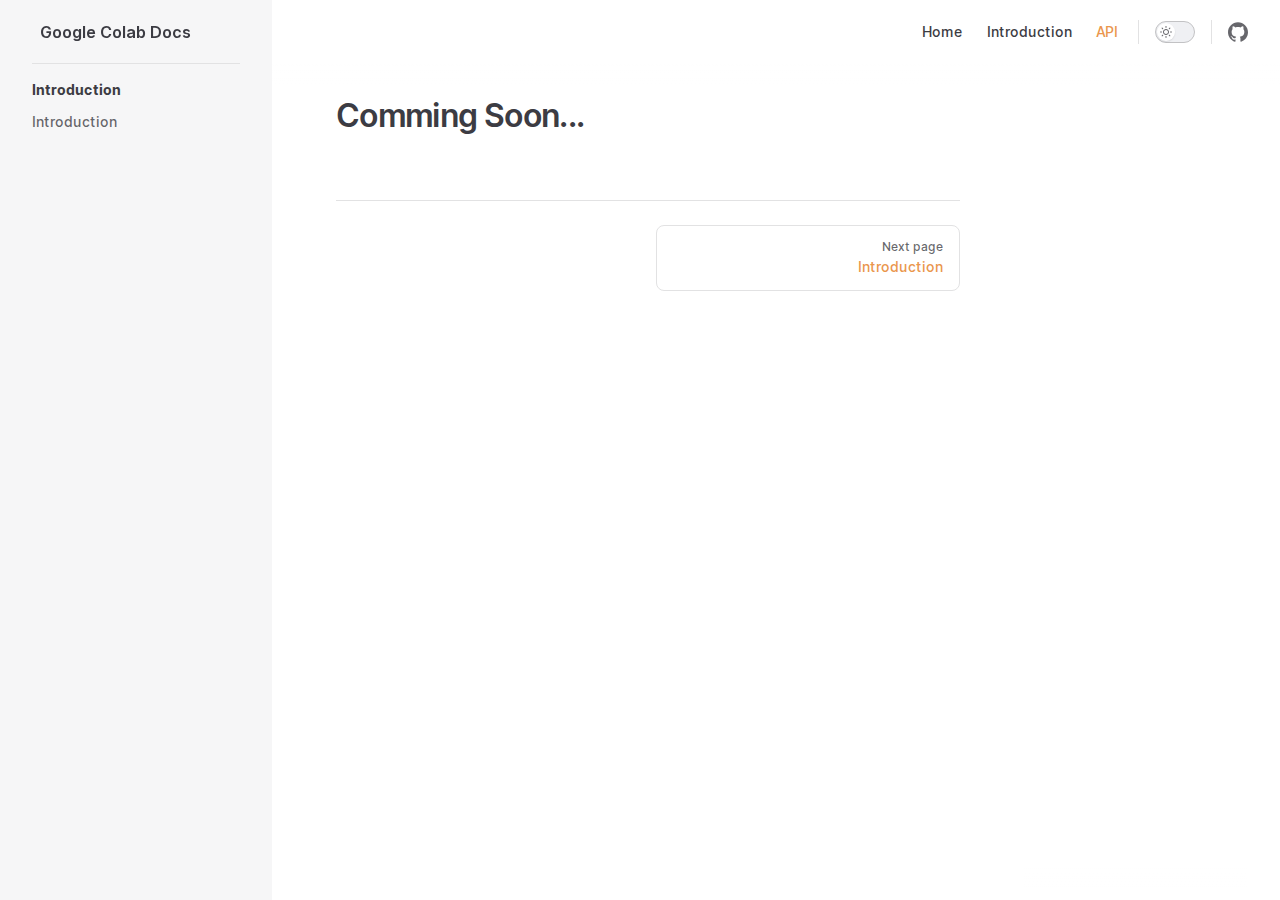
==== api/index.html @ 84df3039 "chore: initial commit" ====
<!DOCTYPE html>
<html lang="en-US" dir="ltr">
  <head>
    <meta charset="utf-8">
    <meta name="viewport" content="width=device-width,initial-scale=1">
    <title>Comming Soon... | Google Colab Docs</title>
    <meta name="description" content="Unofficial Google Colab documentation.">
    <meta name="generator" content="VitePress v1.0.0-rc.29">
    <link rel="preload stylesheet" href="/assets/style.kcMIYy1R.css" as="style">
    
    <script type="module" src="/assets/app.2wyG3Nwn.js"></script>
    <link rel="preload" href="/assets/inter-roman-latin.bvIUbFQP.woff2" as="font" type="font/woff2" crossorigin="">
    <link rel="modulepreload" href="/assets/chunks/framework.BnHxDW9_.js">
    <link rel="modulepreload" href="/assets/chunks/theme.ZqrM08vt.js">
    <link rel="modulepreload" href="/assets/api_index.md.RtaiMqzX.lean.js">
    <link rel="icon" href="../.vitepress/icons/4096x4096.ico">
    <script id="check-dark-mode">(()=>{const e=localStorage.getItem("vitepress-theme-appearance")||"auto",a=window.matchMedia("(prefers-color-scheme: dark)").matches;(!e||e==="auto"?a:e==="dark")&&document.documentElement.classList.add("dark")})();</script>
    <script id="check-mac-os">document.documentElement.classList.toggle("mac",/Mac|iPhone|iPod|iPad/i.test(navigator.platform));</script>
  </head>
  <body>
    <div id="app"><div class="Layout" data-v-9d8abc1e><!--[--><!--]--><!--[--><span tabindex="-1" data-v-c8291ffa></span><a href="#VPContent" class="VPSkipLink visually-hidden" data-v-c8291ffa> Skip to content </a><!--]--><!----><header class="VPNav" data-v-9d8abc1e data-v-7ad780c2><div class="VPNavBar has-sidebar" data-v-7ad780c2 data-v-5befd255><div class="container" data-v-5befd255><div class="title" data-v-5befd255><div class="VPNavBarTitle has-sidebar" data-v-5befd255 data-v-2973dbb4><a class="title" href="/" data-v-2973dbb4><!--[--><!--]--><!--[--><img class="VPImage logo" src="../.vitepress/icons/4096x4096.ico" alt data-v-ab19afbb><!--]--><!--[-->Google Colab Docs<!--]--><!--[--><!--]--></a></div></div><div class="content" data-v-5befd255><div class="curtain" data-v-5befd255></div><div class="content-body" data-v-5befd255><!--[--><!--]--><div class="VPNavBarSearch search" data-v-5befd255><!----></div><nav aria-labelledby="main-nav-aria-label" class="VPNavBarMenu menu" data-v-5befd255 data-v-f732b5d0><span id="main-nav-aria-label" class="visually-hidden" data-v-f732b5d0>Main Navigation</span><!--[--><!--[--><a class="VPLink link VPNavBarMenuLink" href="/" tabindex="0" data-v-f732b5d0 data-v-cb318fec><!--[--><span data-v-cb318fec>Home</span><!--]--></a><!--]--><!--[--><a class="VPLink link VPNavBarMenuLink" href="/docs/introduction.html" tabindex="0" data-v-f732b5d0 data-v-cb318fec><!--[--><span data-v-cb318fec>Introduction</span><!--]--></a><!--]--><!--[--><a class="VPLink link VPNavBarMenuLink active" href="/api/" tabindex="0" data-v-f732b5d0 data-v-cb318fec><!--[--><span data-v-cb318fec>API</span><!--]--></a><!--]--><!--]--></nav><!----><div class="VPNavBarAppearance appearance" data-v-5befd255 data-v-283b26e9><button class="VPSwitch VPSwitchAppearance" type="button" role="switch" title="Switch to dark theme" aria-checked="false" data-v-283b26e9 data-v-70af5d02 data-v-1c29e291><span class="check" data-v-1c29e291><span class="icon" data-v-1c29e291><!--[--><svg xmlns="http://www.w3.org/2000/svg" aria-hidden="true" focusable="false" viewbox="0 0 24 24" class="sun" data-v-70af5d02><path d="M12,18c-3.3,0-6-2.7-6-6s2.7-6,6-6s6,2.7,6,6S15.3,18,12,18zM12,8c-2.2,0-4,1.8-4,4c0,2.2,1.8,4,4,4c2.2,0,4-1.8,4-4C16,9.8,14.2,8,12,8z"></path><path d="M12,4c-0.6,0-1-0.4-1-1V1c0-0.6,0.4-1,1-1s1,0.4,1,1v2C13,3.6,12.6,4,12,4z"></path><path d="M12,24c-0.6,0-1-0.4-1-1v-2c0-0.6,0.4-1,1-1s1,0.4,1,1v2C13,23.6,12.6,24,12,24z"></path><path d="M5.6,6.6c-0.3,0-0.5-0.1-0.7-0.3L3.5,4.9c-0.4-0.4-0.4-1,0-1.4s1-0.4,1.4,0l1.4,1.4c0.4,0.4,0.4,1,0,1.4C6.2,6.5,5.9,6.6,5.6,6.6z"></path><path d="M19.8,20.8c-0.3,0-0.5-0.1-0.7-0.3l-1.4-1.4c-0.4-0.4-0.4-1,0-1.4s1-0.4,1.4,0l1.4,1.4c0.4,0.4,0.4,1,0,1.4C20.3,20.7,20,20.8,19.8,20.8z"></path><path d="M3,13H1c-0.6,0-1-0.4-1-1s0.4-1,1-1h2c0.6,0,1,0.4,1,1S3.6,13,3,13z"></path><path d="M23,13h-2c-0.6,0-1-0.4-1-1s0.4-1,1-1h2c0.6,0,1,0.4,1,1S23.6,13,23,13z"></path><path d="M4.2,20.8c-0.3,0-0.5-0.1-0.7-0.3c-0.4-0.4-0.4-1,0-1.4l1.4-1.4c0.4-0.4,1-0.4,1.4,0s0.4,1,0,1.4l-1.4,1.4C4.7,20.7,4.5,20.8,4.2,20.8z"></path><path d="M18.4,6.6c-0.3,0-0.5-0.1-0.7-0.3c-0.4-0.4-0.4-1,0-1.4l1.4-1.4c0.4-0.4,1-0.4,1.4,0s0.4,1,0,1.4l-1.4,1.4C18.9,6.5,18.6,6.6,18.4,6.6z"></path></svg><svg xmlns="http://www.w3.org/2000/svg" aria-hidden="true" focusable="false" viewbox="0 0 24 24" class="moon" data-v-70af5d02><path d="M12.1,22c-0.3,0-0.6,0-0.9,0c-5.5-0.5-9.5-5.4-9-10.9c0.4-4.8,4.2-8.6,9-9c0.4,0,0.8,0.2,1,0.5c0.2,0.3,0.2,0.8-0.1,1.1c-2,2.7-1.4,6.4,1.3,8.4c2.1,1.6,5,1.6,7.1,0c0.3-0.2,0.7-0.3,1.1-0.1c0.3,0.2,0.5,0.6,0.5,1c-0.2,2.7-1.5,5.1-3.6,6.8C16.6,21.2,14.4,22,12.1,22zM9.3,4.4c-2.9,1-5,3.6-5.2,6.8c-0.4,4.4,2.8,8.3,7.2,8.7c2.1,0.2,4.2-0.4,5.8-1.8c1.1-0.9,1.9-2.1,2.4-3.4c-2.5,0.9-5.3,0.5-7.5-1.1C9.2,11.4,8.1,7.7,9.3,4.4z"></path></svg><!--]--></span></span></button></div><div class="VPSocialLinks VPNavBarSocialLinks social-links" data-v-5befd255 data-v-ef6192dc data-v-e71e869c><!--[--><a class="VPSocialLink no-icon" href="https://github.com/vuejs/vitepress" aria-label="github" target="_blank" rel="noopener" data-v-e71e869c data-v-16cf740a><svg role="img" viewBox="0 0 24 24" xmlns="http://www.w3.org/2000/svg"><title>GitHub</title><path d="M12 .297c-6.63 0-12 5.373-12 12 0 5.303 3.438 9.8 8.205 11.385.6.113.82-.258.82-.577 0-.285-.01-1.04-.015-2.04-3.338.724-4.042-1.61-4.042-1.61C4.422 18.07 3.633 17.7 3.633 17.7c-1.087-.744.084-.729.084-.729 1.205.084 1.838 1.236 1.838 1.236 1.07 1.835 2.809 1.305 3.495.998.108-.776.417-1.305.76-1.605-2.665-.3-5.466-1.332-5.466-5.93 0-1.31.465-2.38 1.235-3.22-.135-.303-.54-1.523.105-3.176 0 0 1.005-.322 3.3 1.23.96-.267 1.98-.399 3-.405 1.02.006 2.04.138 3 .405 2.28-1.552 3.285-1.23 3.285-1.23.645 1.653.24 2.873.12 3.176.765.84 1.23 1.91 1.23 3.22 0 4.61-2.805 5.625-5.475 5.92.42.36.81 1.096.81 2.22 0 1.606-.015 2.896-.015 3.286 0 .315.21.69.825.57C20.565 22.092 24 17.592 24 12.297c0-6.627-5.373-12-12-12"/></svg></a><!--]--></div><div class="VPFlyout VPNavBarExtra extra" data-v-5befd255 data-v-8e87c032 data-v-aa8de344><button type="button" class="button" aria-haspopup="true" aria-expanded="false" aria-label="extra navigation" data-v-aa8de344><svg xmlns="http://www.w3.org/2000/svg" aria-hidden="true" focusable="false" viewbox="0 0 24 24" class="icon" data-v-aa8de344><circle cx="12" cy="12" r="2"></circle><circle cx="19" cy="12" r="2"></circle><circle cx="5" cy="12" r="2"></circle></svg></button><div class="menu" data-v-aa8de344><div class="VPMenu" data-v-aa8de344 data-v-e42ed9b3><!----><!--[--><!--[--><!----><div class="group" data-v-8e87c032><div class="item appearance" data-v-8e87c032><p class="label" data-v-8e87c032>Appearance</p><div class="appearance-action" data-v-8e87c032><button class="VPSwitch VPSwitchAppearance" type="button" role="switch" title="Switch to dark theme" aria-checked="false" data-v-8e87c032 data-v-70af5d02 data-v-1c29e291><span class="check" data-v-1c29e291><span class="icon" data-v-1c29e291><!--[--><svg xmlns="http://www.w3.org/2000/svg" aria-hidden="true" focusable="false" viewbox="0 0 24 24" class="sun" data-v-70af5d02><path d="M12,18c-3.3,0-6-2.7-6-6s2.7-6,6-6s6,2.7,6,6S15.3,18,12,18zM12,8c-2.2,0-4,1.8-4,4c0,2.2,1.8,4,4,4c2.2,0,4-1.8,4-4C16,9.8,14.2,8,12,8z"></path><path d="M12,4c-0.6,0-1-0.4-1-1V1c0-0.6,0.4-1,1-1s1,0.4,1,1v2C13,3.6,12.6,4,12,4z"></path><path d="M12,24c-0.6,0-1-0.4-1-1v-2c0-0.6,0.4-1,1-1s1,0.4,1,1v2C13,23.6,12.6,24,12,24z"></path><path d="M5.6,6.6c-0.3,0-0.5-0.1-0.7-0.3L3.5,4.9c-0.4-0.4-0.4-1,0-1.4s1-0.4,1.4,0l1.4,1.4c0.4,0.4,0.4,1,0,1.4C6.2,6.5,5.9,6.6,5.6,6.6z"></path><path d="M19.8,20.8c-0.3,0-0.5-0.1-0.7-0.3l-1.4-1.4c-0.4-0.4-0.4-1,0-1.4s1-0.4,1.4,0l1.4,1.4c0.4,0.4,0.4,1,0,1.4C20.3,20.7,20,20.8,19.8,20.8z"></path><path d="M3,13H1c-0.6,0-1-0.4-1-1s0.4-1,1-1h2c0.6,0,1,0.4,1,1S3.6,13,3,13z"></path><path d="M23,13h-2c-0.6,0-1-0.4-1-1s0.4-1,1-1h2c0.6,0,1,0.4,1,1S23.6,13,23,13z"></path><path d="M4.2,20.8c-0.3,0-0.5-0.1-0.7-0.3c-0.4-0.4-0.4-1,0-1.4l1.4-1.4c0.4-0.4,1-0.4,1.4,0s0.4,1,0,1.4l-1.4,1.4C4.7,20.7,4.5,20.8,4.2,20.8z"></path><path d="M18.4,6.6c-0.3,0-0.5-0.1-0.7-0.3c-0.4-0.4-0.4-1,0-1.4l1.4-1.4c0.4-0.4,1-0.4,1.4,0s0.4,1,0,1.4l-1.4,1.4C18.9,6.5,18.6,6.6,18.4,6.6z"></path></svg><svg xmlns="http://www.w3.org/2000/svg" aria-hidden="true" focusable="false" viewbox="0 0 24 24" class="moon" data-v-70af5d02><path d="M12.1,22c-0.3,0-0.6,0-0.9,0c-5.5-0.5-9.5-5.4-9-10.9c0.4-4.8,4.2-8.6,9-9c0.4,0,0.8,0.2,1,0.5c0.2,0.3,0.2,0.8-0.1,1.1c-2,2.7-1.4,6.4,1.3,8.4c2.1,1.6,5,1.6,7.1,0c0.3-0.2,0.7-0.3,1.1-0.1c0.3,0.2,0.5,0.6,0.5,1c-0.2,2.7-1.5,5.1-3.6,6.8C16.6,21.2,14.4,22,12.1,22zM9.3,4.4c-2.9,1-5,3.6-5.2,6.8c-0.4,4.4,2.8,8.3,7.2,8.7c2.1,0.2,4.2-0.4,5.8-1.8c1.1-0.9,1.9-2.1,2.4-3.4c-2.5,0.9-5.3,0.5-7.5-1.1C9.2,11.4,8.1,7.7,9.3,4.4z"></path></svg><!--]--></span></span></button></div></div></div><div class="group" data-v-8e87c032><div class="item social-links" data-v-8e87c032><div class="VPSocialLinks social-links-list" data-v-8e87c032 data-v-e71e869c><!--[--><a class="VPSocialLink no-icon" href="https://github.com/vuejs/vitepress" aria-label="github" target="_blank" rel="noopener" data-v-e71e869c data-v-16cf740a><svg role="img" viewBox="0 0 24 24" xmlns="http://www.w3.org/2000/svg"><title>GitHub</title><path d="M12 .297c-6.63 0-12 5.373-12 12 0 5.303 3.438 9.8 8.205 11.385.6.113.82-.258.82-.577 0-.285-.01-1.04-.015-2.04-3.338.724-4.042-1.61-4.042-1.61C4.422 18.07 3.633 17.7 3.633 17.7c-1.087-.744.084-.729.084-.729 1.205.084 1.838 1.236 1.838 1.236 1.07 1.835 2.809 1.305 3.495.998.108-.776.417-1.305.76-1.605-2.665-.3-5.466-1.332-5.466-5.93 0-1.31.465-2.38 1.235-3.22-.135-.303-.54-1.523.105-3.176 0 0 1.005-.322 3.3 1.23.96-.267 1.98-.399 3-.405 1.02.006 2.04.138 3 .405 2.28-1.552 3.285-1.23 3.285-1.23.645 1.653.24 2.873.12 3.176.765.84 1.23 1.91 1.23 3.22 0 4.61-2.805 5.625-5.475 5.92.42.36.81 1.096.81 2.22 0 1.606-.015 2.896-.015 3.286 0 .315.21.69.825.57C20.565 22.092 24 17.592 24 12.297c0-6.627-5.373-12-12-12"/></svg></a><!--]--></div></div></div><!--]--><!--]--></div></div></div><!--[--><!--]--><button type="button" class="VPNavBarHamburger hamburger" aria-label="mobile navigation" aria-expanded="false" aria-controls="VPNavScreen" data-v-5befd255 data-v-6bee1efd><span class="container" data-v-6bee1efd><span class="top" data-v-6bee1efd></span><span class="middle" data-v-6bee1efd></span><span class="bottom" data-v-6bee1efd></span></span></button></div></div></div></div><!----></header><div class="VPLocalNav reached-top" data-v-9d8abc1e data-v-f8a0b38a><button class="menu" aria-expanded="false" aria-controls="VPSidebarNav" data-v-f8a0b38a><svg xmlns="http://www.w3.org/2000/svg" aria-hidden="true" focusable="false" viewbox="0 0 24 24" class="menu-icon" data-v-f8a0b38a><path d="M17,11H3c-0.6,0-1-0.4-1-1s0.4-1,1-1h14c0.6,0,1,0.4,1,1S17.6,11,17,11z"></path><path d="M21,7H3C2.4,7,2,6.6,2,6s0.4-1,1-1h18c0.6,0,1,0.4,1,1S21.6,7,21,7z"></path><path d="M21,15H3c-0.6,0-1-0.4-1-1s0.4-1,1-1h18c0.6,0,1,0.4,1,1S21.6,15,21,15z"></path><path d="M17,19H3c-0.6,0-1-0.4-1-1s0.4-1,1-1h14c0.6,0,1,0.4,1,1S17.6,19,17,19z"></path></svg><span class="menu-text" data-v-f8a0b38a>Menu</span></button><div class="VPLocalNavOutlineDropdown" style="--vp-vh:0px;" data-v-f8a0b38a data-v-24251f6f><button data-v-24251f6f>Return to top</button><!----></div></div><aside class="VPSidebar" data-v-9d8abc1e data-v-ee2efba5><div class="curtain" data-v-ee2efba5></div><nav class="nav" id="VPSidebarNav" aria-labelledby="sidebar-aria-label" tabindex="-1" data-v-ee2efba5><span class="visually-hidden" id="sidebar-aria-label" data-v-ee2efba5> Sidebar Navigation </span><!--[--><!--]--><!--[--><div class="group" data-v-ee2efba5><section class="VPSidebarItem level-0" data-v-ee2efba5 data-v-bd01e0d5><div class="item" role="button" tabindex="0" data-v-bd01e0d5><div class="indicator" data-v-bd01e0d5></div><h2 class="text" data-v-bd01e0d5>Introduction</h2><!----></div><div class="items" data-v-bd01e0d5><!--[--><div class="VPSidebarItem level-1 is-link" data-v-bd01e0d5 data-v-bd01e0d5><div class="item" data-v-bd01e0d5><div class="indicator" data-v-bd01e0d5></div><a class="VPLink link link" href="/docs/introduction.html" data-v-bd01e0d5><!--[--><p class="text" data-v-bd01e0d5>Introduction</p><!--]--></a><!----></div><!----></div><!--]--></div></section></div><!--]--><!--[--><!--]--></nav></aside><div class="VPContent has-sidebar" id="VPContent" data-v-9d8abc1e data-v-3cf691b6><div class="VPDoc has-sidebar has-aside" data-v-3cf691b6 data-v-a3c25e27><!--[--><!--]--><div class="container" data-v-a3c25e27><div class="aside" data-v-a3c25e27><div class="aside-curtain" data-v-a3c25e27></div><div class="aside-container" data-v-a3c25e27><div class="aside-content" data-v-a3c25e27><div class="VPDocAside" data-v-a3c25e27 data-v-cb998dce><!--[--><!--]--><!--[--><!--]--><div class="VPDocAsideOutline" role="navigation" data-v-cb998dce data-v-3a6c4994><div class="content" data-v-3a6c4994><div class="outline-marker" data-v-3a6c4994></div><div class="outline-title" role="heading" aria-level="2" data-v-3a6c4994>On this page</div><nav aria-labelledby="doc-outline-aria-label" data-v-3a6c4994><span class="visually-hidden" id="doc-outline-aria-label" data-v-3a6c4994> Table of Contents for current page </span><ul class="root" data-v-3a6c4994 data-v-463da30f><!--[--><!--]--></ul></nav></div></div><!--[--><!--]--><div class="spacer" data-v-cb998dce></div><!--[--><!--]--><!----><!--[--><!--]--><!--[--><!--]--></div></div></div></div><div class="content" data-v-a3c25e27><div class="content-container" data-v-a3c25e27><!--[--><!--]--><!----><main class="main" data-v-a3c25e27><div style="position:relative;" class="vp-doc _api_" data-v-a3c25e27><div><h1 id="comming-soon" tabindex="-1">Comming Soon... <a class="header-anchor" href="#comming-soon" aria-label="Permalink to &quot;Comming Soon...&quot;">​</a></h1></div></div></main><footer class="VPDocFooter" data-v-a3c25e27 data-v-a2d931e4><!--[--><!--]--><!----><nav class="prev-next" data-v-a2d931e4><div class="pager" data-v-a2d931e4><!----></div><div class="pager" data-v-a2d931e4><a class="pager-link next" href="/docs/introduction.html" data-v-a2d931e4><span class="desc" data-v-a2d931e4>Next page</span><span class="title" data-v-a2d931e4>Introduction</span></a></div></nav></footer><!--[--><!--]--></div></div></div><!--[--><!--]--></div></div><!----><!--[--><!--]--></div></div>
    <script>window.__VP_HASH_MAP__=JSON.parse("{\"index.md\":\"p5JgwlBQ\",\"readme.md\":\"9P5tdyLK\",\"api_index.md\":\"RtaiMqzX\",\"docs_introduction.md\":\"cN9n-wRP\",\"markdown_markdown-examples.md\":\"nzgRbILI\",\"markdown_api-examples.md\":\"B0U4DI8I\"}");window.__VP_SITE_DATA__=JSON.parse("{\"lang\":\"en-US\",\"dir\":\"ltr\",\"title\":\"Google Colab Docs\",\"description\":\"Unofficial Google Colab documentation.\",\"base\":\"/\",\"head\":[],\"router\":{\"prefetchLinks\":true},\"appearance\":true,\"themeConfig\":{\"logo\":\"../.vitepress/icons/4096x4096.ico\",\"nav\":[{\"text\":\"Home\",\"link\":\"/\"},{\"text\":\"Introduction\",\"link\":\"/docs/introduction\"},{\"text\":\"API\",\"link\":\"/api/\"}],\"sidebar\":[{\"text\":\"Introduction\",\"items\":[{\"text\":\"Introduction\",\"link\":\"/docs/introduction\"}]}],\"socialLinks\":[{\"icon\":\"github\",\"link\":\"https://github.com/vuejs/vitepress\"}]},\"locales\":{},\"scrollOffset\":90,\"cleanUrls\":false}");</script>
    
  </body>
</html>
---- assets/style.kcMIYy1R.css ----
@font-face{font-family:Inter var;font-weight:100 900;font-display:swap;font-style:normal;font-named-instance:"Regular";src:url(/assets/inter-roman-cyrillic.jIZ9REo5.woff2) format("woff2");unicode-range:U+0301,U+0400-045F,U+0490-0491,U+04B0-04B1,U+2116}@font-face{font-family:Inter var;font-weight:100 900;font-display:swap;font-style:normal;font-named-instance:"Regular";src:url(/assets/inter-roman-cyrillic-ext.8T9wMG5w.woff2) format("woff2");unicode-range:U+0460-052F,U+1C80-1C88,U+20B4,U+2DE0-2DFF,U+A640-A69F,U+FE2E-FE2F}@font-face{font-family:Inter var;font-weight:100 900;font-display:swap;font-style:normal;font-named-instance:"Regular";src:url(/assets/inter-roman-greek.Cb5wWeGA.woff2) format("woff2");unicode-range:U+0370-03FF}@font-face{font-family:Inter var;font-weight:100 900;font-display:swap;font-style:normal;font-named-instance:"Regular";src:url(/assets/inter-roman-greek-ext.9JiNzaSO.woff2) format("woff2");unicode-range:U+1F00-1FFF}@font-face{font-family:Inter var;font-weight:100 900;font-display:swap;font-style:normal;font-named-instance:"Regular";src:url(/assets/inter-roman-latin.bvIUbFQP.woff2) format("woff2");unicode-range:U+0000-00FF,U+0131,U+0152-0153,U+02BB-02BC,U+02C6,U+02DA,U+02DC,U+2000-206F,U+2074,U+20AC,U+2122,U+2191,U+2193,U+2212,U+2215,U+FEFF,U+FFFD}@font-face{font-family:Inter var;font-weight:100 900;font-display:swap;font-style:normal;font-named-instance:"Regular";src:url(/assets/inter-roman-latin-ext.GZWE-KO4.woff2) format("woff2");unicode-range:U+0100-024F,U+0259,U+1E00-1EFF,U+2020,U+20A0-20AB,U+20AD-20CF,U+2113,U+2C60-2C7F,U+A720-A7FF}@font-face{font-family:Inter var;font-weight:100 900;font-display:swap;font-style:normal;font-named-instance:"Regular";src:url(/assets/inter-roman-vietnamese.paY3CzEB.woff2) format("woff2");unicode-range:U+0102-0103,U+0110-0111,U+0128-0129,U+0168-0169,U+01A0-01A1,U+01AF-01B0,U+1EA0-1EF9,U+20AB}@font-face{font-family:Inter var;font-weight:100 900;font-display:swap;font-style:italic;font-named-instance:"Italic";src:url(/assets/inter-italic-cyrillic.-nLMcIwj.woff2) format("woff2");unicode-range:U+0301,U+0400-045F,U+0490-0491,U+04B0-04B1,U+2116}@font-face{font-family:Inter var;font-weight:100 900;font-display:swap;font-style:italic;font-named-instance:"Italic";src:url(/assets/inter-italic-cyrillic-ext.OVycGSDq.woff2) format("woff2");unicode-range:U+0460-052F,U+1C80-1C88,U+20B4,U+2DE0-2DFF,U+A640-A69F,U+FE2E-FE2F}@font-face{font-family:Inter var;font-weight:100 900;font-display:swap;font-style:italic;font-named-instance:"Italic";src:url(/assets/inter-italic-greek.PSfer2Kc.woff2) format("woff2");unicode-range:U+0370-03FF}@font-face{font-family:Inter var;font-weight:100 900;font-display:swap;font-style:italic;font-named-instance:"Italic";src:url(/assets/inter-italic-greek-ext.hznxWNZO.woff2) format("woff2");unicode-range:U+1F00-1FFF}@font-face{font-family:Inter var;font-weight:100 900;font-display:swap;font-style:italic;font-named-instance:"Italic";src:url(/assets/inter-italic-latin.27E69YJn.woff2) format("woff2");unicode-range:U+0000-00FF,U+0131,U+0152-0153,U+02BB-02BC,U+02C6,U+02DA,U+02DC,U+2000-206F,U+2074,U+20AC,U+2122,U+2191,U+2193,U+2212,U+2215,U+FEFF,U+FFFD}@font-face{font-family:Inter var;font-weight:100 900;font-display:swap;font-style:italic;font-named-instance:"Italic";src:url(/assets/inter-italic-latin-ext.RnFly65-.woff2) format("woff2");unicode-range:U+0100-024F,U+0259,U+1E00-1EFF,U+2020,U+20A0-20AB,U+20AD-20CF,U+2113,U+2C60-2C7F,U+A720-A7FF}@font-face{font-family:Inter var;font-weight:100 900;font-display:swap;font-style:italic;font-named-instance:"Italic";src:url(/assets/inter-italic-vietnamese.xzQHe1q1.woff2) format("woff2");unicode-range:U+0102-0103,U+0110-0111,U+0128-0129,U+0168-0169,U+01A0-01A1,U+01AF-01B0,U+1EA0-1EF9,U+20AB}@font-face{font-family:Chinese Quotes;src:local("PingFang SC Regular"),local("PingFang SC"),local("SimHei"),local("Source Han Sans SC");unicode-range:U+2018,U+2019,U+201C,U+201D}:root{--vp-c-white: #ffffff;--vp-c-black: #000000;--vp-c-neutral: var(--vp-c-black);--vp-c-neutral-inverse: var(--vp-c-white)}.dark{--vp-c-neutral: var(--vp-c-white);--vp-c-neutral-inverse: var(--vp-c-black)}:root{--vp-c-gray-1: #dddde3;--vp-c-gray-2: #e4e4e9;--vp-c-gray-3: #ebebef;--vp-c-gray-soft: rgba(142, 150, 170, .14);--vp-c-indigo-1: #3451b2;--vp-c-indigo-2: #3a5ccc;--vp-c-indigo-3: #5672cd;--vp-c-indigo-soft: rgba(100, 108, 255, .14);--vp-c-green-1: #18794e;--vp-c-green-2: #299764;--vp-c-green-3: #30a46c;--vp-c-green-soft: rgba(16, 185, 129, .14);--vp-c-yellow-1: #915930;--vp-c-yellow-2: #946300;--vp-c-yellow-3: #9f6a00;--vp-c-yellow-soft: rgba(234, 179, 8, .14);--vp-c-red-1: #b8272c;--vp-c-red-2: #d5393e;--vp-c-red-3: #e0575b;--vp-c-red-soft: rgba(244, 63, 94, .14);--vp-c-sponsor: #db2777}.dark{--vp-c-gray-1: #515c67;--vp-c-gray-2: #414853;--vp-c-gray-3: #32363f;--vp-c-gray-soft: rgba(101, 117, 133, .16);--vp-c-indigo-1: #a8b1ff;--vp-c-indigo-2: #5c73e7;--vp-c-indigo-3: #3e63dd;--vp-c-indigo-soft: rgba(100, 108, 255, .16);--vp-c-green-1: #3dd68c;--vp-c-green-2: #30a46c;--vp-c-green-3: #298459;--vp-c-green-soft: rgba(16, 185, 129, .16);--vp-c-yellow-1: #f9b44e;--vp-c-yellow-2: #da8b17;--vp-c-yellow-3: #a46a0a;--vp-c-yellow-soft: rgba(234, 179, 8, .16);--vp-c-red-1: #f66f81;--vp-c-red-2: #f14158;--vp-c-red-3: #b62a3c;--vp-c-red-soft: rgba(244, 63, 94, .16)}:root{--vp-c-bg: #ffffff;--vp-c-bg-alt: #f6f6f7;--vp-c-bg-elv: #ffffff;--vp-c-bg-soft: #f6f6f7}.dark{--vp-c-bg: #1b1b1f;--vp-c-bg-alt: #161618;--vp-c-bg-elv: #202127;--vp-c-bg-soft: #202127}:root{--vp-c-border: #c2c2c4;--vp-c-divider: #e2e2e3;--vp-c-gutter: #e2e2e3}.dark{--vp-c-border: #3c3f44;--vp-c-divider: #2e2e32;--vp-c-gutter: #000000}:root{--vp-c-text-1: rgba(60, 60, 67);--vp-c-text-2: rgba(60, 60, 67, .78);--vp-c-text-3: rgba(60, 60, 67, .56)}.dark{--vp-c-text-1: rgba(255, 255, 245, .86);--vp-c-text-2: rgba(235, 235, 245, .6);--vp-c-text-3: rgba(235, 235, 245, .38)}:root{--vp-c-default-1: var(--vp-c-gray-1);--vp-c-default-2: var(--vp-c-gray-2);--vp-c-default-3: var(--vp-c-gray-3);--vp-c-default-soft: var(--vp-c-gray-soft);--vp-c-brand-1: var(--vp-c-indigo-1);--vp-c-brand-2: var(--vp-c-indigo-2);--vp-c-brand-3: var(--vp-c-indigo-3);--vp-c-brand-soft: var(--vp-c-indigo-soft);--vp-c-brand: var(--vp-c-brand-1);--vp-c-tip-1: var(--vp-c-brand-1);--vp-c-tip-2: var(--vp-c-brand-2);--vp-c-tip-3: var(--vp-c-brand-3);--vp-c-tip-soft: var(--vp-c-brand-soft);--vp-c-warning-1: var(--vp-c-yellow-1);--vp-c-warning-2: var(--vp-c-yellow-2);--vp-c-warning-3: var(--vp-c-yellow-3);--vp-c-warning-soft: var(--vp-c-yellow-soft);--vp-c-danger-1: var(--vp-c-red-1);--vp-c-danger-2: var(--vp-c-red-2);--vp-c-danger-3: var(--vp-c-red-3);--vp-c-danger-soft: var(--vp-c-red-soft)}:root{--vp-font-family-base: "Chinese Quotes", "Inter var", "Inter", ui-sans-serif, system-ui, -apple-system, BlinkMacSystemFont, "Segoe UI", Roboto, "Helvetica Neue", Helvetica, Arial, "Noto Sans", sans-serif, "Apple Color Emoji", "Segoe UI Emoji", "Segoe UI Symbol", "Noto Color Emoji";--vp-font-family-mono: ui-monospace, SFMono-Regular, "SF Mono", Menlo, Monaco, Consolas, "Liberation Mono", "Courier New", monospace}:root{--vp-shadow-1: 0 1px 2px rgba(0, 0, 0, .04), 0 1px 2px rgba(0, 0, 0, .06);--vp-shadow-2: 0 3px 12px rgba(0, 0, 0, .07), 0 1px 4px rgba(0, 0, 0, .07);--vp-shadow-3: 0 12px 32px rgba(0, 0, 0, .1), 0 2px 6px rgba(0, 0, 0, .08);--vp-shadow-4: 0 14px 44px rgba(0, 0, 0, .12), 0 3px 9px rgba(0, 0, 0, .12);--vp-shadow-5: 0 18px 56px rgba(0, 0, 0, .16), 0 4px 12px rgba(0, 0, 0, .16)}:root{--vp-z-index-footer: 10;--vp-z-index-local-nav: 20;--vp-z-index-nav: 30;--vp-z-index-layout-top: 40;--vp-z-index-backdrop: 50;--vp-z-index-sidebar: 60}:root{--vp-icon-copy: url("data:image/svg+xml,%3Csvg xmlns='http://www.w3.org/2000/svg' fill='none' height='20' width='20' stroke='rgba(128,128,128,1)' stroke-width='2' viewBox='0 0 24 24'%3E%3Cpath stroke-linecap='round' stroke-linejoin='round' d='M9 5H7a2 2 0 0 0-2 2v12a2 2 0 0 0 2 2h10a2 2 0 0 0 2-2V7a2 2 0 0 0-2-2h-2M9 5a2 2 0 0 0 2 2h2a2 2 0 0 0 2-2M9 5a2 2 0 0 1 2-2h2a2 2 0 0 1 2 2'/%3E%3C/svg%3E");--vp-icon-copied: url("data:image/svg+xml,%3Csvg xmlns='http://www.w3.org/2000/svg' fill='none' height='20' width='20' stroke='rgba(128,128,128,1)' stroke-width='2' viewBox='0 0 24 24'%3E%3Cpath stroke-linecap='round' stroke-linejoin='round' d='M9 5H7a2 2 0 0 0-2 2v12a2 2 0 0 0 2 2h10a2 2 0 0 0 2-2V7a2 2 0 0 0-2-2h-2M9 5a2 2 0 0 0 2 2h2a2 2 0 0 0 2-2M9 5a2 2 0 0 1 2-2h2a2 2 0 0 1 2 2m-6 9 2 2 4-4'/%3E%3C/svg%3E")}:root{--vp-layout-max-width: 1440px}:root{--vp-header-anchor-symbol: "#"}:root{--vp-code-line-height: 1.7;--vp-code-font-size: .875em;--vp-code-color: var(--vp-c-brand-1);--vp-code-link-color: var(--vp-c-brand-1);--vp-code-link-hover-color: var(--vp-c-brand-2);--vp-code-bg: var(--vp-c-default-soft);--vp-code-block-color: var(--vp-c-text-2);--vp-code-block-bg: var(--vp-c-bg-alt);--vp-code-block-divider-color: var(--vp-c-gutter);--vp-code-lang-color: var(--vp-c-text-3);--vp-code-line-highlight-color: var(--vp-c-default-soft);--vp-code-line-number-color: var(--vp-c-text-3);--vp-code-line-diff-add-color: var(--vp-c-green-soft);--vp-code-line-diff-add-symbol-color: var(--vp-c-green-1);--vp-code-line-diff-remove-color: var(--vp-c-red-soft);--vp-code-line-diff-remove-symbol-color: var(--vp-c-red-1);--vp-code-line-warning-color: var(--vp-c-yellow-soft);--vp-code-line-error-color: var(--vp-c-red-soft);--vp-code-copy-code-border-color: var(--vp-c-divider);--vp-code-copy-code-bg: var(--vp-c-bg-soft);--vp-code-copy-code-hover-border-color: var(--vp-c-divider);--vp-code-copy-code-hover-bg: var(--vp-c-bg);--vp-code-copy-code-active-text: var(--vp-c-text-2);--vp-code-copy-copied-text-content: "Copied";--vp-code-tab-divider: var(--vp-code-block-divider-color);--vp-code-tab-text-color: var(--vp-c-text-2);--vp-code-tab-bg: var(--vp-code-block-bg);--vp-code-tab-hover-text-color: var(--vp-c-text-1);--vp-code-tab-active-text-color: var(--vp-c-text-1);--vp-code-tab-active-bar-color: var(--vp-c-brand-1)}:root{--vp-button-brand-border: transparent;--vp-button-brand-text: var(--vp-c-white);--vp-button-brand-bg: var(--vp-c-brand-3);--vp-button-brand-hover-border: transparent;--vp-button-brand-hover-text: var(--vp-c-white);--vp-button-brand-hover-bg: var(--vp-c-brand-2);--vp-button-brand-active-border: transparent;--vp-button-brand-active-text: var(--vp-c-white);--vp-button-brand-active-bg: var(--vp-c-brand-1);--vp-button-alt-border: transparent;--vp-button-alt-text: var(--vp-c-text-1);--vp-button-alt-bg: var(--vp-c-default-3);--vp-button-alt-hover-border: transparent;--vp-button-alt-hover-text: var(--vp-c-text-1);--vp-button-alt-hover-bg: var(--vp-c-default-2);--vp-button-alt-active-border: transparent;--vp-button-alt-active-text: var(--vp-c-text-1);--vp-button-alt-active-bg: var(--vp-c-default-1);--vp-button-sponsor-border: var(--vp-c-text-2);--vp-button-sponsor-text: var(--vp-c-text-2);--vp-button-sponsor-bg: transparent;--vp-button-sponsor-hover-border: var(--vp-c-sponsor);--vp-button-sponsor-hover-text: var(--vp-c-sponsor);--vp-button-sponsor-hover-bg: transparent;--vp-button-sponsor-active-border: var(--vp-c-sponsor);--vp-button-sponsor-active-text: var(--vp-c-sponsor);--vp-button-sponsor-active-bg: transparent}:root{--vp-custom-block-font-size: 14px;--vp-custom-block-code-font-size: 13px;--vp-custom-block-info-border: transparent;--vp-custom-block-info-text: var(--vp-c-text-1);--vp-custom-block-info-bg: var(--vp-c-default-soft);--vp-custom-block-info-code-bg: var(--vp-c-default-soft);--vp-custom-block-tip-border: transparent;--vp-custom-block-tip-text: var(--vp-c-text-1);--vp-custom-block-tip-bg: var(--vp-c-brand-soft);--vp-custom-block-tip-code-bg: var(--vp-c-brand-soft);--vp-custom-block-warning-border: transparent;--vp-custom-block-warning-text: var(--vp-c-text-1);--vp-custom-block-warning-bg: var(--vp-c-warning-soft);--vp-custom-block-warning-code-bg: var(--vp-c-warning-soft);--vp-custom-block-danger-border: transparent;--vp-custom-block-danger-text: var(--vp-c-text-1);--vp-custom-block-danger-bg: var(--vp-c-danger-soft);--vp-custom-block-danger-code-bg: var(--vp-c-danger-soft);--vp-custom-block-details-border: var(--vp-custom-block-info-border);--vp-custom-block-details-text: var(--vp-custom-block-info-text);--vp-custom-block-details-bg: var(--vp-custom-block-info-bg);--vp-custom-block-details-code-bg: var(--vp-custom-block-info-code-bg)}:root{--vp-input-border-color: var(--vp-c-border);--vp-input-bg-color: var(--vp-c-bg-alt);--vp-input-switch-bg-color: var(--vp-c-gray-soft)}:root{--vp-nav-height: 64px;--vp-nav-bg-color: var(--vp-c-bg);--vp-nav-screen-bg-color: var(--vp-c-bg);--vp-nav-logo-height: 24px}.hide-nav{--vp-nav-height: 0px}.hide-nav .VPSidebar{--vp-nav-height: 22px}:root{--vp-local-nav-bg-color: var(--vp-c-bg)}:root{--vp-sidebar-width: 272px;--vp-sidebar-bg-color: var(--vp-c-bg-alt)}:root{--vp-backdrop-bg-color: rgba(0, 0, 0, .6)}:root{--vp-home-hero-name-color: var(--vp-c-brand-1);--vp-home-hero-name-background: transparent;--vp-home-hero-image-background-image: none;--vp-home-hero-image-filter: none}:root{--vp-badge-info-border: transparent;--vp-badge-info-text: var(--vp-c-text-2);--vp-badge-info-bg: var(--vp-c-default-soft);--vp-badge-tip-border: transparent;--vp-badge-tip-text: var(--vp-c-brand-1);--vp-badge-tip-bg: var(--vp-c-brand-soft);--vp-badge-warning-border: transparent;--vp-badge-warning-text: var(--vp-c-warning-1);--vp-badge-warning-bg: var(--vp-c-warning-soft);--vp-badge-danger-border: transparent;--vp-badge-danger-text: var(--vp-c-danger-1);--vp-badge-danger-bg: var(--vp-c-danger-soft)}:root{--vp-carbon-ads-text-color: var(--vp-c-text-1);--vp-carbon-ads-poweredby-color: var(--vp-c-text-2);--vp-carbon-ads-bg-color: var(--vp-c-bg-soft);--vp-carbon-ads-hover-text-color: var(--vp-c-brand-1);--vp-carbon-ads-hover-poweredby-color: var(--vp-c-text-1)}:root{--vp-local-search-bg: var(--vp-c-bg);--vp-local-search-result-bg: var(--vp-c-bg);--vp-local-search-result-border: var(--vp-c-divider);--vp-local-search-result-selected-bg: var(--vp-c-bg);--vp-local-search-result-selected-border: var(--vp-c-brand-1);--vp-local-search-highlight-bg: var(--vp-c-brand-1);--vp-local-search-highlight-text: var(--vp-c-neutral-inverse)}@media (prefers-reduced-motion: reduce){*,:before,:after{animation-delay:-1ms!important;animation-duration:1ms!important;animation-iteration-count:1!important;background-attachment:initial!important;scroll-behavior:auto!important;transition-duration:0s!important;transition-delay:0s!important}}*,:before,:after{box-sizing:border-box}html{line-height:1.4;font-size:16px;-webkit-text-size-adjust:100%}html.dark{color-scheme:dark}body{margin:0;width:100%;min-width:320px;min-height:100vh;line-height:24px;font-family:var(--vp-font-family-base);font-size:16px;font-weight:400;color:var(--vp-c-text-1);background-color:var(--vp-c-bg);direction:ltr;font-synthesis:style;text-rendering:optimizeLegibility;-webkit-font-smoothing:antialiased;-moz-osx-font-smoothing:grayscale}main{display:block}h1,h2,h3,h4,h5,h6{margin:0;line-height:24px;font-size:16px;font-weight:400}p{margin:0}strong,b{font-weight:600}a,area,button,[role=button],input,label,select,summary,textarea{touch-action:manipulation}a{color:inherit;text-decoration:inherit}ol,ul{list-style:none;margin:0;padding:0}blockquote{margin:0}pre,code,kbd,samp{font-family:var(--vp-font-family-mono)}img,svg,video,canvas,audio,iframe,embed,object{display:block}figure{margin:0}img,video{max-width:100%;height:auto}button,input,optgroup,select,textarea{border:0;padding:0;line-height:inherit;color:inherit}button{padding:0;font-family:inherit;background-color:transparent;background-image:none}button:enabled,[role=button]:enabled{cursor:pointer}button:focus,button:focus-visible{outline:1px dotted;outline:4px auto -webkit-focus-ring-color}button:focus:not(:focus-visible){outline:none!important}input:focus,textarea:focus,select:focus{outline:none}table{border-collapse:collapse}input{background-color:transparent}input:-ms-input-placeholder,textarea:-ms-input-placeholder{color:var(--vp-c-text-3)}input::-ms-input-placeholder,textarea::-ms-input-placeholder{color:var(--vp-c-text-3)}input::placeholder,textarea::placeholder{color:var(--vp-c-text-3)}input::-webkit-outer-spin-button,input::-webkit-inner-spin-button{-webkit-appearance:none;margin:0}input[type=number]{-moz-appearance:textfield}textarea{resize:vertical}select{-webkit-appearance:none}fieldset{margin:0;padding:0}h1,h2,h3,h4,h5,h6,li,p{overflow-wrap:break-word}vite-error-overlay{z-index:9999}mjx-container{display:inline-block;margin:auto 2px -2px}mjx-container>svg{margin:auto}.visually-hidden{position:absolute;width:1px;height:1px;white-space:nowrap;clip:rect(0 0 0 0);clip-path:inset(50%);overflow:hidden}.custom-block{border:1px solid transparent;border-radius:8px;padding:16px 16px 8px;line-height:24px;font-size:var(--vp-custom-block-font-size);color:var(--vp-c-text-2)}.custom-block.info{border-color:var(--vp-custom-block-info-border);color:var(--vp-custom-block-info-text);background-color:var(--vp-custom-block-info-bg)}.custom-block.info a,.custom-block.info code{color:var(--vp-c-brand-1)}.custom-block.info a:hover{color:var(--vp-c-brand-2)}.custom-block.info code{background-color:var(--vp-custom-block-info-code-bg)}.custom-block.tip{border-color:var(--vp-custom-block-tip-border);color:var(--vp-custom-block-tip-text);background-color:var(--vp-custom-block-tip-bg)}.custom-block.tip a,.custom-block.tip code{color:var(--vp-c-brand-1)}.custom-block.tip a:hover{color:var(--vp-c-brand-2)}.custom-block.tip code{background-color:var(--vp-custom-block-tip-code-bg)}.custom-block.warning{border-color:var(--vp-custom-block-warning-border);color:var(--vp-custom-block-warning-text);background-color:var(--vp-custom-block-warning-bg)}.custom-block.warning a,.custom-block.warning code{color:var(--vp-c-warning-1)}.custom-block.warning a:hover{color:var(--vp-c-warning-2)}.custom-block.warning code{background-color:var(--vp-custom-block-warning-code-bg)}.custom-block.danger{border-color:var(--vp-custom-block-danger-border);color:var(--vp-custom-block-danger-text);background-color:var(--vp-custom-block-danger-bg)}.custom-block.danger a,.custom-block.danger code{color:var(--vp-c-danger-1)}.custom-block.danger a:hover{color:var(--vp-c-danger-2)}.custom-block.danger code{background-color:var(--vp-custom-block-danger-code-bg)}.custom-block.details{border-color:var(--vp-custom-block-details-border);color:var(--vp-custom-block-details-text);background-color:var(--vp-custom-block-details-bg)}.custom-block.details a{color:var(--vp-c-brand-1)}.custom-block.details a:hover{color:var(--vp-c-brand-2)}.custom-block.details code{background-color:var(--vp-custom-block-details-code-bg)}.custom-block-title{font-weight:600}.custom-block p+p{margin:8px 0}.custom-block.details summary{margin:0 0 8px;font-weight:700;cursor:pointer}.custom-block.details summary+p{margin:8px 0}.custom-block a{color:inherit;font-weight:600;text-decoration:underline;text-underline-offset:2px;transition:opacity .25s}.custom-block a:hover{opacity:.75}.custom-block code{font-size:var(--vp-custom-block-code-font-size)}.custom-block.custom-block th,.custom-block.custom-block blockquote>p{font-size:var(--vp-custom-block-font-size);color:inherit}.dark .vp-code-light{display:none}html:not(.dark) .vp-code-dark{display:none}.vp-code-group{margin-top:16px}.vp-code-group .tabs{position:relative;display:flex;margin-right:-24px;margin-left:-24px;padding:0 12px;background-color:var(--vp-code-tab-bg);overflow-x:auto;overflow-y:hidden;box-shadow:inset 0 -1px var(--vp-code-tab-divider)}@media (min-width: 640px){.vp-code-group .tabs{margin-right:0;margin-left:0;border-radius:8px 8px 0 0}}.vp-code-group .tabs input{position:fixed;opacity:0;pointer-events:none}.vp-code-group .tabs label{position:relative;display:inline-block;border-bottom:1px solid transparent;padding:0 12px;line-height:48px;font-size:14px;font-weight:500;color:var(--vp-code-tab-text-color);white-space:nowrap;cursor:pointer;transition:color .25s}.vp-code-group .tabs label:after{position:absolute;right:8px;bottom:-1px;left:8px;z-index:1;height:2px;border-radius:2px;content:"";background-color:transparent;transition:background-color .25s}.vp-code-group label:hover{color:var(--vp-code-tab-hover-text-color)}.vp-code-group input:checked+label{color:var(--vp-code-tab-active-text-color)}.vp-code-group input:checked+label:after{background-color:var(--vp-code-tab-active-bar-color)}.vp-code-group div[class*=language-],.vp-block{display:none;margin-top:0!important;border-top-left-radius:0!important;border-top-right-radius:0!important}.vp-code-group div[class*=language-].active,.vp-block.active{display:block}.vp-block{padding:20px 24px}.vp-doc h1,.vp-doc h2,.vp-doc h3,.vp-doc h4,.vp-doc h5,.vp-doc h6{position:relative;font-weight:600;outline:none}.vp-doc h1{letter-spacing:-.02em;line-height:40px;font-size:28px}.vp-doc h2{margin:48px 0 16px;border-top:1px solid var(--vp-c-divider);padding-top:24px;letter-spacing:-.02em;line-height:32px;font-size:24px}.vp-doc h3{margin:32px 0 0;letter-spacing:-.01em;line-height:28px;font-size:20px}.vp-doc .header-anchor{position:absolute;top:0;left:0;margin-left:-.87em;font-weight:500;-webkit-user-select:none;user-select:none;opacity:0;text-decoration:none;transition:color .25s,opacity .25s}.vp-doc .header-anchor:before{content:var(--vp-header-anchor-symbol)}.vp-doc h1:hover .header-anchor,.vp-doc h1 .header-anchor:focus,.vp-doc h2:hover .header-anchor,.vp-doc h2 .header-anchor:focus,.vp-doc h3:hover .header-anchor,.vp-doc h3 .header-anchor:focus,.vp-doc h4:hover .header-anchor,.vp-doc h4 .header-anchor:focus,.vp-doc h5:hover .header-anchor,.vp-doc h5 .header-anchor:focus,.vp-doc h6:hover .header-anchor,.vp-doc h6 .header-anchor:focus{opacity:1}@media (min-width: 768px){.vp-doc h1{letter-spacing:-.02em;line-height:40px;font-size:32px}}.vp-doc h2 .header-anchor{top:24px}.vp-doc p,.vp-doc summary{margin:16px 0}.vp-doc p{line-height:28px}.vp-doc blockquote{margin:16px 0;border-left:2px solid var(--vp-c-divider);padding-left:16px;transition:border-color .5s}.vp-doc blockquote>p{margin:0;font-size:16px;color:var(--vp-c-text-2);transition:color .5s}.vp-doc a{font-weight:500;color:var(--vp-c-brand-1);text-decoration:underline;text-underline-offset:2px;transition:color .25s,opacity .25s}.vp-doc a:hover{color:var(--vp-c-brand-2)}.vp-doc strong{font-weight:600}.vp-doc ul,.vp-doc ol{padding-left:1.25rem;margin:16px 0}.vp-doc ul{list-style:disc}.vp-doc ol{list-style:decimal}.vp-doc li+li{margin-top:8px}.vp-doc li>ol,.vp-doc li>ul{margin:8px 0 0}.vp-doc table{display:block;border-collapse:collapse;margin:20px 0;overflow-x:auto}.vp-doc tr{background-color:var(--vp-c-bg);border-top:1px solid var(--vp-c-divider);transition:background-color .5s}.vp-doc tr:nth-child(2n){background-color:var(--vp-c-bg-soft)}.vp-doc th,.vp-doc td{border:1px solid var(--vp-c-divider);padding:8px 16px}.vp-doc th{text-align:left;font-size:14px;font-weight:600;color:var(--vp-c-text-2);background-color:var(--vp-c-bg-soft)}.vp-doc td{font-size:14px}.vp-doc hr{margin:16px 0;border:none;border-top:1px solid var(--vp-c-divider)}.vp-doc .custom-block{margin:16px 0}.vp-doc .custom-block p{margin:8px 0;line-height:24px}.vp-doc .custom-block p:first-child{margin:0}.vp-doc .custom-block div[class*=language-]{margin:8px 0;border-radius:8px}.vp-doc .custom-block div[class*=language-] code{font-weight:400;background-color:transparent}.vp-doc .custom-block .vp-code-group .tabs{margin:0;border-radius:8px 8px 0 0}.vp-doc :not(pre,h1,h2,h3,h4,h5,h6)>code{font-size:var(--vp-code-font-size);color:var(--vp-code-color)}.vp-doc :not(pre)>code{border-radius:4px;padding:3px 6px;background-color:var(--vp-code-bg);transition:color .25s,background-color .5s}.vp-doc a>code{color:var(--vp-code-link-color)}.vp-doc a:hover>code{color:var(--vp-code-link-hover-color)}.vp-doc h1>code,.vp-doc h2>code,.vp-doc h3>code{font-size:.9em}.vp-doc div[class*=language-],.vp-block{position:relative;margin:16px -24px;background-color:var(--vp-code-block-bg);overflow-x:auto;transition:background-color .5s}@media (min-width: 640px){.vp-doc div[class*=language-],.vp-block{border-radius:8px;margin:16px 0}}@media (max-width: 639px){.vp-doc li div[class*=language-]{border-radius:8px 0 0 8px}}.vp-doc div[class*=language-]+div[class*=language-],.vp-doc div[class$=-api]+div[class*=language-],.vp-doc div[class*=language-]+div[class$=-api]>div[class*=language-]{margin-top:-8px}.vp-doc [class*=language-] pre,.vp-doc [class*=language-] code{direction:ltr;text-align:left;white-space:pre;word-spacing:normal;word-break:normal;word-wrap:normal;-moz-tab-size:4;-o-tab-size:4;tab-size:4;-webkit-hyphens:none;-moz-hyphens:none;-ms-hyphens:none;hyphens:none}.vp-doc [class*=language-] pre{position:relative;z-index:1;margin:0;padding:20px 0;background:transparent;overflow-x:auto}.vp-doc [class*=language-] code{display:block;padding:0 24px;width:fit-content;min-width:100%;line-height:var(--vp-code-line-height);font-size:var(--vp-code-font-size);color:var(--vp-code-block-color);transition:color .5s}.vp-doc [class*=language-] code .highlighted{background-color:var(--vp-code-line-highlight-color);transition:background-color .5s;margin:0 -24px;padding:0 24px;width:calc(100% + 48px);display:inline-block}.vp-doc [class*=language-] code .highlighted.error{background-color:var(--vp-code-line-error-color)}.vp-doc [class*=language-] code .highlighted.warning{background-color:var(--vp-code-line-warning-color)}.vp-doc [class*=language-] code .diff{transition:background-color .5s;margin:0 -24px;padding:0 24px;width:calc(100% + 48px);display:inline-block}.vp-doc [class*=language-] code .diff:before{position:absolute;left:10px}.vp-doc [class*=language-] .has-focused-lines .line:not(.has-focus){filter:blur(.095rem);opacity:.4;transition:filter .35s,opacity .35s}.vp-doc [class*=language-] .has-focused-lines .line:not(.has-focus){opacity:.7;transition:filter .35s,opacity .35s}.vp-doc [class*=language-]:hover .has-focused-lines .line:not(.has-focus){filter:blur(0);opacity:1}.vp-doc [class*=language-] code .diff.remove{background-color:var(--vp-code-line-diff-remove-color);opacity:.7}.vp-doc [class*=language-] code .diff.remove:before{content:"-";color:var(--vp-code-line-diff-remove-symbol-color)}.vp-doc [class*=language-] code .diff.add{background-color:var(--vp-code-line-diff-add-color)}.vp-doc [class*=language-] code .diff.add:before{content:"+";color:var(--vp-code-line-diff-add-symbol-color)}.vp-doc div[class*=language-].line-numbers-mode{padding-left:32px}.vp-doc .line-numbers-wrapper{position:absolute;top:0;bottom:0;left:0;z-index:3;border-right:1px solid var(--vp-code-block-divider-color);padding-top:20px;width:32px;text-align:center;font-family:var(--vp-font-family-mono);line-height:var(--vp-code-line-height);font-size:var(--vp-code-font-size);color:var(--vp-code-line-number-color);transition:border-color .5s,color .5s}.vp-doc [class*=language-]>button.copy{direction:ltr;position:absolute;top:12px;right:12px;z-index:3;border:1px solid var(--vp-code-copy-code-border-color);border-radius:4px;width:40px;height:40px;background-color:var(--vp-code-copy-code-bg);opacity:0;cursor:pointer;background-image:var(--vp-icon-copy);background-position:50%;background-size:20px;background-repeat:no-repeat;transition:border-color .25s,background-color .25s,opacity .25s}.vp-doc [class*=language-]:hover>button.copy,.vp-doc [class*=language-]>button.copy:focus{opacity:1}.vp-doc [class*=language-]>button.copy:hover,.vp-doc [class*=language-]>button.copy.copied{border-color:var(--vp-code-copy-code-hover-border-color);background-color:var(--vp-code-copy-code-hover-bg)}.vp-doc [class*=language-]>button.copy.copied,.vp-doc [class*=language-]>button.copy:hover.copied{border-radius:0 4px 4px 0;background-color:var(--vp-code-copy-code-hover-bg);background-image:var(--vp-icon-copied)}.vp-doc [class*=language-]>button.copy.copied:before,.vp-doc [class*=language-]>button.copy:hover.copied:before{position:relative;top:-1px;transform:translate(calc(-100% - 1px));display:flex;justify-content:center;align-items:center;border:1px solid var(--vp-code-copy-code-hover-border-color);border-right:0;border-radius:4px 0 0 4px;padding:0 10px;width:fit-content;height:40px;text-align:center;font-size:12px;font-weight:500;color:var(--vp-code-copy-code-active-text);background-color:var(--vp-code-copy-code-hover-bg);white-space:nowrap;content:var(--vp-code-copy-copied-text-content)}.vp-doc [class*=language-]>span.lang{position:absolute;top:2px;right:8px;z-index:2;font-size:12px;font-weight:500;color:var(--vp-code-lang-color);transition:color .4s,opacity .4s}.vp-doc [class*=language-]:hover>button.copy+span.lang,.vp-doc [class*=language-]>button.copy:focus+span.lang{opacity:0}.vp-doc .VPTeamMembers{margin-top:24px}.vp-doc .VPTeamMembers.small.count-1 .container{margin:0!important;max-width:calc((100% - 24px)/2)!important}.vp-doc .VPTeamMembers.small.count-2 .container,.vp-doc .VPTeamMembers.small.count-3 .container{max-width:100%!important}.vp-doc .VPTeamMembers.medium.count-1 .container{margin:0!important;max-width:calc((100% - 24px)/2)!important}:is(.vp-external-link-icon,.vp-doc a[href*="://"],.vp-doc a[target=_blank]):not(.no-icon):after{display:inline-block;margin-top:-1px;margin-left:4px;width:11px;height:11px;background:currentColor;color:var(--vp-c-text-3);flex-shrink:0;--icon: url("data:image/svg+xml, %3Csvg xmlns='http://www.w3.org/2000/svg' viewBox='0 0 24 24' %3E%3Cpath d='M0 0h24v24H0V0z' fill='none' /%3E%3Cpath d='M9 5v2h6.59L4 18.59 5.41 20 17 8.41V15h2V5H9z' /%3E%3C/svg%3E");-webkit-mask-image:var(--icon);mask-image:var(--icon)}.vp-external-link-icon:after{content:""}.vp-sponsor{border-radius:16px;overflow:hidden}.vp-sponsor.aside{border-radius:12px}.vp-sponsor-section+.vp-sponsor-section{margin-top:4px}.vp-sponsor-tier{margin-bottom:4px;text-align:center;letter-spacing:1px;line-height:24px;width:100%;font-weight:600;color:var(--vp-c-text-2);background-color:var(--vp-c-bg-soft)}.vp-sponsor.normal .vp-sponsor-tier{padding:13px 0 11px;font-size:14px}.vp-sponsor.aside .vp-sponsor-tier{padding:9px 0 7px;font-size:12px}.vp-sponsor-grid+.vp-sponsor-tier{margin-top:4px}.vp-sponsor-grid{display:flex;flex-wrap:wrap;gap:4px}.vp-sponsor-grid.xmini .vp-sponsor-grid-link{height:64px}.vp-sponsor-grid.xmini .vp-sponsor-grid-image{max-width:64px;max-height:22px}.vp-sponsor-grid.mini .vp-sponsor-grid-link{height:72px}.vp-sponsor-grid.mini .vp-sponsor-grid-image{max-width:96px;max-height:24px}.vp-sponsor-grid.small .vp-sponsor-grid-link{height:96px}.vp-sponsor-grid.small .vp-sponsor-grid-image{max-width:96px;max-height:24px}.vp-sponsor-grid.medium .vp-sponsor-grid-link{height:112px}.vp-sponsor-grid.medium .vp-sponsor-grid-image{max-width:120px;max-height:36px}.vp-sponsor-grid.big .vp-sponsor-grid-link{height:184px}.vp-sponsor-grid.big .vp-sponsor-grid-image{max-width:192px;max-height:56px}.vp-sponsor-grid[data-vp-grid="2"] .vp-sponsor-grid-item{width:calc((100% - 4px)/2)}.vp-sponsor-grid[data-vp-grid="3"] .vp-sponsor-grid-item{width:calc((100% - 4px * 2) / 3)}.vp-sponsor-grid[data-vp-grid="4"] .vp-sponsor-grid-item{width:calc((100% - 12px)/4)}.vp-sponsor-grid[data-vp-grid="5"] .vp-sponsor-grid-item{width:calc((100% - 16px)/5)}.vp-sponsor-grid[data-vp-grid="6"] .vp-sponsor-grid-item{width:calc((100% - 4px * 5) / 6)}.vp-sponsor-grid-item{flex-shrink:0;width:100%;background-color:var(--vp-c-bg-soft);transition:background-color .25s}.vp-sponsor-grid-item:hover{background-color:var(--vp-c-default-soft)}.vp-sponsor-grid-item:hover .vp-sponsor-grid-image{filter:grayscale(0) invert(0)}.vp-sponsor-grid-item.empty:hover{background-color:var(--vp-c-bg-soft)}.dark .vp-sponsor-grid-item:hover{background-color:var(--vp-c-white)}.dark .vp-sponsor-grid-item.empty:hover{background-color:var(--vp-c-bg-soft)}.vp-sponsor-grid-link{display:flex}.vp-sponsor-grid-box{display:flex;justify-content:center;align-items:center;width:100%}.vp-sponsor-grid-image{max-width:100%;filter:grayscale(1);transition:filter .25s}.dark .vp-sponsor-grid-image{filter:grayscale(1) invert(1)}.VPBadge[data-v-ea5b2908]{display:inline-block;margin-left:2px;border:1px solid transparent;border-radius:12px;padding:0 10px;line-height:22px;font-size:12px;font-weight:500;transform:translateY(-2px)}.vp-doc h1>.VPBadge[data-v-ea5b2908]{margin-top:4px;vertical-align:top}.vp-doc h2>.VPBadge[data-v-ea5b2908]{margin-top:3px;padding:0 8px;vertical-align:top}.vp-doc h3>.VPBadge[data-v-ea5b2908]{vertical-align:middle}.vp-doc h4>.VPBadge[data-v-ea5b2908],.vp-doc h5>.VPBadge[data-v-ea5b2908],.vp-doc h6>.VPBadge[data-v-ea5b2908]{vertical-align:middle;line-height:18px}.VPBadge.info[data-v-ea5b2908]{border-color:var(--vp-badge-info-border);color:var(--vp-badge-info-text);background-color:var(--vp-badge-info-bg)}.VPBadge.tip[data-v-ea5b2908]{border-color:var(--vp-badge-tip-border);color:var(--vp-badge-tip-text);background-color:var(--vp-badge-tip-bg)}.VPBadge.warning[data-v-ea5b2908]{border-color:var(--vp-badge-warning-border);color:var(--vp-badge-warning-text);background-color:var(--vp-badge-warning-bg)}.VPBadge.danger[data-v-ea5b2908]{border-color:var(--vp-badge-danger-border);color:var(--vp-badge-danger-text);background-color:var(--vp-badge-danger-bg)}.VPBackdrop[data-v-54a304ca]{position:fixed;top:0;right:0;bottom:0;left:0;z-index:var(--vp-z-index-backdrop);background:var(--vp-backdrop-bg-color);transition:opacity .5s}.VPBackdrop.fade-enter-from[data-v-54a304ca],.VPBackdrop.fade-leave-to[data-v-54a304ca]{opacity:0}.VPBackdrop.fade-leave-active[data-v-54a304ca]{transition-duration:.25s}@media (min-width: 1280px){.VPBackdrop[data-v-54a304ca]{display:none}}.NotFound[data-v-b9c0c15a]{padding:64px 24px 96px;text-align:center}@media (min-width: 768px){.NotFound[data-v-b9c0c15a]{padding:96px 32px 168px}}.code[data-v-b9c0c15a]{line-height:64px;font-size:64px;font-weight:600}.title[data-v-b9c0c15a]{padding-top:12px;letter-spacing:2px;line-height:20px;font-size:20px;font-weight:700}.divider[data-v-b9c0c15a]{margin:24px auto 18px;width:64px;height:1px;background-color:var(--vp-c-divider)}.quote[data-v-b9c0c15a]{margin:0 auto;max-width:256px;font-size:14px;font-weight:500;color:var(--vp-c-text-2)}.action[data-v-b9c0c15a]{padding-top:20px}.link[data-v-b9c0c15a]{display:inline-block;border:1px solid var(--vp-c-brand-1);border-radius:16px;padding:3px 16px;font-size:14px;font-weight:500;color:var(--vp-c-brand-1);transition:border-color .25s,color .25s}.link[data-v-b9c0c15a]:hover{border-color:var(--vp-c-brand-2);color:var(--vp-c-brand-2)}.root[data-v-463da30f]{position:relative;z-index:1}.nested[data-v-463da30f]{padding-left:16px}.outline-link[data-v-463da30f]{display:block;line-height:28px;color:var(--vp-c-text-2);white-space:nowrap;overflow:hidden;text-overflow:ellipsis;transition:color .5s;font-weight:400}.outline-link[data-v-463da30f]:hover,.outline-link.active[data-v-463da30f]{color:var(--vp-c-text-1);transition:color .25s}.outline-link.nested[data-v-463da30f]{padding-left:13px}.VPDocAsideOutline[data-v-3a6c4994]{display:none}.VPDocAsideOutline.has-outline[data-v-3a6c4994]{display:block}.content[data-v-3a6c4994]{position:relative;border-left:1px solid var(--vp-c-divider);padding-left:16px;font-size:13px;font-weight:500}.outline-marker[data-v-3a6c4994]{position:absolute;top:32px;left:-1px;z-index:0;opacity:0;width:2px;border-radius:2px;height:18px;background-color:var(--vp-c-brand-1);transition:top .25s cubic-bezier(0,1,.5,1),background-color .5s,opacity .25s}.outline-title[data-v-3a6c4994]{letter-spacing:.4px;line-height:28px;font-size:13px;font-weight:600}.VPDocAside[data-v-cb998dce]{display:flex;flex-direction:column;flex-grow:1}.spacer[data-v-cb998dce]{flex-grow:1}.VPDocAside[data-v-cb998dce] .spacer+.VPDocAsideSponsors,.VPDocAside[data-v-cb998dce] .spacer+.VPDocAsideCarbonAds{margin-top:24px}.VPDocAside[data-v-cb998dce] .VPDocAsideSponsors+.VPDocAsideCarbonAds{margin-top:16px}.VPLastUpdated[data-v-19a7ae4e]{line-height:24px;font-size:14px;font-weight:500;color:var(--vp-c-text-2)}@media (min-width: 640px){.VPLastUpdated[data-v-19a7ae4e]{line-height:32px;font-size:14px;font-weight:500}}.VPDocFooter[data-v-a2d931e4]{margin-top:64px}.edit-info[data-v-a2d931e4]{padding-bottom:18px}@media (min-width: 640px){.edit-info[data-v-a2d931e4]{display:flex;justify-content:space-between;align-items:center;padding-bottom:14px}}.edit-link-button[data-v-a2d931e4]{display:flex;align-items:center;border:0;line-height:32px;font-size:14px;font-weight:500;color:var(--vp-c-brand-1);transition:color .25s}.edit-link-button[data-v-a2d931e4]:hover{color:var(--vp-c-brand-2)}.edit-link-icon[data-v-a2d931e4]{margin-right:8px;width:14px;height:14px;fill:currentColor}.prev-next[data-v-a2d931e4]{border-top:1px solid var(--vp-c-divider);padding-top:24px;display:grid;grid-row-gap:8px}@media (min-width: 640px){.prev-next[data-v-a2d931e4]{grid-template-columns:repeat(2,1fr);grid-column-gap:16px}}.pager-link[data-v-a2d931e4]{display:block;border:1px solid var(--vp-c-divider);border-radius:8px;padding:11px 16px 13px;width:100%;height:100%;transition:border-color .25s}.pager-link[data-v-a2d931e4]:hover{border-color:var(--vp-c-brand-1)}.pager-link.next[data-v-a2d931e4]{margin-left:auto;text-align:right}.desc[data-v-a2d931e4]{display:block;line-height:20px;font-size:12px;font-weight:500;color:var(--vp-c-text-2)}.title[data-v-a2d931e4]{display:block;line-height:20px;font-size:14px;font-weight:500;color:var(--vp-c-brand-1);transition:color .25s}.VPDocOutlineDropdown[data-v-95bb0785]{margin-bottom:48px}.VPDocOutlineDropdown button[data-v-95bb0785]{display:block;font-size:14px;font-weight:500;line-height:24px;border:1px solid var(--vp-c-border);padding:4px 12px;color:var(--vp-c-text-2);background-color:var(--vp-c-default-soft);border-radius:8px;transition:color .5s}.VPDocOutlineDropdown button[data-v-95bb0785]:hover{color:var(--vp-c-text-1);transition:color .25s}.VPDocOutlineDropdown button.open[data-v-95bb0785]{color:var(--vp-c-text-1)}.icon[data-v-95bb0785]{display:inline-block;vertical-align:middle;width:16px;height:16px;fill:currentColor}[data-v-95bb0785] .outline-link{font-size:14px;font-weight:400}.open>.icon[data-v-95bb0785]{transform:rotate(90deg)}.items[data-v-95bb0785]{margin-top:12px;border-left:1px solid var(--vp-c-divider)}.VPDoc[data-v-a3c25e27]{padding:32px 24px 96px;width:100%}.VPDoc .VPDocOutlineDropdown[data-v-a3c25e27]{display:none}@media (min-width: 960px) and (max-width: 1279px){.VPDoc .VPDocOutlineDropdown[data-v-a3c25e27]{display:block}}@media (min-width: 768px){.VPDoc[data-v-a3c25e27]{padding:48px 32px 128px}}@media (min-width: 960px){.VPDoc[data-v-a3c25e27]{padding:32px 32px 0}.VPDoc:not(.has-sidebar) .container[data-v-a3c25e27]{display:flex;justify-content:center;max-width:992px}.VPDoc:not(.has-sidebar) .content[data-v-a3c25e27]{max-width:752px}}@media (min-width: 1280px){.VPDoc .container[data-v-a3c25e27]{display:flex;justify-content:center}.VPDoc .aside[data-v-a3c25e27]{display:block}}@media (min-width: 1440px){.VPDoc:not(.has-sidebar) .content[data-v-a3c25e27]{max-width:784px}.VPDoc:not(.has-sidebar) .container[data-v-a3c25e27]{max-width:1104px}}.container[data-v-a3c25e27]{margin:0 auto;width:100%}.aside[data-v-a3c25e27]{position:relative;display:none;order:2;flex-grow:1;padding-left:32px;width:100%;max-width:256px}.left-aside[data-v-a3c25e27]{order:1;padding-left:unset;padding-right:32px}.aside-container[data-v-a3c25e27]{position:fixed;top:0;padding-top:calc(var(--vp-nav-height) + var(--vp-layout-top-height, 0px) + var(--vp-doc-top-height, 0px) + 32px);width:224px;height:100vh;overflow-x:hidden;overflow-y:auto;scrollbar-width:none}.aside-container[data-v-a3c25e27]::-webkit-scrollbar{display:none}.aside-curtain[data-v-a3c25e27]{position:fixed;bottom:0;z-index:10;width:224px;height:32px;background:linear-gradient(transparent,var(--vp-c-bg) 70%)}.aside-content[data-v-a3c25e27]{display:flex;flex-direction:column;min-height:calc(100vh - (var(--vp-nav-height) + var(--vp-layout-top-height, 0px) + 32px));padding-bottom:32px}.content[data-v-a3c25e27]{position:relative;margin:0 auto;width:100%}@media (min-width: 960px){.content[data-v-a3c25e27]{padding:0 32px 128px}}@media (min-width: 1280px){.content[data-v-a3c25e27]{order:1;margin:0;min-width:640px}}.content-container[data-v-a3c25e27]{margin:0 auto}.VPDoc.has-aside .content-container[data-v-a3c25e27]{max-width:688px}.external-link-icon-enabled[data-v-a3c25e27] :is(.vp-doc a[href*="://"],.vp-doc a[target=_blank]):after{content:"";color:currentColor}.VPButton[data-v-1e76fe75]{display:inline-block;border:1px solid transparent;text-align:center;font-weight:600;white-space:nowrap;transition:color .25s,border-color .25s,background-color .25s}.VPButton[data-v-1e76fe75]:active{transition:color .1s,border-color .1s,background-color .1s}.VPButton.medium[data-v-1e76fe75]{border-radius:20px;padding:0 20px;line-height:38px;font-size:14px}.VPButton.big[data-v-1e76fe75]{border-radius:24px;padding:0 24px;line-height:46px;font-size:16px}.VPButton.brand[data-v-1e76fe75]{border-color:var(--vp-button-brand-border);color:var(--vp-button-brand-text);background-color:var(--vp-button-brand-bg)}.VPButton.brand[data-v-1e76fe75]:hover{border-color:var(--vp-button-brand-hover-border);color:var(--vp-button-brand-hover-text);background-color:var(--vp-button-brand-hover-bg)}.VPButton.brand[data-v-1e76fe75]:active{border-color:var(--vp-button-brand-active-border);color:var(--vp-button-brand-active-text);background-color:var(--vp-button-brand-active-bg)}.VPButton.alt[data-v-1e76fe75]{border-color:var(--vp-button-alt-border);color:var(--vp-button-alt-text);background-color:var(--vp-button-alt-bg)}.VPButton.alt[data-v-1e76fe75]:hover{border-color:var(--vp-button-alt-hover-border);color:var(--vp-button-alt-hover-text);background-color:var(--vp-button-alt-hover-bg)}.VPButton.alt[data-v-1e76fe75]:active{border-color:var(--vp-button-alt-active-border);color:var(--vp-button-alt-active-text);background-color:var(--vp-button-alt-active-bg)}.VPButton.sponsor[data-v-1e76fe75]{border-color:var(--vp-button-sponsor-border);color:var(--vp-button-sponsor-text);background-color:var(--vp-button-sponsor-bg)}.VPButton.sponsor[data-v-1e76fe75]:hover{border-color:var(--vp-button-sponsor-hover-border);color:var(--vp-button-sponsor-hover-text);background-color:var(--vp-button-sponsor-hover-bg)}.VPButton.sponsor[data-v-1e76fe75]:active{border-color:var(--vp-button-sponsor-active-border);color:var(--vp-button-sponsor-active-text);background-color:var(--vp-button-sponsor-active-bg)}html:not(.dark) .VPImage.dark[data-v-ab19afbb]{display:none}.dark .VPImage.light[data-v-ab19afbb]{display:none}.VPHero[data-v-5a3e9999]{margin-top:calc((var(--vp-nav-height) + var(--vp-layout-top-height, 0px)) * -1);padding:calc(var(--vp-nav-height) + var(--vp-layout-top-height, 0px) + 48px) 24px 48px}@media (min-width: 640px){.VPHero[data-v-5a3e9999]{padding:calc(var(--vp-nav-height) + var(--vp-layout-top-height, 0px) + 80px) 48px 64px}}@media (min-width: 960px){.VPHero[data-v-5a3e9999]{padding:calc(var(--vp-nav-height) + var(--vp-layout-top-height, 0px) + 80px) 64px 64px}}.container[data-v-5a3e9999]{display:flex;flex-direction:column;margin:0 auto;max-width:1152px}@media (min-width: 960px){.container[data-v-5a3e9999]{flex-direction:row}}.main[data-v-5a3e9999]{position:relative;z-index:10;order:2;flex-grow:1;flex-shrink:0}.VPHero.has-image .container[data-v-5a3e9999]{text-align:center}@media (min-width: 960px){.VPHero.has-image .container[data-v-5a3e9999]{text-align:left}}@media (min-width: 960px){.main[data-v-5a3e9999]{order:1;width:calc((100% / 3) * 2)}.VPHero.has-image .main[data-v-5a3e9999]{max-width:592px}}.name[data-v-5a3e9999],.text[data-v-5a3e9999]{max-width:392px;letter-spacing:-.4px;line-height:40px;font-size:32px;font-weight:700;white-space:pre-wrap}.VPHero.has-image .name[data-v-5a3e9999],.VPHero.has-image .text[data-v-5a3e9999]{margin:0 auto}.name[data-v-5a3e9999]{color:var(--vp-home-hero-name-color)}.clip[data-v-5a3e9999]{background:var(--vp-home-hero-name-background);-webkit-background-clip:text;background-clip:text;-webkit-text-fill-color:var(--vp-home-hero-name-color)}@media (min-width: 640px){.name[data-v-5a3e9999],.text[data-v-5a3e9999]{max-width:576px;line-height:56px;font-size:48px}}@media (min-width: 960px){.name[data-v-5a3e9999],.text[data-v-5a3e9999]{line-height:64px;font-size:56px}.VPHero.has-image .name[data-v-5a3e9999],.VPHero.has-image .text[data-v-5a3e9999]{margin:0}}.tagline[data-v-5a3e9999]{padding-top:8px;max-width:392px;line-height:28px;font-size:18px;font-weight:500;white-space:pre-wrap;color:var(--vp-c-text-2)}.VPHero.has-image .tagline[data-v-5a3e9999]{margin:0 auto}@media (min-width: 640px){.tagline[data-v-5a3e9999]{padding-top:12px;max-width:576px;line-height:32px;font-size:20px}}@media (min-width: 960px){.tagline[data-v-5a3e9999]{line-height:36px;font-size:24px}.VPHero.has-image .tagline[data-v-5a3e9999]{margin:0}}.actions[data-v-5a3e9999]{display:flex;flex-wrap:wrap;margin:-6px;padding-top:24px}.VPHero.has-image .actions[data-v-5a3e9999]{justify-content:center}@media (min-width: 640px){.actions[data-v-5a3e9999]{padding-top:32px}}@media (min-width: 960px){.VPHero.has-image .actions[data-v-5a3e9999]{justify-content:flex-start}}.action[data-v-5a3e9999]{flex-shrink:0;padding:6px}.image[data-v-5a3e9999]{order:1;margin:-76px -24px -48px}@media (min-width: 640px){.image[data-v-5a3e9999]{margin:-108px -24px -48px}}@media (min-width: 960px){.image[data-v-5a3e9999]{flex-grow:1;order:2;margin:0;min-height:100%}}.image-container[data-v-5a3e9999]{position:relative;margin:0 auto;width:320px;height:320px}@media (min-width: 640px){.image-container[data-v-5a3e9999]{width:392px;height:392px}}@media (min-width: 960px){.image-container[data-v-5a3e9999]{display:flex;justify-content:center;align-items:center;width:100%;height:100%;transform:translate(-32px,-32px)}}.image-bg[data-v-5a3e9999]{position:absolute;top:50%;left:50%;border-radius:50%;width:192px;height:192px;background-image:var(--vp-home-hero-image-background-image);filter:var(--vp-home-hero-image-filter);transform:translate(-50%,-50%)}@media (min-width: 640px){.image-bg[data-v-5a3e9999]{width:256px;height:256px}}@media (min-width: 960px){.image-bg[data-v-5a3e9999]{width:320px;height:320px}}[data-v-5a3e9999] .image-src{position:absolute;top:50%;left:50%;max-width:192px;max-height:192px;transform:translate(-50%,-50%)}@media (min-width: 640px){[data-v-5a3e9999] .image-src{max-width:256px;max-height:256px}}@media (min-width: 960px){[data-v-5a3e9999] .image-src{max-width:320px;max-height:320px}}.VPFeature[data-v-ee984185]{display:block;border:1px solid var(--vp-c-bg-soft);border-radius:12px;height:100%;background-color:var(--vp-c-bg-soft);transition:border-color .25s,background-color .25s}.VPFeature.link[data-v-ee984185]:hover{border-color:var(--vp-c-brand-1)}.box[data-v-ee984185]{display:flex;flex-direction:column;padding:24px;height:100%}.box[data-v-ee984185]>.VPImage{margin-bottom:20px}.icon[data-v-ee984185]{display:flex;justify-content:center;align-items:center;margin-bottom:20px;border-radius:6px;background-color:var(--vp-c-default-soft);width:48px;height:48px;font-size:24px;transition:background-color .25s}.title[data-v-ee984185]{line-height:24px;font-size:16px;font-weight:600}.details[data-v-ee984185]{flex-grow:1;padding-top:8px;line-height:24px;font-size:14px;font-weight:500;color:var(--vp-c-text-2)}.link-text[data-v-ee984185]{padding-top:8px}.link-text-value[data-v-ee984185]{display:flex;align-items:center;font-size:14px;font-weight:500;color:var(--vp-c-brand-1)}.link-text-icon[data-v-ee984185]{display:inline-block;margin-left:6px;width:14px;height:14px;fill:currentColor}.VPFeatures[data-v-b1eea84a]{position:relative;padding:0 24px}@media (min-width: 640px){.VPFeatures[data-v-b1eea84a]{padding:0 48px}}@media (min-width: 960px){.VPFeatures[data-v-b1eea84a]{padding:0 64px}}.container[data-v-b1eea84a]{margin:0 auto;max-width:1152px}.items[data-v-b1eea84a]{display:flex;flex-wrap:wrap;margin:-8px}.item[data-v-b1eea84a]{padding:8px;width:100%}@media (min-width: 640px){.item.grid-2[data-v-b1eea84a],.item.grid-4[data-v-b1eea84a],.item.grid-6[data-v-b1eea84a]{width:50%}}@media (min-width: 768px){.item.grid-2[data-v-b1eea84a],.item.grid-4[data-v-b1eea84a]{width:50%}.item.grid-3[data-v-b1eea84a],.item.grid-6[data-v-b1eea84a]{width:calc(100% / 3)}}@media (min-width: 960px){.item.grid-4[data-v-b1eea84a]{width:25%}}.VPHome[data-v-20eabd3a]{padding-bottom:96px}.VPHome[data-v-20eabd3a] .VPHomeSponsors{margin-top:112px;margin-bottom:-128px}@media (min-width: 768px){.VPHome[data-v-20eabd3a]{padding-bottom:128px}}.VPContent[data-v-3cf691b6]{flex-grow:1;flex-shrink:0;margin:var(--vp-layout-top-height, 0px) auto 0;width:100%}.VPContent.is-home[data-v-3cf691b6]{width:100%;max-width:100%}.VPContent.has-sidebar[data-v-3cf691b6]{margin:0}@media (min-width: 960px){.VPContent[data-v-3cf691b6]{padding-top:var(--vp-nav-height)}.VPContent.has-sidebar[data-v-3cf691b6]{margin:var(--vp-layout-top-height, 0px) 0 0;padding-left:var(--vp-sidebar-width)}}@media (min-width: 1440px){.VPContent.has-sidebar[data-v-3cf691b6]{padding-right:calc((100vw - var(--vp-layout-max-width)) / 2);padding-left:calc((100vw - var(--vp-layout-max-width)) / 2 + var(--vp-sidebar-width))}}.VPFooter[data-v-566314d4]{position:relative;z-index:var(--vp-z-index-footer);border-top:1px solid var(--vp-c-gutter);padding:32px 24px;background-color:var(--vp-c-bg)}.VPFooter.has-sidebar[data-v-566314d4]{display:none}.VPFooter[data-v-566314d4] a{text-decoration-line:underline;text-underline-offset:2px;transition:color .25s}.VPFooter[data-v-566314d4] a:hover{color:var(--vp-c-text-1)}@media (min-width: 768px){.VPFooter[data-v-566314d4]{padding:32px}}.container[data-v-566314d4]{margin:0 auto;max-width:var(--vp-layout-max-width);text-align:center}.message[data-v-566314d4],.copyright[data-v-566314d4]{line-height:24px;font-size:14px;font-weight:500;color:var(--vp-c-text-2)}.VPLocalNavOutlineDropdown[data-v-24251f6f]{padding:12px 20px 11px}.VPLocalNavOutlineDropdown button[data-v-24251f6f]{display:block;font-size:12px;font-weight:500;line-height:24px;color:var(--vp-c-text-2);transition:color .5s;position:relative}.VPLocalNavOutlineDropdown button[data-v-24251f6f]:hover{color:var(--vp-c-text-1);transition:color .25s}.VPLocalNavOutlineDropdown button.open[data-v-24251f6f]{color:var(--vp-c-text-1)}.icon[data-v-24251f6f]{display:inline-block;vertical-align:middle;margin-left:2px;width:14px;height:14px;fill:currentColor}[data-v-24251f6f] .outline-link{font-size:14px;padding:2px 0}.open>.icon[data-v-24251f6f]{transform:rotate(90deg)}.items[data-v-24251f6f]{position:absolute;top:64px;right:16px;left:16px;display:grid;gap:1px;border:1px solid var(--vp-c-border);border-radius:8px;background-color:var(--vp-c-gutter);max-height:calc(var(--vp-vh, 100vh) - 86px);overflow:hidden auto;box-shadow:var(--vp-shadow-3)}.header[data-v-24251f6f]{background-color:var(--vp-c-bg-soft)}.top-link[data-v-24251f6f]{display:block;padding:0 16px;line-height:48px;font-size:14px;font-weight:500;color:var(--vp-c-brand-1)}.outline[data-v-24251f6f]{padding:8px 0;background-color:var(--vp-c-bg-soft)}.flyout-enter-active[data-v-24251f6f]{transition:all .2s ease-out}.flyout-leave-active[data-v-24251f6f]{transition:all .15s ease-in}.flyout-enter-from[data-v-24251f6f],.flyout-leave-to[data-v-24251f6f]{opacity:0;transform:translateY(-16px)}.VPLocalNav[data-v-f8a0b38a]{position:sticky;top:0;left:0;z-index:var(--vp-z-index-local-nav);display:flex;justify-content:space-between;align-items:center;border-top:1px solid var(--vp-c-gutter);border-bottom:1px solid var(--vp-c-gutter);padding-top:var(--vp-layout-top-height, 0px);width:100%;background-color:var(--vp-local-nav-bg-color)}.VPLocalNav.fixed[data-v-f8a0b38a]{position:fixed}.VPLocalNav.reached-top[data-v-f8a0b38a]{border-top-color:transparent}@media (min-width: 960px){.VPLocalNav[data-v-f8a0b38a]{display:none}}.menu[data-v-f8a0b38a]{display:flex;align-items:center;padding:12px 24px 11px;line-height:24px;font-size:12px;font-weight:500;color:var(--vp-c-text-2);transition:color .5s}.menu[data-v-f8a0b38a]:hover{color:var(--vp-c-text-1);transition:color .25s}@media (min-width: 768px){.menu[data-v-f8a0b38a]{padding:0 32px}}.menu-icon[data-v-f8a0b38a]{margin-right:8px;width:16px;height:16px;fill:currentColor}.VPOutlineDropdown[data-v-f8a0b38a]{padding:12px 24px 11px}@media (min-width: 768px){.VPOutlineDropdown[data-v-f8a0b38a]{padding:12px 32px 11px}}.VPSwitch[data-v-1c29e291]{position:relative;border-radius:11px;display:block;width:40px;height:22px;flex-shrink:0;border:1px solid var(--vp-input-border-color);background-color:var(--vp-input-switch-bg-color);transition:border-color .25s!important}.VPSwitch[data-v-1c29e291]:hover{border-color:var(--vp-c-brand-1)}.check[data-v-1c29e291]{position:absolute;top:1px;left:1px;width:18px;height:18px;border-radius:50%;background-color:var(--vp-c-neutral-inverse);box-shadow:var(--vp-shadow-1);transition:transform .25s!important}.icon[data-v-1c29e291]{position:relative;display:block;width:18px;height:18px;border-radius:50%;overflow:hidden}.icon[data-v-1c29e291] svg{position:absolute;top:3px;left:3px;width:12px;height:12px;fill:var(--vp-c-text-2)}.dark .icon[data-v-1c29e291] svg{fill:var(--vp-c-text-1);transition:opacity .25s!important}.sun[data-v-70af5d02]{opacity:1}.moon[data-v-70af5d02],.dark .sun[data-v-70af5d02]{opacity:0}.dark .moon[data-v-70af5d02]{opacity:1}.dark .VPSwitchAppearance[data-v-70af5d02] .check{transform:translate(18px)}.VPNavBarAppearance[data-v-283b26e9]{display:none}@media (min-width: 1280px){.VPNavBarAppearance[data-v-283b26e9]{display:flex;align-items:center}}.VPMenuGroup+.VPMenuLink[data-v-f51f088d]{margin:12px -12px 0;border-top:1px solid var(--vp-c-divider);padding:12px 12px 0}.link[data-v-f51f088d]{display:block;border-radius:6px;padding:0 12px;line-height:32px;font-size:14px;font-weight:500;color:var(--vp-c-text-1);white-space:nowrap;transition:background-color .25s,color .25s}.link[data-v-f51f088d]:hover{color:var(--vp-c-brand-1);background-color:var(--vp-c-default-soft)}.link.active[data-v-f51f088d]{color:var(--vp-c-brand-1)}.VPMenuGroup[data-v-a6b0397c]{margin:12px -12px 0;border-top:1px solid var(--vp-c-divider);padding:12px 12px 0}.VPMenuGroup[data-v-a6b0397c]:first-child{margin-top:0;border-top:0;padding-top:0}.VPMenuGroup+.VPMenuGroup[data-v-a6b0397c]{margin-top:12px;border-top:1px solid var(--vp-c-divider)}.title[data-v-a6b0397c]{padding:0 12px;line-height:32px;font-size:14px;font-weight:600;color:var(--vp-c-text-2);white-space:nowrap;transition:color .25s}.VPMenu[data-v-e42ed9b3]{border-radius:12px;padding:12px;min-width:128px;border:1px solid var(--vp-c-divider);background-color:var(--vp-c-bg-elv);box-shadow:var(--vp-shadow-3);transition:background-color .5s;max-height:calc(100vh - var(--vp-nav-height));overflow-y:auto}.VPMenu[data-v-e42ed9b3] .group{margin:0 -12px;padding:0 12px 12px}.VPMenu[data-v-e42ed9b3] .group+.group{border-top:1px solid var(--vp-c-divider);padding:11px 12px 12px}.VPMenu[data-v-e42ed9b3] .group:last-child{padding-bottom:0}.VPMenu[data-v-e42ed9b3] .group+.item{border-top:1px solid var(--vp-c-divider);padding:11px 16px 0}.VPMenu[data-v-e42ed9b3] .item{padding:0 16px;white-space:nowrap}.VPMenu[data-v-e42ed9b3] .label{flex-grow:1;line-height:28px;font-size:12px;font-weight:500;color:var(--vp-c-text-2);transition:color .5s}.VPMenu[data-v-e42ed9b3] .action{padding-left:24px}.VPFlyout[data-v-aa8de344]{position:relative}.VPFlyout[data-v-aa8de344]:hover{color:var(--vp-c-brand-1);transition:color .25s}.VPFlyout:hover .text[data-v-aa8de344]{color:var(--vp-c-text-2)}.VPFlyout:hover .icon[data-v-aa8de344]{fill:var(--vp-c-text-2)}.VPFlyout.active .text[data-v-aa8de344]{color:var(--vp-c-brand-1)}.VPFlyout.active:hover .text[data-v-aa8de344]{color:var(--vp-c-brand-2)}.VPFlyout:hover .menu[data-v-aa8de344],.button[aria-expanded=true]+.menu[data-v-aa8de344]{opacity:1;visibility:visible;transform:translateY(0)}.button[aria-expanded=false]+.menu[data-v-aa8de344]{opacity:0;visibility:hidden;transform:translateY(0)}.button[data-v-aa8de344]{display:flex;align-items:center;padding:0 12px;height:var(--vp-nav-height);color:var(--vp-c-text-1);transition:color .5s}.text[data-v-aa8de344]{display:flex;align-items:center;line-height:var(--vp-nav-height);font-size:14px;font-weight:500;color:var(--vp-c-text-1);transition:color .25s}.option-icon[data-v-aa8de344]{margin-right:0;width:16px;height:16px;fill:currentColor}.text-icon[data-v-aa8de344]{margin-left:4px;width:14px;height:14px;fill:currentColor}.icon[data-v-aa8de344]{width:20px;height:20px;fill:currentColor;transition:fill .25s}.menu[data-v-aa8de344]{position:absolute;top:calc(var(--vp-nav-height) / 2 + 20px);right:0;opacity:0;visibility:hidden;transition:opacity .25s,visibility .25s,transform .25s}.VPSocialLink[data-v-16cf740a]{display:flex;justify-content:center;align-items:center;width:36px;height:36px;color:var(--vp-c-text-2);transition:color .5s}.VPSocialLink[data-v-16cf740a]:hover{color:var(--vp-c-text-1);transition:color .25s}.VPSocialLink[data-v-16cf740a]>svg{width:20px;height:20px;fill:currentColor}.VPSocialLinks[data-v-e71e869c]{display:flex;justify-content:center}.VPNavBarExtra[data-v-8e87c032]{display:none;margin-right:-12px}@media (min-width: 768px){.VPNavBarExtra[data-v-8e87c032]{display:block}}@media (min-width: 1280px){.VPNavBarExtra[data-v-8e87c032]{display:none}}.trans-title[data-v-8e87c032]{padding:0 24px 0 12px;line-height:32px;font-size:14px;font-weight:700;color:var(--vp-c-text-1)}.item.appearance[data-v-8e87c032],.item.social-links[data-v-8e87c032]{display:flex;align-items:center;padding:0 12px}.item.appearance[data-v-8e87c032]{min-width:176px}.appearance-action[data-v-8e87c032]{margin-right:-2px}.social-links-list[data-v-8e87c032]{margin:-4px -8px}.VPNavBarHamburger[data-v-6bee1efd]{display:flex;justify-content:center;align-items:center;width:48px;height:var(--vp-nav-height)}@media (min-width: 768px){.VPNavBarHamburger[data-v-6bee1efd]{display:none}}.container[data-v-6bee1efd]{position:relative;width:16px;height:14px;overflow:hidden}.VPNavBarHamburger:hover .top[data-v-6bee1efd]{top:0;left:0;transform:translate(4px)}.VPNavBarHamburger:hover .middle[data-v-6bee1efd]{top:6px;left:0;transform:translate(0)}.VPNavBarHamburger:hover .bottom[data-v-6bee1efd]{top:12px;left:0;transform:translate(8px)}.VPNavBarHamburger.active .top[data-v-6bee1efd]{top:6px;transform:translate(0) rotate(225deg)}.VPNavBarHamburger.active .middle[data-v-6bee1efd]{top:6px;transform:translate(16px)}.VPNavBarHamburger.active .bottom[data-v-6bee1efd]{top:6px;transform:translate(0) rotate(135deg)}.VPNavBarHamburger.active:hover .top[data-v-6bee1efd],.VPNavBarHamburger.active:hover .middle[data-v-6bee1efd],.VPNavBarHamburger.active:hover .bottom[data-v-6bee1efd]{background-color:var(--vp-c-text-2);transition:top .25s,background-color .25s,transform .25s}.top[data-v-6bee1efd],.middle[data-v-6bee1efd],.bottom[data-v-6bee1efd]{position:absolute;width:16px;height:2px;background-color:var(--vp-c-text-1);transition:top .25s,background-color .5s,transform .25s}.top[data-v-6bee1efd]{top:0;left:0;transform:translate(0)}.middle[data-v-6bee1efd]{top:6px;left:0;transform:translate(8px)}.bottom[data-v-6bee1efd]{top:12px;left:0;transform:translate(4px)}.VPNavBarMenuLink[data-v-cb318fec]{display:flex;align-items:center;padding:0 12px;line-height:var(--vp-nav-height);font-size:14px;font-weight:500;color:var(--vp-c-text-1);transition:color .25s}.VPNavBarMenuLink.active[data-v-cb318fec],.VPNavBarMenuLink[data-v-cb318fec]:hover{color:var(--vp-c-brand-1)}.VPNavBarMenu[data-v-f732b5d0]{display:none}@media (min-width: 768px){.VPNavBarMenu[data-v-f732b5d0]{display:flex}}/*! @docsearch/css 3.5.2 | MIT License | © Algolia, Inc. and contributors | https://docsearch.algolia.com */:root{--docsearch-primary-color:#5468ff;--docsearch-text-color:#1c1e21;--docsearch-spacing:12px;--docsearch-icon-stroke-width:1.4;--docsearch-highlight-color:var(--docsearch-primary-color);--docsearch-muted-color:#969faf;--docsearch-container-background:rgba(101,108,133,.8);--docsearch-logo-color:#5468ff;--docsearch-modal-width:560px;--docsearch-modal-height:600px;--docsearch-modal-background:#f5f6f7;--docsearch-modal-shadow:inset 1px 1px 0 0 hsla(0,0%,100%,.5),0 3px 8px 0 #555a64;--docsearch-searchbox-height:56px;--docsearch-searchbox-background:#ebedf0;--docsearch-searchbox-focus-background:#fff;--docsearch-searchbox-shadow:inset 0 0 0 2px var(--docsearch-primary-color);--docsearch-hit-height:56px;--docsearch-hit-color:#444950;--docsearch-hit-active-color:#fff;--docsearch-hit-background:#fff;--docsearch-hit-shadow:0 1px 3px 0 #d4d9e1;--docsearch-key-gradient:linear-gradient(-225deg,#d5dbe4,#f8f8f8);--docsearch-key-shadow:inset 0 -2px 0 0 #cdcde6,inset 0 0 1px 1px #fff,0 1px 2px 1px rgba(30,35,90,.4);--docsearch-footer-height:44px;--docsearch-footer-background:#fff;--docsearch-footer-shadow:0 -1px 0 0 #e0e3e8,0 -3px 6px 0 rgba(69,98,155,.12)}html[data-theme=dark]{--docsearch-text-color:#f5f6f7;--docsearch-container-background:rgba(9,10,17,.8);--docsearch-modal-background:#15172a;--docsearch-modal-shadow:inset 1px 1px 0 0 #2c2e40,0 3px 8px 0 #000309;--docsearch-searchbox-background:#090a11;--docsearch-searchbox-focus-background:#000;--docsearch-hit-color:#bec3c9;--docsearch-hit-shadow:none;--docsearch-hit-background:#090a11;--docsearch-key-gradient:linear-gradient(-26.5deg,#565872,#31355b);--docsearch-key-shadow:inset 0 -2px 0 0 #282d55,inset 0 0 1px 1px #51577d,0 2px 2px 0 rgba(3,4,9,.3);--docsearch-footer-background:#1e2136;--docsearch-footer-shadow:inset 0 1px 0 0 rgba(73,76,106,.5),0 -4px 8px 0 rgba(0,0,0,.2);--docsearch-logo-color:#fff;--docsearch-muted-color:#7f8497}.DocSearch-Button{align-items:center;background:var(--docsearch-searchbox-background);border:0;border-radius:40px;color:var(--docsearch-muted-color);cursor:pointer;display:flex;font-weight:500;height:36px;justify-content:space-between;margin:0 0 0 16px;padding:0 8px;-webkit-user-select:none;user-select:none}.DocSearch-Button:active,.DocSearch-Button:focus,.DocSearch-Button:hover{background:var(--docsearch-searchbox-focus-background);box-shadow:var(--docsearch-searchbox-shadow);color:var(--docsearch-text-color);outline:none}.DocSearch-Button-Container{align-items:center;display:flex}.DocSearch-Search-Icon{stroke-width:1.6}.DocSearch-Button .DocSearch-Search-Icon{color:var(--docsearch-text-color)}.DocSearch-Button-Placeholder{font-size:1rem;padding:0 12px 0 6px}.DocSearch-Button-Keys{display:flex;min-width:calc(40px + .8em)}.DocSearch-Button-Key{align-items:center;background:var(--docsearch-key-gradient);border-radius:3px;box-shadow:var(--docsearch-key-shadow);color:var(--docsearch-muted-color);display:flex;height:18px;justify-content:center;margin-right:.4em;position:relative;padding:0 0 2px;border:0;top:-1px;width:20px}@media (max-width:768px){.DocSearch-Button-Keys,.DocSearch-Button-Placeholder{display:none}}.DocSearch--active{overflow:hidden!important}.DocSearch-Container,.DocSearch-Container *{box-sizing:border-box}.DocSearch-Container{background-color:var(--docsearch-container-background);height:100vh;left:0;position:fixed;top:0;width:100vw;z-index:200}.DocSearch-Container a{text-decoration:none}.DocSearch-Link{-webkit-appearance:none;-moz-appearance:none;appearance:none;background:none;border:0;color:var(--docsearch-highlight-color);cursor:pointer;font:inherit;margin:0;padding:0}.DocSearch-Modal{background:var(--docsearch-modal-background);border-radius:6px;box-shadow:var(--docsearch-modal-shadow);flex-direction:column;margin:60px auto auto;max-width:var(--docsearch-modal-width);position:relative}.DocSearch-SearchBar{display:flex;padding:var(--docsearch-spacing) var(--docsearch-spacing) 0}.DocSearch-Form{align-items:center;background:var(--docsearch-searchbox-focus-background);border-radius:4px;box-shadow:var(--docsearch-searchbox-shadow);display:flex;height:var(--docsearch-searchbox-height);margin:0;padding:0 var(--docsearch-spacing);position:relative;width:100%}.DocSearch-Input{-webkit-appearance:none;-moz-appearance:none;appearance:none;background:transparent;border:0;color:var(--docsearch-text-color);flex:1;font:inherit;font-size:1.2em;height:100%;outline:none;padding:0 0 0 8px;width:80%}.DocSearch-Input::placeholder{color:var(--docsearch-muted-color);opacity:1}.DocSearch-Input::-webkit-search-cancel-button,.DocSearch-Input::-webkit-search-decoration,.DocSearch-Input::-webkit-search-results-button,.DocSearch-Input::-webkit-search-results-decoration{display:none}.DocSearch-LoadingIndicator,.DocSearch-MagnifierLabel,.DocSearch-Reset{margin:0;padding:0}.DocSearch-MagnifierLabel,.DocSearch-Reset{align-items:center;color:var(--docsearch-highlight-color);display:flex;justify-content:center}.DocSearch-Container--Stalled .DocSearch-MagnifierLabel,.DocSearch-LoadingIndicator{display:none}.DocSearch-Container--Stalled .DocSearch-LoadingIndicator{align-items:center;color:var(--docsearch-highlight-color);display:flex;justify-content:center}@media screen and (prefers-reduced-motion:reduce){.DocSearch-Reset{animation:none;-webkit-appearance:none;-moz-appearance:none;appearance:none;background:none;border:0;border-radius:50%;color:var(--docsearch-icon-color);cursor:pointer;right:0;stroke-width:var(--docsearch-icon-stroke-width)}}.DocSearch-Reset{animation:fade-in .1s ease-in forwards;-webkit-appearance:none;-moz-appearance:none;appearance:none;background:none;border:0;border-radius:50%;color:var(--docsearch-icon-color);cursor:pointer;padding:2px;right:0;stroke-width:var(--docsearch-icon-stroke-width)}.DocSearch-Reset[hidden]{display:none}.DocSearch-Reset:hover{color:var(--docsearch-highlight-color)}.DocSearch-LoadingIndicator svg,.DocSearch-MagnifierLabel svg{height:24px;width:24px}.DocSearch-Cancel{display:none}.DocSearch-Dropdown{max-height:calc(var(--docsearch-modal-height) - var(--docsearch-searchbox-height) - var(--docsearch-spacing) - var(--docsearch-footer-height));min-height:var(--docsearch-spacing);overflow-y:auto;overflow-y:overlay;padding:0 var(--docsearch-spacing);scrollbar-color:var(--docsearch-muted-color) var(--docsearch-modal-background);scrollbar-width:thin}.DocSearch-Dropdown::-webkit-scrollbar{width:12px}.DocSearch-Dropdown::-webkit-scrollbar-track{background:transparent}.DocSearch-Dropdown::-webkit-scrollbar-thumb{background-color:var(--docsearch-muted-color);border:3px solid var(--docsearch-modal-background);border-radius:20px}.DocSearch-Dropdown ul{list-style:none;margin:0;padding:0}.DocSearch-Label{font-size:.75em;line-height:1.6em}.DocSearch-Help,.DocSearch-Label{color:var(--docsearch-muted-color)}.DocSearch-Help{font-size:.9em;margin:0;-webkit-user-select:none;user-select:none}.DocSearch-Title{font-size:1.2em}.DocSearch-Logo a{display:flex}.DocSearch-Logo svg{color:var(--docsearch-logo-color);margin-left:8px}.DocSearch-Hits:last-of-type{margin-bottom:24px}.DocSearch-Hits mark{background:none;color:var(--docsearch-highlight-color)}.DocSearch-HitsFooter{color:var(--docsearch-muted-color);display:flex;font-size:.85em;justify-content:center;margin-bottom:var(--docsearch-spacing);padding:var(--docsearch-spacing)}.DocSearch-HitsFooter a{border-bottom:1px solid;color:inherit}.DocSearch-Hit{border-radius:4px;display:flex;padding-bottom:4px;position:relative}@media screen and (prefers-reduced-motion:reduce){.DocSearch-Hit--deleting{transition:none}}.DocSearch-Hit--deleting{opacity:0;transition:all .25s linear}@media screen and (prefers-reduced-motion:reduce){.DocSearch-Hit--favoriting{transition:none}}.DocSearch-Hit--favoriting{transform:scale(0);transform-origin:top center;transition:all .25s linear;transition-delay:.25s}.DocSearch-Hit a{background:var(--docsearch-hit-background);border-radius:4px;box-shadow:var(--docsearch-hit-shadow);display:block;padding-left:var(--docsearch-spacing);width:100%}.DocSearch-Hit-source{background:var(--docsearch-modal-background);color:var(--docsearch-highlight-color);font-size:.85em;font-weight:600;line-height:32px;margin:0 -4px;padding:8px 4px 0;position:sticky;top:0;z-index:10}.DocSearch-Hit-Tree{color:var(--docsearch-muted-color);height:var(--docsearch-hit-height);opacity:.5;stroke-width:var(--docsearch-icon-stroke-width);width:24px}.DocSearch-Hit[aria-selected=true] a{background-color:var(--docsearch-highlight-color)}.DocSearch-Hit[aria-selected=true] mark{text-decoration:underline}.DocSearch-Hit-Container{align-items:center;color:var(--docsearch-hit-color);display:flex;flex-direction:row;height:var(--docsearch-hit-height);padding:0 var(--docsearch-spacing) 0 0}.DocSearch-Hit-icon{height:20px;width:20px}.DocSearch-Hit-action,.DocSearch-Hit-icon{color:var(--docsearch-muted-color);stroke-width:var(--docsearch-icon-stroke-width)}.DocSearch-Hit-action{align-items:center;display:flex;height:22px;width:22px}.DocSearch-Hit-action svg{display:block;height:18px;width:18px}.DocSearch-Hit-action+.DocSearch-Hit-action{margin-left:6px}.DocSearch-Hit-action-button{-webkit-appearance:none;-moz-appearance:none;appearance:none;background:none;border:0;border-radius:50%;color:inherit;cursor:pointer;padding:2px}svg.DocSearch-Hit-Select-Icon{display:none}.DocSearch-Hit[aria-selected=true] .DocSearch-Hit-Select-Icon{display:block}.DocSearch-Hit-action-button:focus,.DocSearch-Hit-action-button:hover{background:rgba(0,0,0,.2);transition:background-color .1s ease-in}@media screen and (prefers-reduced-motion:reduce){.DocSearch-Hit-action-button:focus,.DocSearch-Hit-action-button:hover{transition:none}}.DocSearch-Hit-action-button:focus path,.DocSearch-Hit-action-button:hover path{fill:#fff}.DocSearch-Hit-content-wrapper{display:flex;flex:1 1 auto;flex-direction:column;font-weight:500;justify-content:center;line-height:1.2em;margin:0 8px;overflow-x:hidden;position:relative;text-overflow:ellipsis;white-space:nowrap;width:80%}.DocSearch-Hit-title{font-size:.9em}.DocSearch-Hit-path{color:var(--docsearch-muted-color);font-size:.75em}.DocSearch-Hit[aria-selected=true] .DocSearch-Hit-action,.DocSearch-Hit[aria-selected=true] .DocSearch-Hit-icon,.DocSearch-Hit[aria-selected=true] .DocSearch-Hit-path,.DocSearch-Hit[aria-selected=true] .DocSearch-Hit-text,.DocSearch-Hit[aria-selected=true] .DocSearch-Hit-title,.DocSearch-Hit[aria-selected=true] .DocSearch-Hit-Tree,.DocSearch-Hit[aria-selected=true] mark{color:var(--docsearch-hit-active-color)!important}@media screen and (prefers-reduced-motion:reduce){.DocSearch-Hit-action-button:focus,.DocSearch-Hit-action-button:hover{background:rgba(0,0,0,.2);transition:none}}.DocSearch-ErrorScreen,.DocSearch-NoResults,.DocSearch-StartScreen{font-size:.9em;margin:0 auto;padding:36px 0;text-align:center;width:80%}.DocSearch-Screen-Icon{color:var(--docsearch-muted-color);padding-bottom:12px}.DocSearch-NoResults-Prefill-List{display:inline-block;padding-bottom:24px;text-align:left}.DocSearch-NoResults-Prefill-List ul{display:inline-block;padding:8px 0 0}.DocSearch-NoResults-Prefill-List li{list-style-position:inside;list-style-type:"» "}.DocSearch-Prefill{-webkit-appearance:none;-moz-appearance:none;appearance:none;background:none;border:0;border-radius:1em;color:var(--docsearch-highlight-color);cursor:pointer;display:inline-block;font-size:1em;font-weight:700;padding:0}.DocSearch-Prefill:focus,.DocSearch-Prefill:hover{outline:none;text-decoration:underline}.DocSearch-Footer{align-items:center;background:var(--docsearch-footer-background);border-radius:0 0 8px 8px;box-shadow:var(--docsearch-footer-shadow);display:flex;flex-direction:row-reverse;flex-shrink:0;height:var(--docsearch-footer-height);justify-content:space-between;padding:0 var(--docsearch-spacing);position:relative;-webkit-user-select:none;user-select:none;width:100%;z-index:300}.DocSearch-Commands{color:var(--docsearch-muted-color);display:flex;list-style:none;margin:0;padding:0}.DocSearch-Commands li{align-items:center;display:flex}.DocSearch-Commands li:not(:last-of-type){margin-right:.8em}.DocSearch-Commands-Key{align-items:center;background:var(--docsearch-key-gradient);border-radius:2px;box-shadow:var(--docsearch-key-shadow);display:flex;height:18px;justify-content:center;margin-right:.4em;padding:0 0 1px;color:var(--docsearch-muted-color);border:0;width:20px}@media (max-width:768px){:root{--docsearch-spacing:10px;--docsearch-footer-height:40px}.DocSearch-Dropdown{height:100%}.DocSearch-Container{height:100vh;height:-webkit-fill-available;height:calc(var(--docsearch-vh, 1vh)*100);position:absolute}.DocSearch-Footer{border-radius:0;bottom:0;position:absolute}.DocSearch-Hit-content-wrapper{display:flex;position:relative;width:80%}.DocSearch-Modal{border-radius:0;box-shadow:none;height:100vh;height:-webkit-fill-available;height:calc(var(--docsearch-vh, 1vh)*100);margin:0;max-width:100%;width:100%}.DocSearch-Dropdown{max-height:calc(var(--docsearch-vh, 1vh)*100 - var(--docsearch-searchbox-height) - var(--docsearch-spacing) - var(--docsearch-footer-height))}.DocSearch-Cancel{-webkit-appearance:none;-moz-appearance:none;appearance:none;background:none;border:0;color:var(--docsearch-highlight-color);cursor:pointer;display:inline-block;flex:none;font:inherit;font-size:1em;font-weight:500;margin-left:var(--docsearch-spacing);outline:none;overflow:hidden;padding:0;-webkit-user-select:none;user-select:none;white-space:nowrap}.DocSearch-Commands,.DocSearch-Hit-Tree{display:none}}@keyframes fade-in{0%{opacity:0}to{opacity:1}}[class*=DocSearch]{--docsearch-primary-color: var(--vp-c-brand-1);--docsearch-highlight-color: var(--docsearch-primary-color);--docsearch-text-color: var(--vp-c-text-1);--docsearch-muted-color: var(--vp-c-text-2);--docsearch-searchbox-shadow: none;--docsearch-searchbox-background: transparent;--docsearch-searchbox-focus-background: transparent;--docsearch-key-gradient: transparent;--docsearch-key-shadow: none;--docsearch-modal-background: var(--vp-c-bg-soft);--docsearch-footer-background: var(--vp-c-bg)}.dark [class*=DocSearch]{--docsearch-modal-shadow: none;--docsearch-footer-shadow: none;--docsearch-logo-color: var(--vp-c-text-2);--docsearch-hit-background: var(--vp-c-default-soft);--docsearch-hit-color: var(--vp-c-text-2);--docsearch-hit-shadow: none}.DocSearch-Button{display:flex;justify-content:center;align-items:center;margin:0;padding:0;width:48px;height:55px;background:transparent;transition:border-color .25s}.DocSearch-Button:hover{background:transparent}.DocSearch-Button:focus{outline:1px dotted;outline:5px auto -webkit-focus-ring-color}.DocSearch-Button:focus:not(:focus-visible){outline:none!important}@media (min-width: 768px){.DocSearch-Button{justify-content:flex-start;border:1px solid transparent;border-radius:8px;padding:0 10px 0 12px;width:100%;height:40px;background-color:var(--vp-c-bg-alt)}.DocSearch-Button:hover{border-color:var(--vp-c-brand-1);background:var(--vp-c-bg-alt)}}.DocSearch-Button .DocSearch-Button-Container{display:flex;align-items:center}.DocSearch-Button .DocSearch-Search-Icon{position:relative;width:16px;height:16px;color:var(--vp-c-text-1);fill:currentColor;transition:color .5s}.DocSearch-Button:hover .DocSearch-Search-Icon{color:var(--vp-c-text-1)}@media (min-width: 768px){.DocSearch-Button .DocSearch-Search-Icon{top:1px;margin-right:8px;width:14px;height:14px;color:var(--vp-c-text-2)}}.DocSearch-Button .DocSearch-Button-Placeholder{display:none;margin-top:2px;padding:0 16px 0 0;font-size:13px;font-weight:500;color:var(--vp-c-text-2);transition:color .5s}.DocSearch-Button:hover .DocSearch-Button-Placeholder{color:var(--vp-c-text-1)}@media (min-width: 768px){.DocSearch-Button .DocSearch-Button-Placeholder{display:inline-block}}.DocSearch-Button .DocSearch-Button-Keys{direction:ltr;display:none;min-width:auto}@media (min-width: 768px){.DocSearch-Button .DocSearch-Button-Keys{display:flex;align-items:center}}.DocSearch-Button .DocSearch-Button-Key{display:block;margin:2px 0 0;border:1px solid var(--vp-c-divider);border-right:none;border-radius:4px 0 0 4px;padding-left:6px;min-width:0;width:auto;height:22px;line-height:22px;font-family:var(--vp-font-family-base);font-size:12px;font-weight:500;transition:color .5s,border-color .5s}.DocSearch-Button .DocSearch-Button-Key+.DocSearch-Button-Key{border-right:1px solid var(--vp-c-divider);border-left:none;border-radius:0 4px 4px 0;padding-left:2px;padding-right:6px}.DocSearch-Button .DocSearch-Button-Key:first-child{font-size:0!important}.DocSearch-Button .DocSearch-Button-Key:first-child:after{content:"Ctrl";font-size:12px;letter-spacing:normal;color:var(--docsearch-muted-color)}.mac .DocSearch-Button .DocSearch-Button-Key:first-child:after{content:"⌘"}.DocSearch-Button .DocSearch-Button-Key:first-child>*{display:none}.VPNavBarSearch{display:flex;align-items:center}@media (min-width: 768px){.VPNavBarSearch{flex-grow:1;padding-left:24px}}@media (min-width: 960px){.VPNavBarSearch{padding-left:32px}}.dark .DocSearch-Footer{border-top:1px solid var(--vp-c-divider)}.DocSearch-Form{border:1px solid var(--vp-c-brand-1);background-color:var(--vp-c-white)}.dark .DocSearch-Form{background-color:var(--vp-c-default-soft)}.DocSearch-Screen-Icon>svg{margin:auto}.VPNavBarSocialLinks[data-v-ef6192dc]{display:none}@media (min-width: 1280px){.VPNavBarSocialLinks[data-v-ef6192dc]{display:flex;align-items:center}}.title[data-v-2973dbb4]{display:flex;align-items:center;border-bottom:1px solid transparent;width:100%;height:var(--vp-nav-height);font-size:16px;font-weight:600;color:var(--vp-c-text-1);transition:opacity .25s}@media (min-width: 960px){.title[data-v-2973dbb4]{flex-shrink:0}.VPNavBarTitle.has-sidebar .title[data-v-2973dbb4]{border-bottom-color:var(--vp-c-divider)}}[data-v-2973dbb4] .logo{margin-right:8px;height:var(--vp-nav-logo-height)}.VPNavBarTranslations[data-v-ff4524ae]{display:none}@media (min-width: 1280px){.VPNavBarTranslations[data-v-ff4524ae]{display:flex;align-items:center}}.title[data-v-ff4524ae]{padding:0 24px 0 12px;line-height:32px;font-size:14px;font-weight:700;color:var(--vp-c-text-1)}.VPNavBar[data-v-5befd255]{position:relative;border-bottom:1px solid transparent;padding:0 8px 0 24px;height:var(--vp-nav-height);pointer-events:none;white-space:nowrap}@media (min-width: 768px){.VPNavBar[data-v-5befd255]{padding:0 32px}}@media (min-width: 960px){.VPNavBar.has-sidebar[data-v-5befd255]{padding:0}.VPNavBar[data-v-5befd255]:not(.has-sidebar):not(.top){border-bottom-color:var(--vp-c-gutter);background-color:var(--vp-nav-bg-color)}}.container[data-v-5befd255]{display:flex;justify-content:space-between;margin:0 auto;max-width:calc(var(--vp-layout-max-width) - 64px);height:var(--vp-nav-height);pointer-events:none}.container>.title[data-v-5befd255],.container>.content[data-v-5befd255]{pointer-events:none}.container[data-v-5befd255] *{pointer-events:auto}@media (min-width: 960px){.VPNavBar.has-sidebar .container[data-v-5befd255]{max-width:100%}}.title[data-v-5befd255]{flex-shrink:0;height:calc(var(--vp-nav-height) - 1px);transition:background-color .5s}@media (min-width: 960px){.VPNavBar.has-sidebar .title[data-v-5befd255]{position:absolute;top:0;left:0;z-index:2;padding:0 32px;width:var(--vp-sidebar-width);height:var(--vp-nav-height);background-color:transparent}}@media (min-width: 1440px){.VPNavBar.has-sidebar .title[data-v-5befd255]{padding-left:max(32px,calc((100% - (var(--vp-layout-max-width) - 64px)) / 2));width:calc((100% - (var(--vp-layout-max-width) - 64px)) / 2 + var(--vp-sidebar-width) - 32px)}}.content[data-v-5befd255]{flex-grow:1}@media (min-width: 960px){.VPNavBar.has-sidebar .content[data-v-5befd255]{position:relative;z-index:1;padding-right:32px;padding-left:var(--vp-sidebar-width)}}@media (min-width: 1440px){.VPNavBar.has-sidebar .content[data-v-5befd255]{padding-right:calc((100vw - var(--vp-layout-max-width)) / 2 + 32px);padding-left:calc((100vw - var(--vp-layout-max-width)) / 2 + var(--vp-sidebar-width))}}.content-body[data-v-5befd255]{display:flex;justify-content:flex-end;align-items:center;height:calc(var(--vp-nav-height) - 1px);transition:background-color .5s}@media (min-width: 960px){.VPNavBar:not(.top) .content-body[data-v-5befd255]{position:relative;background-color:var(--vp-nav-bg-color)}}@media (max-width: 767px){.content-body[data-v-5befd255]{column-gap:.5rem}}.menu+.translations[data-v-5befd255]:before,.menu+.appearance[data-v-5befd255]:before,.menu+.social-links[data-v-5befd255]:before,.translations+.appearance[data-v-5befd255]:before,.appearance+.social-links[data-v-5befd255]:before{margin-right:8px;margin-left:8px;width:1px;height:24px;background-color:var(--vp-c-divider);content:""}.menu+.appearance[data-v-5befd255]:before,.translations+.appearance[data-v-5befd255]:before{margin-right:16px}.appearance+.social-links[data-v-5befd255]:before{margin-left:16px}.social-links[data-v-5befd255]{margin-right:-8px}@media (min-width: 960px){.VPNavBar.has-sidebar .curtain[data-v-5befd255]{position:absolute;right:0;bottom:-31px;width:calc(100% - var(--vp-sidebar-width));height:32px}.VPNavBar.has-sidebar .curtain[data-v-5befd255]:before{display:block;width:100%;height:32px;background:linear-gradient(var(--vp-c-bg),transparent 70%);content:""}}@media (min-width: 1440px){.VPNavBar.has-sidebar .curtain[data-v-5befd255]{width:calc(100% - ((100vw - var(--vp-layout-max-width)) / 2 + var(--vp-sidebar-width)))}}.VPNavScreenAppearance[data-v-338d9b48]{display:flex;justify-content:space-between;align-items:center;border-radius:8px;padding:12px 14px 12px 16px;background-color:var(--vp-c-bg-soft)}.text[data-v-338d9b48]{line-height:24px;font-size:12px;font-weight:500;color:var(--vp-c-text-2)}.VPNavScreenMenuLink[data-v-fe523e3d]{display:block;border-bottom:1px solid var(--vp-c-divider);padding:12px 0 11px;line-height:24px;font-size:14px;font-weight:500;color:var(--vp-c-text-1);transition:border-color .25s,color .25s}.VPNavScreenMenuLink[data-v-fe523e3d]:hover{color:var(--vp-c-brand-1)}.VPNavScreenMenuGroupLink[data-v-aea78dd1]{display:block;margin-left:12px;line-height:32px;font-size:14px;font-weight:400;color:var(--vp-c-text-1);transition:color .25s}.VPNavScreenMenuGroupLink[data-v-aea78dd1]:hover{color:var(--vp-c-brand-1)}.VPNavScreenMenuGroupSection[data-v-f60dbfa7]{display:block}.title[data-v-f60dbfa7]{line-height:32px;font-size:13px;font-weight:700;color:var(--vp-c-text-2);transition:color .25s}.VPNavScreenMenuGroup[data-v-32e4a89c]{border-bottom:1px solid var(--vp-c-divider);height:48px;overflow:hidden;transition:border-color .5s}.VPNavScreenMenuGroup .items[data-v-32e4a89c]{visibility:hidden}.VPNavScreenMenuGroup.open .items[data-v-32e4a89c]{visibility:visible}.VPNavScreenMenuGroup.open[data-v-32e4a89c]{padding-bottom:10px;height:auto}.VPNavScreenMenuGroup.open .button[data-v-32e4a89c]{padding-bottom:6px;color:var(--vp-c-brand-1)}.VPNavScreenMenuGroup.open .button-icon[data-v-32e4a89c]{transform:rotate(45deg)}.button[data-v-32e4a89c]{display:flex;justify-content:space-between;align-items:center;padding:12px 4px 11px 0;width:100%;line-height:24px;font-size:14px;font-weight:500;color:var(--vp-c-text-1);transition:color .25s}.button[data-v-32e4a89c]:hover{color:var(--vp-c-brand-1)}.button-icon[data-v-32e4a89c]{width:14px;height:14px;fill:var(--vp-c-text-2);transition:fill .5s,transform .25s}.group[data-v-32e4a89c]:first-child{padding-top:0}.group+.group[data-v-32e4a89c],.group+.item[data-v-32e4a89c]{padding-top:4px}.VPNavScreenTranslations[data-v-41505286]{height:24px;overflow:hidden}.VPNavScreenTranslations.open[data-v-41505286]{height:auto}.title[data-v-41505286]{display:flex;align-items:center;font-size:14px;font-weight:500;color:var(--vp-c-text-1)}.icon[data-v-41505286]{width:16px;height:16px;fill:currentColor}.icon.lang[data-v-41505286]{margin-right:8px}.icon.chevron[data-v-41505286]{margin-left:4px}.list[data-v-41505286]{padding:4px 0 0 24px}.link[data-v-41505286]{line-height:32px;font-size:13px;color:var(--vp-c-text-1)}.VPNavScreen[data-v-57cce842]{position:fixed;top:calc(var(--vp-nav-height) + var(--vp-layout-top-height, 0px) + 1px);right:0;bottom:0;left:0;padding:0 32px;width:100%;background-color:var(--vp-nav-screen-bg-color);overflow-y:auto;transition:background-color .5s;pointer-events:auto}.VPNavScreen.fade-enter-active[data-v-57cce842],.VPNavScreen.fade-leave-active[data-v-57cce842]{transition:opacity .25s}.VPNavScreen.fade-enter-active .container[data-v-57cce842],.VPNavScreen.fade-leave-active .container[data-v-57cce842]{transition:transform .25s ease}.VPNavScreen.fade-enter-from[data-v-57cce842],.VPNavScreen.fade-leave-to[data-v-57cce842]{opacity:0}.VPNavScreen.fade-enter-from .container[data-v-57cce842],.VPNavScreen.fade-leave-to .container[data-v-57cce842]{transform:translateY(-8px)}@media (min-width: 768px){.VPNavScreen[data-v-57cce842]{display:none}}.container[data-v-57cce842]{margin:0 auto;padding:24px 0 96px;max-width:288px}.menu+.translations[data-v-57cce842],.menu+.appearance[data-v-57cce842],.translations+.appearance[data-v-57cce842]{margin-top:24px}.menu+.social-links[data-v-57cce842]{margin-top:16px}.appearance+.social-links[data-v-57cce842]{margin-top:16px}.VPNav[data-v-7ad780c2]{position:relative;top:var(--vp-layout-top-height, 0px);left:0;z-index:var(--vp-z-index-nav);width:100%;pointer-events:none;transition:background-color .5s}@media (min-width: 960px){.VPNav[data-v-7ad780c2]{position:fixed}}.VPSidebarItem.level-0[data-v-bd01e0d5]{padding-bottom:24px}.VPSidebarItem.collapsed.level-0[data-v-bd01e0d5]{padding-bottom:10px}.item[data-v-bd01e0d5]{position:relative;display:flex;width:100%}.VPSidebarItem.collapsible>.item[data-v-bd01e0d5]{cursor:pointer}.indicator[data-v-bd01e0d5]{position:absolute;top:6px;bottom:6px;left:-17px;width:2px;border-radius:2px;transition:background-color .25s}.VPSidebarItem.level-2.is-active>.item>.indicator[data-v-bd01e0d5],.VPSidebarItem.level-3.is-active>.item>.indicator[data-v-bd01e0d5],.VPSidebarItem.level-4.is-active>.item>.indicator[data-v-bd01e0d5],.VPSidebarItem.level-5.is-active>.item>.indicator[data-v-bd01e0d5]{background-color:var(--vp-c-brand-1)}.link[data-v-bd01e0d5]{display:flex;align-items:center;flex-grow:1}.text[data-v-bd01e0d5]{flex-grow:1;padding:4px 0;line-height:24px;font-size:14px;transition:color .25s}.VPSidebarItem.level-0 .text[data-v-bd01e0d5]{font-weight:700;color:var(--vp-c-text-1)}.VPSidebarItem.level-1 .text[data-v-bd01e0d5],.VPSidebarItem.level-2 .text[data-v-bd01e0d5],.VPSidebarItem.level-3 .text[data-v-bd01e0d5],.VPSidebarItem.level-4 .text[data-v-bd01e0d5],.VPSidebarItem.level-5 .text[data-v-bd01e0d5]{font-weight:500;color:var(--vp-c-text-2)}.VPSidebarItem.level-0.is-link>.item>.link:hover .text[data-v-bd01e0d5],.VPSidebarItem.level-1.is-link>.item>.link:hover .text[data-v-bd01e0d5],.VPSidebarItem.level-2.is-link>.item>.link:hover .text[data-v-bd01e0d5],.VPSidebarItem.level-3.is-link>.item>.link:hover .text[data-v-bd01e0d5],.VPSidebarItem.level-4.is-link>.item>.link:hover .text[data-v-bd01e0d5],.VPSidebarItem.level-5.is-link>.item>.link:hover .text[data-v-bd01e0d5]{color:var(--vp-c-brand-1)}.VPSidebarItem.level-0.has-active>.item>.text[data-v-bd01e0d5],.VPSidebarItem.level-1.has-active>.item>.text[data-v-bd01e0d5],.VPSidebarItem.level-2.has-active>.item>.text[data-v-bd01e0d5],.VPSidebarItem.level-3.has-active>.item>.text[data-v-bd01e0d5],.VPSidebarItem.level-4.has-active>.item>.text[data-v-bd01e0d5],.VPSidebarItem.level-5.has-active>.item>.text[data-v-bd01e0d5],.VPSidebarItem.level-0.has-active>.item>.link>.text[data-v-bd01e0d5],.VPSidebarItem.level-1.has-active>.item>.link>.text[data-v-bd01e0d5],.VPSidebarItem.level-2.has-active>.item>.link>.text[data-v-bd01e0d5],.VPSidebarItem.level-3.has-active>.item>.link>.text[data-v-bd01e0d5],.VPSidebarItem.level-4.has-active>.item>.link>.text[data-v-bd01e0d5],.VPSidebarItem.level-5.has-active>.item>.link>.text[data-v-bd01e0d5]{color:var(--vp-c-text-1)}.VPSidebarItem.level-0.is-active>.item .link>.text[data-v-bd01e0d5],.VPSidebarItem.level-1.is-active>.item .link>.text[data-v-bd01e0d5],.VPSidebarItem.level-2.is-active>.item .link>.text[data-v-bd01e0d5],.VPSidebarItem.level-3.is-active>.item .link>.text[data-v-bd01e0d5],.VPSidebarItem.level-4.is-active>.item .link>.text[data-v-bd01e0d5],.VPSidebarItem.level-5.is-active>.item .link>.text[data-v-bd01e0d5]{color:var(--vp-c-brand-1)}.caret[data-v-bd01e0d5]{display:flex;justify-content:center;align-items:center;margin-right:-7px;width:32px;height:32px;color:var(--vp-c-text-3);cursor:pointer;transition:color .25s;flex-shrink:0}.item:hover .caret[data-v-bd01e0d5]{color:var(--vp-c-text-2)}.item:hover .caret[data-v-bd01e0d5]:hover{color:var(--vp-c-text-1)}.caret-icon[data-v-bd01e0d5]{width:18px;height:18px;fill:currentColor;transform:rotate(90deg);transition:transform .25s}.VPSidebarItem.collapsed .caret-icon[data-v-bd01e0d5]{transform:rotate(0)}.VPSidebarItem.level-1 .items[data-v-bd01e0d5],.VPSidebarItem.level-2 .items[data-v-bd01e0d5],.VPSidebarItem.level-3 .items[data-v-bd01e0d5],.VPSidebarItem.level-4 .items[data-v-bd01e0d5],.VPSidebarItem.level-5 .items[data-v-bd01e0d5]{border-left:1px solid var(--vp-c-divider);padding-left:16px}.VPSidebarItem.collapsed .items[data-v-bd01e0d5]{display:none}.VPSidebar[data-v-ee2efba5]{position:fixed;top:var(--vp-layout-top-height, 0px);bottom:0;left:0;z-index:var(--vp-z-index-sidebar);padding:32px 32px 96px;width:calc(100vw - 64px);max-width:320px;background-color:var(--vp-sidebar-bg-color);opacity:0;box-shadow:var(--vp-c-shadow-3);overflow-x:hidden;overflow-y:auto;transform:translate(-100%);transition:opacity .5s,transform .25s ease;overscroll-behavior:contain}.VPSidebar.open[data-v-ee2efba5]{opacity:1;visibility:visible;transform:translate(0);transition:opacity .25s,transform .5s cubic-bezier(.19,1,.22,1)}.dark .VPSidebar[data-v-ee2efba5]{box-shadow:var(--vp-shadow-1)}@media (min-width: 960px){.VPSidebar[data-v-ee2efba5]{z-index:1;padding-top:var(--vp-nav-height);padding-bottom:128px;width:var(--vp-sidebar-width);max-width:100%;background-color:var(--vp-sidebar-bg-color);opacity:1;visibility:visible;box-shadow:none;transform:translate(0)}}@media (min-width: 1440px){.VPSidebar[data-v-ee2efba5]{padding-left:max(32px,calc((100% - (var(--vp-layout-max-width) - 64px)) / 2));width:calc((100% - (var(--vp-layout-max-width) - 64px)) / 2 + var(--vp-sidebar-width) - 32px)}}@media (min-width: 960px){.curtain[data-v-ee2efba5]{position:sticky;top:-64px;left:0;z-index:1;margin-top:calc(var(--vp-nav-height) * -1);margin-right:-32px;margin-left:-32px;height:var(--vp-nav-height);background-color:var(--vp-sidebar-bg-color)}}.nav[data-v-ee2efba5]{outline:0}.group+.group[data-v-ee2efba5]{border-top:1px solid var(--vp-c-divider);padding-top:10px}@media (min-width: 960px){.group[data-v-ee2efba5]{padding-top:10px;width:calc(var(--vp-sidebar-width) - 64px)}}.VPSkipLink[data-v-c8291ffa]{top:8px;left:8px;padding:8px 16px;z-index:999;border-radius:8px;font-size:12px;font-weight:700;text-decoration:none;color:var(--vp-c-brand-1);box-shadow:var(--vp-shadow-3);background-color:var(--vp-c-bg)}.VPSkipLink[data-v-c8291ffa]:focus{height:auto;width:auto;clip:auto;clip-path:none}@media (min-width: 1280px){.VPSkipLink[data-v-c8291ffa]{top:14px;left:16px}}.Layout[data-v-9d8abc1e]{display:flex;flex-direction:column;min-height:100vh}.VPHomeSponsors[data-v-843cc1b2]{border-top:1px solid var(--vp-c-gutter);padding:88px 24px 96px;background-color:var(--vp-c-bg)}.container[data-v-843cc1b2]{margin:0 auto;max-width:1152px}.love[data-v-843cc1b2]{margin:0 auto;width:28px;height:28px;color:var(--vp-c-text-3)}.icon[data-v-843cc1b2]{width:28px;height:28px;fill:currentColor}.message[data-v-843cc1b2]{margin:0 auto;padding-top:10px;max-width:320px;text-align:center;line-height:24px;font-size:16px;font-weight:500;color:var(--vp-c-text-2)}.sponsors[data-v-843cc1b2]{padding-top:32px}.action[data-v-843cc1b2]{padding-top:40px;text-align:center}.VPTeamPage[data-v-b1cfd8dc]{padding-bottom:96px}@media (min-width: 768px){.VPTeamPage[data-v-b1cfd8dc]{padding-bottom:128px}}.VPTeamPageSection+.VPTeamPageSection[data-v-b1cfd8dc-s],.VPTeamMembers+.VPTeamPageSection[data-v-b1cfd8dc-s]{margin-top:64px}.VPTeamMembers+.VPTeamMembers[data-v-b1cfd8dc-s]{margin-top:24px}@media (min-width: 768px){.VPTeamPageTitle+.VPTeamPageSection[data-v-b1cfd8dc-s]{margin-top:16px}.VPTeamPageSection+.VPTeamPageSection[data-v-b1cfd8dc-s],.VPTeamMembers+.VPTeamPageSection[data-v-b1cfd8dc-s]{margin-top:96px}}.VPTeamMembers[data-v-b1cfd8dc-s]{padding:0 24px}@media (min-width: 768px){.VPTeamMembers[data-v-b1cfd8dc-s]{padding:0 48px}}@media (min-width: 960px){.VPTeamMembers[data-v-b1cfd8dc-s]{padding:0 64px}}.VPTeamPageTitle[data-v-46c5e327]{padding:48px 32px;text-align:center}@media (min-width: 768px){.VPTeamPageTitle[data-v-46c5e327]{padding:64px 48px 48px}}@media (min-width: 960px){.VPTeamPageTitle[data-v-46c5e327]{padding:80px 64px 48px}}.title[data-v-46c5e327]{letter-spacing:0;line-height:44px;font-size:36px;font-weight:500}@media (min-width: 768px){.title[data-v-46c5e327]{letter-spacing:-.5px;line-height:56px;font-size:48px}}.lead[data-v-46c5e327]{margin:0 auto;max-width:512px;padding-top:12px;line-height:24px;font-size:16px;font-weight:500;color:var(--vp-c-text-2)}@media (min-width: 768px){.lead[data-v-46c5e327]{max-width:592px;letter-spacing:.15px;line-height:28px;font-size:20px}}.VPTeamPageSection[data-v-3bf2e850]{padding:0 32px}@media (min-width: 768px){.VPTeamPageSection[data-v-3bf2e850]{padding:0 48px}}@media (min-width: 960px){.VPTeamPageSection[data-v-3bf2e850]{padding:0 64px}}.title[data-v-3bf2e850]{position:relative;margin:0 auto;max-width:1152px;text-align:center;color:var(--vp-c-text-2)}.title-line[data-v-3bf2e850]{position:absolute;top:16px;left:0;width:100%;height:1px;background-color:var(--vp-c-divider)}.title-text[data-v-3bf2e850]{position:relative;display:inline-block;padding:0 24px;letter-spacing:0;line-height:32px;font-size:20px;font-weight:500;background-color:var(--vp-c-bg)}.lead[data-v-3bf2e850]{margin:0 auto;max-width:480px;padding-top:12px;text-align:center;line-height:24px;font-size:16px;font-weight:500;color:var(--vp-c-text-2)}.members[data-v-3bf2e850]{padding-top:40px}.VPTeamMembersItem[data-v-3a0078bd]{display:flex;flex-direction:column;gap:2px;border-radius:12px;width:100%;height:100%;overflow:hidden}.VPTeamMembersItem.small .profile[data-v-3a0078bd]{padding:32px}.VPTeamMembersItem.small .data[data-v-3a0078bd]{padding-top:20px}.VPTeamMembersItem.small .avatar[data-v-3a0078bd]{width:64px;height:64px}.VPTeamMembersItem.small .name[data-v-3a0078bd]{line-height:24px;font-size:16px}.VPTeamMembersItem.small .affiliation[data-v-3a0078bd]{padding-top:4px;line-height:20px;font-size:14px}.VPTeamMembersItem.small .desc[data-v-3a0078bd]{padding-top:12px;line-height:20px;font-size:14px}.VPTeamMembersItem.small .links[data-v-3a0078bd]{margin:0 -16px -20px;padding:10px 0 0}.VPTeamMembersItem.medium .profile[data-v-3a0078bd]{padding:48px 32px}.VPTeamMembersItem.medium .data[data-v-3a0078bd]{padding-top:24px;text-align:center}.VPTeamMembersItem.medium .avatar[data-v-3a0078bd]{width:96px;height:96px}.VPTeamMembersItem.medium .name[data-v-3a0078bd]{letter-spacing:.15px;line-height:28px;font-size:20px}.VPTeamMembersItem.medium .affiliation[data-v-3a0078bd]{padding-top:4px;font-size:16px}.VPTeamMembersItem.medium .desc[data-v-3a0078bd]{padding-top:16px;max-width:288px;font-size:16px}.VPTeamMembersItem.medium .links[data-v-3a0078bd]{margin:0 -16px -12px;padding:16px 12px 0}.profile[data-v-3a0078bd]{flex-grow:1;background-color:var(--vp-c-bg-soft)}.data[data-v-3a0078bd]{text-align:center}.avatar[data-v-3a0078bd]{position:relative;flex-shrink:0;margin:0 auto;border-radius:50%;box-shadow:var(--vp-shadow-3)}.avatar-img[data-v-3a0078bd]{position:absolute;top:0;right:0;bottom:0;left:0;border-radius:50%;object-fit:cover}.name[data-v-3a0078bd]{margin:0;font-weight:600}.affiliation[data-v-3a0078bd]{margin:0;font-weight:500;color:var(--vp-c-text-2)}.org.link[data-v-3a0078bd]{color:var(--vp-c-text-2);transition:color .25s}.org.link[data-v-3a0078bd]:hover{color:var(--vp-c-brand-1)}.desc[data-v-3a0078bd]{margin:0 auto}.desc[data-v-3a0078bd] a{font-weight:500;color:var(--vp-c-brand-1);text-decoration-style:dotted;transition:color .25s}.links[data-v-3a0078bd]{display:flex;justify-content:center;height:56px}.sp-link[data-v-3a0078bd]{display:flex;justify-content:center;align-items:center;text-align:center;padding:16px;font-size:14px;font-weight:500;color:var(--vp-c-sponsor);background-color:var(--vp-c-bg-soft);transition:color .25s,background-color .25s}.sp .sp-link.link[data-v-3a0078bd]:hover,.sp .sp-link.link[data-v-3a0078bd]:focus{outline:none;color:var(--vp-c-white);background-color:var(--vp-c-sponsor)}.sp-icon[data-v-3a0078bd]{margin-right:8px;width:16px;height:16px;fill:currentColor}.VPTeamMembers.small .container[data-v-bf782009]{grid-template-columns:repeat(auto-fit,minmax(224px,1fr))}.VPTeamMembers.small.count-1 .container[data-v-bf782009]{max-width:276px}.VPTeamMembers.small.count-2 .container[data-v-bf782009]{max-width:576px}.VPTeamMembers.small.count-3 .container[data-v-bf782009]{max-width:876px}.VPTeamMembers.medium .container[data-v-bf782009]{grid-template-columns:repeat(auto-fit,minmax(256px,1fr))}@media (min-width: 375px){.VPTeamMembers.medium .container[data-v-bf782009]{grid-template-columns:repeat(auto-fit,minmax(288px,1fr))}}.VPTeamMembers.medium.count-1 .container[data-v-bf782009]{max-width:368px}.VPTeamMembers.medium.count-2 .container[data-v-bf782009]{max-width:760px}.container[data-v-bf782009]{display:grid;gap:24px;margin:0 auto;max-width:1152px}:root{--vp-c-default-1: var(--vp-c-gray-1);--vp-c-default-2: var(--vp-c-gray-2);--vp-c-default-3: var(--vp-c-gray-3);--vp-c-default-soft: var(--vp-c-gray-soft);--vp-c-indigo-1: #ea964d;--vp-c-brand-1: var(--vp-c-indigo-1);--vp-c-brand-2: var(--vp-c-indigo-2);--vp-c-brand-3: var(--vp-c-indigo-3);--vp-c-brand-soft: var(--vp-c-indigo-soft);--vp-c-tip-1: var(--vp-c-brand-1);--vp-c-tip-2: var(--vp-c-brand-2);--vp-c-tip-3: var(--vp-c-brand-3);--vp-c-tip-soft: var(--vp-c-brand-soft);--vp-c-warning-1: var(--vp-c-yellow-1);--vp-c-warning-2: var(--vp-c-yellow-2);--vp-c-warning-3: var(--vp-c-yellow-3);--vp-c-warning-soft: var(--vp-c-yellow-soft);--vp-c-danger-1: var(--vp-c-red-1);--vp-c-danger-2: var(--vp-c-red-2);--vp-c-danger-3: var(--vp-c-red-3);--vp-c-danger-soft: var(--vp-c-red-soft)}:root{--vp-button-brand-border: transparent;--vp-c-brand-3: #E8710A;--vp-c-brand-2: #F9AB00;--vp-button-brand-text: var(--vp-c-white);--vp-button-brand-bg: var(--vp-c-brand-3);--vp-button-brand-hover-border: transparent;--vp-button-brand-hover-text: var(--vp-c-white);--vp-button-brand-hover-bg: var(--vp-c-brand-2);--vp-button-brand-active-border: transparent;--vp-button-brand-active-text: var(--vp-c-white);--vp-button-brand-active-bg: var(--vp-c-brand-1)}:root{--vp-home-hero-name-color: transparent;--vp-home-hero-name-background: -webkit-linear-gradient( 120deg, #E8710A 30%, #F9AB00 );--vp-home-hero-image-background-image: linear-gradient( -45deg, #E8710A 50%, #F9AB00 50% );--vp-home-hero-image-filter: blur(44px)}@media (min-width: 640px){:root{--vp-home-hero-image-filter: blur(56px)}}@media (min-width: 960px){:root{--vp-home-hero-image-filter: blur(68px)}}:root{--vp-custom-block-tip-border: transparent;--vp-custom-block-tip-text: var(--vp-c-text-1);--vp-custom-block-tip-bg: var(--vp-c-brand-soft);--vp-custom-block-tip-code-bg: var(--vp-c-brand-soft)}.DocSearch{--docsearch-primary-color: var(--vp-c-brand-1) !important}
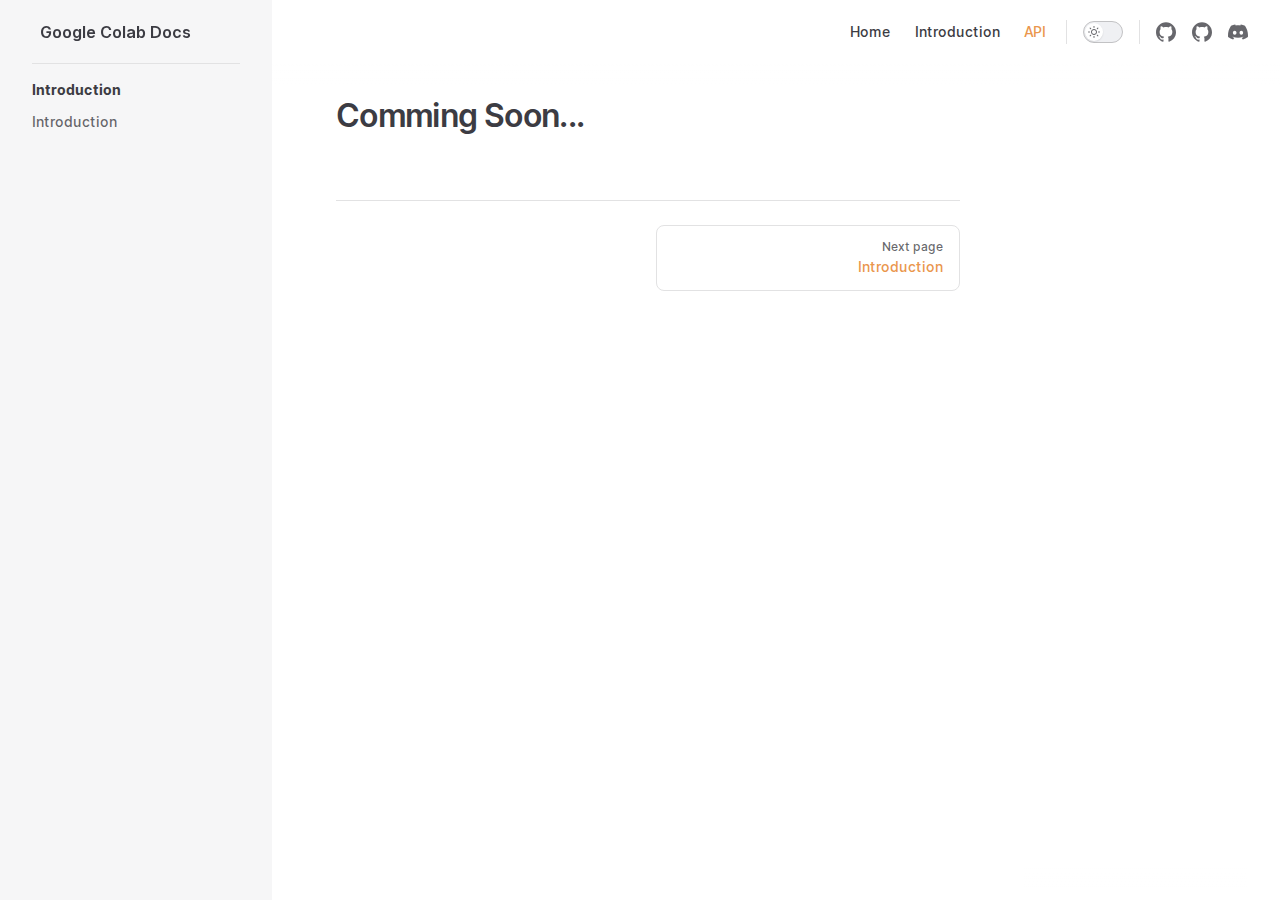
==== commit a3056dab: "chore: update" ====
--- a/api/index.html
+++ b/api/index.html
@@ -6,20 +6,20 @@
     <title>Comming Soon... | Google Colab Docs</title>
     <meta name="description" content="Unofficial Google Colab documentation.">
     <meta name="generator" content="VitePress v1.0.0-rc.29">
-    <link rel="preload stylesheet" href="/assets/style.kcMIYy1R.css" as="style">
+    <link rel="preload stylesheet" href="/assets/style.AC63XQqA.css" as="style">
     
     <script type="module" src="/assets/app.2wyG3Nwn.js"></script>
     <link rel="preload" href="/assets/inter-roman-latin.bvIUbFQP.woff2" as="font" type="font/woff2" crossorigin="">
     <link rel="modulepreload" href="/assets/chunks/framework.BnHxDW9_.js">
     <link rel="modulepreload" href="/assets/chunks/theme.ZqrM08vt.js">
     <link rel="modulepreload" href="/assets/api_index.md.RtaiMqzX.lean.js">
-    <link rel="icon" href="../.vitepress/icons/4096x4096.ico">
+    <link rel="icon" href="../.vitepress/icons/4096x4096.svg">
     <script id="check-dark-mode">(()=>{const e=localStorage.getItem("vitepress-theme-appearance")||"auto",a=window.matchMedia("(prefers-color-scheme: dark)").matches;(!e||e==="auto"?a:e==="dark")&&document.documentElement.classList.add("dark")})();</script>
     <script id="check-mac-os">document.documentElement.classList.toggle("mac",/Mac|iPhone|iPod|iPad/i.test(navigator.platform));</script>
   </head>
   <body>
-    <div id="app"><div class="Layout" data-v-9d8abc1e><!--[--><!--]--><!--[--><span tabindex="-1" data-v-c8291ffa></span><a href="#VPContent" class="VPSkipLink visually-hidden" data-v-c8291ffa> Skip to content </a><!--]--><!----><header class="VPNav" data-v-9d8abc1e data-v-7ad780c2><div class="VPNavBar has-sidebar" data-v-7ad780c2 data-v-5befd255><div class="container" data-v-5befd255><div class="title" data-v-5befd255><div class="VPNavBarTitle has-sidebar" data-v-5befd255 data-v-2973dbb4><a class="title" href="/" data-v-2973dbb4><!--[--><!--]--><!--[--><img class="VPImage logo" src="../.vitepress/icons/4096x4096.ico" alt data-v-ab19afbb><!--]--><!--[-->Google Colab Docs<!--]--><!--[--><!--]--></a></div></div><div class="content" data-v-5befd255><div class="curtain" data-v-5befd255></div><div class="content-body" data-v-5befd255><!--[--><!--]--><div class="VPNavBarSearch search" data-v-5befd255><!----></div><nav aria-labelledby="main-nav-aria-label" class="VPNavBarMenu menu" data-v-5befd255 data-v-f732b5d0><span id="main-nav-aria-label" class="visually-hidden" data-v-f732b5d0>Main Navigation</span><!--[--><!--[--><a class="VPLink link VPNavBarMenuLink" href="/" tabindex="0" data-v-f732b5d0 data-v-cb318fec><!--[--><span data-v-cb318fec>Home</span><!--]--></a><!--]--><!--[--><a class="VPLink link VPNavBarMenuLink" href="/docs/introduction.html" tabindex="0" data-v-f732b5d0 data-v-cb318fec><!--[--><span data-v-cb318fec>Introduction</span><!--]--></a><!--]--><!--[--><a class="VPLink link VPNavBarMenuLink active" href="/api/" tabindex="0" data-v-f732b5d0 data-v-cb318fec><!--[--><span data-v-cb318fec>API</span><!--]--></a><!--]--><!--]--></nav><!----><div class="VPNavBarAppearance appearance" data-v-5befd255 data-v-283b26e9><button class="VPSwitch VPSwitchAppearance" type="button" role="switch" title="Switch to dark theme" aria-checked="false" data-v-283b26e9 data-v-70af5d02 data-v-1c29e291><span class="check" data-v-1c29e291><span class="icon" data-v-1c29e291><!--[--><svg xmlns="http://www.w3.org/2000/svg" aria-hidden="true" focusable="false" viewbox="0 0 24 24" class="sun" data-v-70af5d02><path d="M12,18c-3.3,0-6-2.7-6-6s2.7-6,6-6s6,2.7,6,6S15.3,18,12,18zM12,8c-2.2,0-4,1.8-4,4c0,2.2,1.8,4,4,4c2.2,0,4-1.8,4-4C16,9.8,14.2,8,12,8z"></path><path d="M12,4c-0.6,0-1-0.4-1-1V1c0-0.6,0.4-1,1-1s1,0.4,1,1v2C13,3.6,12.6,4,12,4z"></path><path d="M12,24c-0.6,0-1-0.4-1-1v-2c0-0.6,0.4-1,1-1s1,0.4,1,1v2C13,23.6,12.6,24,12,24z"></path><path d="M5.6,6.6c-0.3,0-0.5-0.1-0.7-0.3L3.5,4.9c-0.4-0.4-0.4-1,0-1.4s1-0.4,1.4,0l1.4,1.4c0.4,0.4,0.4,1,0,1.4C6.2,6.5,5.9,6.6,5.6,6.6z"></path><path d="M19.8,20.8c-0.3,0-0.5-0.1-0.7-0.3l-1.4-1.4c-0.4-0.4-0.4-1,0-1.4s1-0.4,1.4,0l1.4,1.4c0.4,0.4,0.4,1,0,1.4C20.3,20.7,20,20.8,19.8,20.8z"></path><path d="M3,13H1c-0.6,0-1-0.4-1-1s0.4-1,1-1h2c0.6,0,1,0.4,1,1S3.6,13,3,13z"></path><path d="M23,13h-2c-0.6,0-1-0.4-1-1s0.4-1,1-1h2c0.6,0,1,0.4,1,1S23.6,13,23,13z"></path><path d="M4.2,20.8c-0.3,0-0.5-0.1-0.7-0.3c-0.4-0.4-0.4-1,0-1.4l1.4-1.4c0.4-0.4,1-0.4,1.4,0s0.4,1,0,1.4l-1.4,1.4C4.7,20.7,4.5,20.8,4.2,20.8z"></path><path d="M18.4,6.6c-0.3,0-0.5-0.1-0.7-0.3c-0.4-0.4-0.4-1,0-1.4l1.4-1.4c0.4-0.4,1-0.4,1.4,0s0.4,1,0,1.4l-1.4,1.4C18.9,6.5,18.6,6.6,18.4,6.6z"></path></svg><svg xmlns="http://www.w3.org/2000/svg" aria-hidden="true" focusable="false" viewbox="0 0 24 24" class="moon" data-v-70af5d02><path d="M12.1,22c-0.3,0-0.6,0-0.9,0c-5.5-0.5-9.5-5.4-9-10.9c0.4-4.8,4.2-8.6,9-9c0.4,0,0.8,0.2,1,0.5c0.2,0.3,0.2,0.8-0.1,1.1c-2,2.7-1.4,6.4,1.3,8.4c2.1,1.6,5,1.6,7.1,0c0.3-0.2,0.7-0.3,1.1-0.1c0.3,0.2,0.5,0.6,0.5,1c-0.2,2.7-1.5,5.1-3.6,6.8C16.6,21.2,14.4,22,12.1,22zM9.3,4.4c-2.9,1-5,3.6-5.2,6.8c-0.4,4.4,2.8,8.3,7.2,8.7c2.1,0.2,4.2-0.4,5.8-1.8c1.1-0.9,1.9-2.1,2.4-3.4c-2.5,0.9-5.3,0.5-7.5-1.1C9.2,11.4,8.1,7.7,9.3,4.4z"></path></svg><!--]--></span></span></button></div><div class="VPSocialLinks VPNavBarSocialLinks social-links" data-v-5befd255 data-v-ef6192dc data-v-e71e869c><!--[--><a class="VPSocialLink no-icon" href="https://github.com/vuejs/vitepress" aria-label="github" target="_blank" rel="noopener" data-v-e71e869c data-v-16cf740a><svg role="img" viewBox="0 0 24 24" xmlns="http://www.w3.org/2000/svg"><title>GitHub</title><path d="M12 .297c-6.63 0-12 5.373-12 12 0 5.303 3.438 9.8 8.205 11.385.6.113.82-.258.82-.577 0-.285-.01-1.04-.015-2.04-3.338.724-4.042-1.61-4.042-1.61C4.422 18.07 3.633 17.7 3.633 17.7c-1.087-.744.084-.729.084-.729 1.205.084 1.838 1.236 1.838 1.236 1.07 1.835 2.809 1.305 3.495.998.108-.776.417-1.305.76-1.605-2.665-.3-5.466-1.332-5.466-5.93 0-1.31.465-2.38 1.235-3.22-.135-.303-.54-1.523.105-3.176 0 0 1.005-.322 3.3 1.23.96-.267 1.98-.399 3-.405 1.02.006 2.04.138 3 .405 2.28-1.552 3.285-1.23 3.285-1.23.645 1.653.24 2.873.12 3.176.765.84 1.23 1.91 1.23 3.22 0 4.61-2.805 5.625-5.475 5.92.42.36.81 1.096.81 2.22 0 1.606-.015 2.896-.015 3.286 0 .315.21.69.825.57C20.565 22.092 24 17.592 24 12.297c0-6.627-5.373-12-12-12"/></svg></a><!--]--></div><div class="VPFlyout VPNavBarExtra extra" data-v-5befd255 data-v-8e87c032 data-v-aa8de344><button type="button" class="button" aria-haspopup="true" aria-expanded="false" aria-label="extra navigation" data-v-aa8de344><svg xmlns="http://www.w3.org/2000/svg" aria-hidden="true" focusable="false" viewbox="0 0 24 24" class="icon" data-v-aa8de344><circle cx="12" cy="12" r="2"></circle><circle cx="19" cy="12" r="2"></circle><circle cx="5" cy="12" r="2"></circle></svg></button><div class="menu" data-v-aa8de344><div class="VPMenu" data-v-aa8de344 data-v-e42ed9b3><!----><!--[--><!--[--><!----><div class="group" data-v-8e87c032><div class="item appearance" data-v-8e87c032><p class="label" data-v-8e87c032>Appearance</p><div class="appearance-action" data-v-8e87c032><button class="VPSwitch VPSwitchAppearance" type="button" role="switch" title="Switch to dark theme" aria-checked="false" data-v-8e87c032 data-v-70af5d02 data-v-1c29e291><span class="check" data-v-1c29e291><span class="icon" data-v-1c29e291><!--[--><svg xmlns="http://www.w3.org/2000/svg" aria-hidden="true" focusable="false" viewbox="0 0 24 24" class="sun" data-v-70af5d02><path d="M12,18c-3.3,0-6-2.7-6-6s2.7-6,6-6s6,2.7,6,6S15.3,18,12,18zM12,8c-2.2,0-4,1.8-4,4c0,2.2,1.8,4,4,4c2.2,0,4-1.8,4-4C16,9.8,14.2,8,12,8z"></path><path d="M12,4c-0.6,0-1-0.4-1-1V1c0-0.6,0.4-1,1-1s1,0.4,1,1v2C13,3.6,12.6,4,12,4z"></path><path d="M12,24c-0.6,0-1-0.4-1-1v-2c0-0.6,0.4-1,1-1s1,0.4,1,1v2C13,23.6,12.6,24,12,24z"></path><path d="M5.6,6.6c-0.3,0-0.5-0.1-0.7-0.3L3.5,4.9c-0.4-0.4-0.4-1,0-1.4s1-0.4,1.4,0l1.4,1.4c0.4,0.4,0.4,1,0,1.4C6.2,6.5,5.9,6.6,5.6,6.6z"></path><path d="M19.8,20.8c-0.3,0-0.5-0.1-0.7-0.3l-1.4-1.4c-0.4-0.4-0.4-1,0-1.4s1-0.4,1.4,0l1.4,1.4c0.4,0.4,0.4,1,0,1.4C20.3,20.7,20,20.8,19.8,20.8z"></path><path d="M3,13H1c-0.6,0-1-0.4-1-1s0.4-1,1-1h2c0.6,0,1,0.4,1,1S3.6,13,3,13z"></path><path d="M23,13h-2c-0.6,0-1-0.4-1-1s0.4-1,1-1h2c0.6,0,1,0.4,1,1S23.6,13,23,13z"></path><path d="M4.2,20.8c-0.3,0-0.5-0.1-0.7-0.3c-0.4-0.4-0.4-1,0-1.4l1.4-1.4c0.4-0.4,1-0.4,1.4,0s0.4,1,0,1.4l-1.4,1.4C4.7,20.7,4.5,20.8,4.2,20.8z"></path><path d="M18.4,6.6c-0.3,0-0.5-0.1-0.7-0.3c-0.4-0.4-0.4-1,0-1.4l1.4-1.4c0.4-0.4,1-0.4,1.4,0s0.4,1,0,1.4l-1.4,1.4C18.9,6.5,18.6,6.6,18.4,6.6z"></path></svg><svg xmlns="http://www.w3.org/2000/svg" aria-hidden="true" focusable="false" viewbox="0 0 24 24" class="moon" data-v-70af5d02><path d="M12.1,22c-0.3,0-0.6,0-0.9,0c-5.5-0.5-9.5-5.4-9-10.9c0.4-4.8,4.2-8.6,9-9c0.4,0,0.8,0.2,1,0.5c0.2,0.3,0.2,0.8-0.1,1.1c-2,2.7-1.4,6.4,1.3,8.4c2.1,1.6,5,1.6,7.1,0c0.3-0.2,0.7-0.3,1.1-0.1c0.3,0.2,0.5,0.6,0.5,1c-0.2,2.7-1.5,5.1-3.6,6.8C16.6,21.2,14.4,22,12.1,22zM9.3,4.4c-2.9,1-5,3.6-5.2,6.8c-0.4,4.4,2.8,8.3,7.2,8.7c2.1,0.2,4.2-0.4,5.8-1.8c1.1-0.9,1.9-2.1,2.4-3.4c-2.5,0.9-5.3,0.5-7.5-1.1C9.2,11.4,8.1,7.7,9.3,4.4z"></path></svg><!--]--></span></span></button></div></div></div><div class="group" data-v-8e87c032><div class="item social-links" data-v-8e87c032><div class="VPSocialLinks social-links-list" data-v-8e87c032 data-v-e71e869c><!--[--><a class="VPSocialLink no-icon" href="https://github.com/vuejs/vitepress" aria-label="github" target="_blank" rel="noopener" data-v-e71e869c data-v-16cf740a><svg role="img" viewBox="0 0 24 24" xmlns="http://www.w3.org/2000/svg"><title>GitHub</title><path d="M12 .297c-6.63 0-12 5.373-12 12 0 5.303 3.438 9.8 8.205 11.385.6.113.82-.258.82-.577 0-.285-.01-1.04-.015-2.04-3.338.724-4.042-1.61-4.042-1.61C4.422 18.07 3.633 17.7 3.633 17.7c-1.087-.744.084-.729.084-.729 1.205.084 1.838 1.236 1.838 1.236 1.07 1.835 2.809 1.305 3.495.998.108-.776.417-1.305.76-1.605-2.665-.3-5.466-1.332-5.466-5.93 0-1.31.465-2.38 1.235-3.22-.135-.303-.54-1.523.105-3.176 0 0 1.005-.322 3.3 1.23.96-.267 1.98-.399 3-.405 1.02.006 2.04.138 3 .405 2.28-1.552 3.285-1.23 3.285-1.23.645 1.653.24 2.873.12 3.176.765.84 1.23 1.91 1.23 3.22 0 4.61-2.805 5.625-5.475 5.92.42.36.81 1.096.81 2.22 0 1.606-.015 2.896-.015 3.286 0 .315.21.69.825.57C20.565 22.092 24 17.592 24 12.297c0-6.627-5.373-12-12-12"/></svg></a><!--]--></div></div></div><!--]--><!--]--></div></div></div><!--[--><!--]--><button type="button" class="VPNavBarHamburger hamburger" aria-label="mobile navigation" aria-expanded="false" aria-controls="VPNavScreen" data-v-5befd255 data-v-6bee1efd><span class="container" data-v-6bee1efd><span class="top" data-v-6bee1efd></span><span class="middle" data-v-6bee1efd></span><span class="bottom" data-v-6bee1efd></span></span></button></div></div></div></div><!----></header><div class="VPLocalNav reached-top" data-v-9d8abc1e data-v-f8a0b38a><button class="menu" aria-expanded="false" aria-controls="VPSidebarNav" data-v-f8a0b38a><svg xmlns="http://www.w3.org/2000/svg" aria-hidden="true" focusable="false" viewbox="0 0 24 24" class="menu-icon" data-v-f8a0b38a><path d="M17,11H3c-0.6,0-1-0.4-1-1s0.4-1,1-1h14c0.6,0,1,0.4,1,1S17.6,11,17,11z"></path><path d="M21,7H3C2.4,7,2,6.6,2,6s0.4-1,1-1h18c0.6,0,1,0.4,1,1S21.6,7,21,7z"></path><path d="M21,15H3c-0.6,0-1-0.4-1-1s0.4-1,1-1h18c0.6,0,1,0.4,1,1S21.6,15,21,15z"></path><path d="M17,19H3c-0.6,0-1-0.4-1-1s0.4-1,1-1h14c0.6,0,1,0.4,1,1S17.6,19,17,19z"></path></svg><span class="menu-text" data-v-f8a0b38a>Menu</span></button><div class="VPLocalNavOutlineDropdown" style="--vp-vh:0px;" data-v-f8a0b38a data-v-24251f6f><button data-v-24251f6f>Return to top</button><!----></div></div><aside class="VPSidebar" data-v-9d8abc1e data-v-ee2efba5><div class="curtain" data-v-ee2efba5></div><nav class="nav" id="VPSidebarNav" aria-labelledby="sidebar-aria-label" tabindex="-1" data-v-ee2efba5><span class="visually-hidden" id="sidebar-aria-label" data-v-ee2efba5> Sidebar Navigation </span><!--[--><!--]--><!--[--><div class="group" data-v-ee2efba5><section class="VPSidebarItem level-0" data-v-ee2efba5 data-v-bd01e0d5><div class="item" role="button" tabindex="0" data-v-bd01e0d5><div class="indicator" data-v-bd01e0d5></div><h2 class="text" data-v-bd01e0d5>Introduction</h2><!----></div><div class="items" data-v-bd01e0d5><!--[--><div class="VPSidebarItem level-1 is-link" data-v-bd01e0d5 data-v-bd01e0d5><div class="item" data-v-bd01e0d5><div class="indicator" data-v-bd01e0d5></div><a class="VPLink link link" href="/docs/introduction.html" data-v-bd01e0d5><!--[--><p class="text" data-v-bd01e0d5>Introduction</p><!--]--></a><!----></div><!----></div><!--]--></div></section></div><!--]--><!--[--><!--]--></nav></aside><div class="VPContent has-sidebar" id="VPContent" data-v-9d8abc1e data-v-3cf691b6><div class="VPDoc has-sidebar has-aside" data-v-3cf691b6 data-v-a3c25e27><!--[--><!--]--><div class="container" data-v-a3c25e27><div class="aside" data-v-a3c25e27><div class="aside-curtain" data-v-a3c25e27></div><div class="aside-container" data-v-a3c25e27><div class="aside-content" data-v-a3c25e27><div class="VPDocAside" data-v-a3c25e27 data-v-cb998dce><!--[--><!--]--><!--[--><!--]--><div class="VPDocAsideOutline" role="navigation" data-v-cb998dce data-v-3a6c4994><div class="content" data-v-3a6c4994><div class="outline-marker" data-v-3a6c4994></div><div class="outline-title" role="heading" aria-level="2" data-v-3a6c4994>On this page</div><nav aria-labelledby="doc-outline-aria-label" data-v-3a6c4994><span class="visually-hidden" id="doc-outline-aria-label" data-v-3a6c4994> Table of Contents for current page </span><ul class="root" data-v-3a6c4994 data-v-463da30f><!--[--><!--]--></ul></nav></div></div><!--[--><!--]--><div class="spacer" data-v-cb998dce></div><!--[--><!--]--><!----><!--[--><!--]--><!--[--><!--]--></div></div></div></div><div class="content" data-v-a3c25e27><div class="content-container" data-v-a3c25e27><!--[--><!--]--><!----><main class="main" data-v-a3c25e27><div style="position:relative;" class="vp-doc _api_" data-v-a3c25e27><div><h1 id="comming-soon" tabindex="-1">Comming Soon... <a class="header-anchor" href="#comming-soon" aria-label="Permalink to &quot;Comming Soon...&quot;">​</a></h1></div></div></main><footer class="VPDocFooter" data-v-a3c25e27 data-v-a2d931e4><!--[--><!--]--><!----><nav class="prev-next" data-v-a2d931e4><div class="pager" data-v-a2d931e4><!----></div><div class="pager" data-v-a2d931e4><a class="pager-link next" href="/docs/introduction.html" data-v-a2d931e4><span class="desc" data-v-a2d931e4>Next page</span><span class="title" data-v-a2d931e4>Introduction</span></a></div></nav></footer><!--[--><!--]--></div></div></div><!--[--><!--]--></div></div><!----><!--[--><!--]--></div></div>
-    <script>window.__VP_HASH_MAP__=JSON.parse("{\"index.md\":\"p5JgwlBQ\",\"readme.md\":\"9P5tdyLK\",\"api_index.md\":\"RtaiMqzX\",\"docs_introduction.md\":\"cN9n-wRP\",\"markdown_markdown-examples.md\":\"nzgRbILI\",\"markdown_api-examples.md\":\"B0U4DI8I\"}");window.__VP_SITE_DATA__=JSON.parse("{\"lang\":\"en-US\",\"dir\":\"ltr\",\"title\":\"Google Colab Docs\",\"description\":\"Unofficial Google Colab documentation.\",\"base\":\"/\",\"head\":[],\"router\":{\"prefetchLinks\":true},\"appearance\":true,\"themeConfig\":{\"logo\":\"../.vitepress/icons/4096x4096.ico\",\"nav\":[{\"text\":\"Home\",\"link\":\"/\"},{\"text\":\"Introduction\",\"link\":\"/docs/introduction\"},{\"text\":\"API\",\"link\":\"/api/\"}],\"sidebar\":[{\"text\":\"Introduction\",\"items\":[{\"text\":\"Introduction\",\"link\":\"/docs/introduction\"}]}],\"socialLinks\":[{\"icon\":\"github\",\"link\":\"https://github.com/vuejs/vitepress\"}]},\"locales\":{},\"scrollOffset\":90,\"cleanUrls\":false}");</script>
+    <div id="app"><div class="Layout" data-v-9d8abc1e><!--[--><!--]--><!--[--><span tabindex="-1" data-v-c8291ffa></span><a href="#VPContent" class="VPSkipLink visually-hidden" data-v-c8291ffa> Skip to content </a><!--]--><!----><header class="VPNav" data-v-9d8abc1e data-v-7ad780c2><div class="VPNavBar has-sidebar" data-v-7ad780c2 data-v-5befd255><div class="container" data-v-5befd255><div class="title" data-v-5befd255><div class="VPNavBarTitle has-sidebar" data-v-5befd255 data-v-2973dbb4><a class="title" href="/" data-v-2973dbb4><!--[--><!--]--><!--[--><img class="VPImage logo" src="../.vitepress/icons/4096x4096.svg" alt data-v-ab19afbb><!--]--><!--[-->Google Colab Docs<!--]--><!--[--><!--]--></a></div></div><div class="content" data-v-5befd255><div class="curtain" data-v-5befd255></div><div class="content-body" data-v-5befd255><!--[--><!--]--><div class="VPNavBarSearch search" data-v-5befd255><!----></div><nav aria-labelledby="main-nav-aria-label" class="VPNavBarMenu menu" data-v-5befd255 data-v-f732b5d0><span id="main-nav-aria-label" class="visually-hidden" data-v-f732b5d0>Main Navigation</span><!--[--><!--[--><a class="VPLink link VPNavBarMenuLink" href="/" tabindex="0" data-v-f732b5d0 data-v-cb318fec><!--[--><span data-v-cb318fec>Home</span><!--]--></a><!--]--><!--[--><a class="VPLink link VPNavBarMenuLink" href="/docs/introduction.html" tabindex="0" data-v-f732b5d0 data-v-cb318fec><!--[--><span data-v-cb318fec>Introduction</span><!--]--></a><!--]--><!--[--><a class="VPLink link VPNavBarMenuLink active" href="/api/" tabindex="0" data-v-f732b5d0 data-v-cb318fec><!--[--><span data-v-cb318fec>API</span><!--]--></a><!--]--><!--]--></nav><!----><div class="VPNavBarAppearance appearance" data-v-5befd255 data-v-283b26e9><button class="VPSwitch VPSwitchAppearance" type="button" role="switch" title="Switch to dark theme" aria-checked="false" data-v-283b26e9 data-v-70af5d02 data-v-1c29e291><span class="check" data-v-1c29e291><span class="icon" data-v-1c29e291><!--[--><svg xmlns="http://www.w3.org/2000/svg" aria-hidden="true" focusable="false" viewbox="0 0 24 24" class="sun" data-v-70af5d02><path d="M12,18c-3.3,0-6-2.7-6-6s2.7-6,6-6s6,2.7,6,6S15.3,18,12,18zM12,8c-2.2,0-4,1.8-4,4c0,2.2,1.8,4,4,4c2.2,0,4-1.8,4-4C16,9.8,14.2,8,12,8z"></path><path d="M12,4c-0.6,0-1-0.4-1-1V1c0-0.6,0.4-1,1-1s1,0.4,1,1v2C13,3.6,12.6,4,12,4z"></path><path d="M12,24c-0.6,0-1-0.4-1-1v-2c0-0.6,0.4-1,1-1s1,0.4,1,1v2C13,23.6,12.6,24,12,24z"></path><path d="M5.6,6.6c-0.3,0-0.5-0.1-0.7-0.3L3.5,4.9c-0.4-0.4-0.4-1,0-1.4s1-0.4,1.4,0l1.4,1.4c0.4,0.4,0.4,1,0,1.4C6.2,6.5,5.9,6.6,5.6,6.6z"></path><path d="M19.8,20.8c-0.3,0-0.5-0.1-0.7-0.3l-1.4-1.4c-0.4-0.4-0.4-1,0-1.4s1-0.4,1.4,0l1.4,1.4c0.4,0.4,0.4,1,0,1.4C20.3,20.7,20,20.8,19.8,20.8z"></path><path d="M3,13H1c-0.6,0-1-0.4-1-1s0.4-1,1-1h2c0.6,0,1,0.4,1,1S3.6,13,3,13z"></path><path d="M23,13h-2c-0.6,0-1-0.4-1-1s0.4-1,1-1h2c0.6,0,1,0.4,1,1S23.6,13,23,13z"></path><path d="M4.2,20.8c-0.3,0-0.5-0.1-0.7-0.3c-0.4-0.4-0.4-1,0-1.4l1.4-1.4c0.4-0.4,1-0.4,1.4,0s0.4,1,0,1.4l-1.4,1.4C4.7,20.7,4.5,20.8,4.2,20.8z"></path><path d="M18.4,6.6c-0.3,0-0.5-0.1-0.7-0.3c-0.4-0.4-0.4-1,0-1.4l1.4-1.4c0.4-0.4,1-0.4,1.4,0s0.4,1,0,1.4l-1.4,1.4C18.9,6.5,18.6,6.6,18.4,6.6z"></path></svg><svg xmlns="http://www.w3.org/2000/svg" aria-hidden="true" focusable="false" viewbox="0 0 24 24" class="moon" data-v-70af5d02><path d="M12.1,22c-0.3,0-0.6,0-0.9,0c-5.5-0.5-9.5-5.4-9-10.9c0.4-4.8,4.2-8.6,9-9c0.4,0,0.8,0.2,1,0.5c0.2,0.3,0.2,0.8-0.1,1.1c-2,2.7-1.4,6.4,1.3,8.4c2.1,1.6,5,1.6,7.1,0c0.3-0.2,0.7-0.3,1.1-0.1c0.3,0.2,0.5,0.6,0.5,1c-0.2,2.7-1.5,5.1-3.6,6.8C16.6,21.2,14.4,22,12.1,22zM9.3,4.4c-2.9,1-5,3.6-5.2,6.8c-0.4,4.4,2.8,8.3,7.2,8.7c2.1,0.2,4.2-0.4,5.8-1.8c1.1-0.9,1.9-2.1,2.4-3.4c-2.5,0.9-5.3,0.5-7.5-1.1C9.2,11.4,8.1,7.7,9.3,4.4z"></path></svg><!--]--></span></span></button></div><div class="VPSocialLinks VPNavBarSocialLinks social-links" data-v-5befd255 data-v-ef6192dc data-v-e71e869c><!--[--><a class="VPSocialLink no-icon" href="https://github.com/WoozyStudio/" aria-label="github" target="_blank" rel="noopener" data-v-e71e869c data-v-16cf740a><svg role="img" viewBox="0 0 24 24" xmlns="http://www.w3.org/2000/svg"><title>GitHub</title><path d="M12 .297c-6.63 0-12 5.373-12 12 0 5.303 3.438 9.8 8.205 11.385.6.113.82-.258.82-.577 0-.285-.01-1.04-.015-2.04-3.338.724-4.042-1.61-4.042-1.61C4.422 18.07 3.633 17.7 3.633 17.7c-1.087-.744.084-.729.084-.729 1.205.084 1.838 1.236 1.838 1.236 1.07 1.835 2.809 1.305 3.495.998.108-.776.417-1.305.76-1.605-2.665-.3-5.466-1.332-5.466-5.93 0-1.31.465-2.38 1.235-3.22-.135-.303-.54-1.523.105-3.176 0 0 1.005-.322 3.3 1.23.96-.267 1.98-.399 3-.405 1.02.006 2.04.138 3 .405 2.28-1.552 3.285-1.23 3.285-1.23.645 1.653.24 2.873.12 3.176.765.84 1.23 1.91 1.23 3.22 0 4.61-2.805 5.625-5.475 5.92.42.36.81 1.096.81 2.22 0 1.606-.015 2.896-.015 3.286 0 .315.21.69.825.57C20.565 22.092 24 17.592 24 12.297c0-6.627-5.373-12-12-12"/></svg></a><a class="VPSocialLink no-icon" href="https://github.com/colab-docs/" aria-label="github" target="_blank" rel="noopener" data-v-e71e869c data-v-16cf740a><svg role="img" viewBox="0 0 24 24" xmlns="http://www.w3.org/2000/svg"><title>GitHub</title><path d="M12 .297c-6.63 0-12 5.373-12 12 0 5.303 3.438 9.8 8.205 11.385.6.113.82-.258.82-.577 0-.285-.01-1.04-.015-2.04-3.338.724-4.042-1.61-4.042-1.61C4.422 18.07 3.633 17.7 3.633 17.7c-1.087-.744.084-.729.084-.729 1.205.084 1.838 1.236 1.838 1.236 1.07 1.835 2.809 1.305 3.495.998.108-.776.417-1.305.76-1.605-2.665-.3-5.466-1.332-5.466-5.93 0-1.31.465-2.38 1.235-3.22-.135-.303-.54-1.523.105-3.176 0 0 1.005-.322 3.3 1.23.96-.267 1.98-.399 3-.405 1.02.006 2.04.138 3 .405 2.28-1.552 3.285-1.23 3.285-1.23.645 1.653.24 2.873.12 3.176.765.84 1.23 1.91 1.23 3.22 0 4.61-2.805 5.625-5.475 5.92.42.36.81 1.096.81 2.22 0 1.606-.015 2.896-.015 3.286 0 .315.21.69.825.57C20.565 22.092 24 17.592 24 12.297c0-6.627-5.373-12-12-12"/></svg></a><a class="VPSocialLink no-icon" href="https://adobly.github.io/discord" aria-label="discord" target="_blank" rel="noopener" data-v-e71e869c data-v-16cf740a><svg role="img" viewBox="0 0 24 24" xmlns="http://www.w3.org/2000/svg"><title>Discord</title><path d="M20.317 4.3698a19.7913 19.7913 0 00-4.8851-1.5152.0741.0741 0 00-.0785.0371c-.211.3753-.4447.8648-.6083 1.2495-1.8447-.2762-3.68-.2762-5.4868 0-.1636-.3933-.4058-.8742-.6177-1.2495a.077.077 0 00-.0785-.037 19.7363 19.7363 0 00-4.8852 1.515.0699.0699 0 00-.0321.0277C.5334 9.0458-.319 13.5799.0992 18.0578a.0824.0824 0 00.0312.0561c2.0528 1.5076 4.0413 2.4228 5.9929 3.0294a.0777.0777 0 00.0842-.0276c.4616-.6304.8731-1.2952 1.226-1.9942a.076.076 0 00-.0416-.1057c-.6528-.2476-1.2743-.5495-1.8722-.8923a.077.077 0 01-.0076-.1277c.1258-.0943.2517-.1923.3718-.2914a.0743.0743 0 01.0776-.0105c3.9278 1.7933 8.18 1.7933 12.0614 0a.0739.0739 0 01.0785.0095c.1202.099.246.1981.3728.2924a.077.077 0 01-.0066.1276 12.2986 12.2986 0 01-1.873.8914.0766.0766 0 00-.0407.1067c.3604.698.7719 1.3628 1.225 1.9932a.076.076 0 00.0842.0286c1.961-.6067 3.9495-1.5219 6.0023-3.0294a.077.077 0 00.0313-.0552c.5004-5.177-.8382-9.6739-3.5485-13.6604a.061.061 0 00-.0312-.0286zM8.02 15.3312c-1.1825 0-2.1569-1.0857-2.1569-2.419 0-1.3332.9555-2.4189 2.157-2.4189 1.2108 0 2.1757 1.0952 2.1568 2.419 0 1.3332-.9555 2.4189-2.1569 2.4189zm7.9748 0c-1.1825 0-2.1569-1.0857-2.1569-2.419 0-1.3332.9554-2.4189 2.1569-2.4189 1.2108 0 2.1757 1.0952 2.1568 2.419 0 1.3332-.946 2.4189-2.1568 2.4189Z"/></svg></a><!--]--></div><div class="VPFlyout VPNavBarExtra extra" data-v-5befd255 data-v-8e87c032 data-v-aa8de344><button type="button" class="button" aria-haspopup="true" aria-expanded="false" aria-label="extra navigation" data-v-aa8de344><svg xmlns="http://www.w3.org/2000/svg" aria-hidden="true" focusable="false" viewbox="0 0 24 24" class="icon" data-v-aa8de344><circle cx="12" cy="12" r="2"></circle><circle cx="19" cy="12" r="2"></circle><circle cx="5" cy="12" r="2"></circle></svg></button><div class="menu" data-v-aa8de344><div class="VPMenu" data-v-aa8de344 data-v-e42ed9b3><!----><!--[--><!--[--><!----><div class="group" data-v-8e87c032><div class="item appearance" data-v-8e87c032><p class="label" data-v-8e87c032>Appearance</p><div class="appearance-action" data-v-8e87c032><button class="VPSwitch VPSwitchAppearance" type="button" role="switch" title="Switch to dark theme" aria-checked="false" data-v-8e87c032 data-v-70af5d02 data-v-1c29e291><span class="check" data-v-1c29e291><span class="icon" data-v-1c29e291><!--[--><svg xmlns="http://www.w3.org/2000/svg" aria-hidden="true" focusable="false" viewbox="0 0 24 24" class="sun" data-v-70af5d02><path d="M12,18c-3.3,0-6-2.7-6-6s2.7-6,6-6s6,2.7,6,6S15.3,18,12,18zM12,8c-2.2,0-4,1.8-4,4c0,2.2,1.8,4,4,4c2.2,0,4-1.8,4-4C16,9.8,14.2,8,12,8z"></path><path d="M12,4c-0.6,0-1-0.4-1-1V1c0-0.6,0.4-1,1-1s1,0.4,1,1v2C13,3.6,12.6,4,12,4z"></path><path d="M12,24c-0.6,0-1-0.4-1-1v-2c0-0.6,0.4-1,1-1s1,0.4,1,1v2C13,23.6,12.6,24,12,24z"></path><path d="M5.6,6.6c-0.3,0-0.5-0.1-0.7-0.3L3.5,4.9c-0.4-0.4-0.4-1,0-1.4s1-0.4,1.4,0l1.4,1.4c0.4,0.4,0.4,1,0,1.4C6.2,6.5,5.9,6.6,5.6,6.6z"></path><path d="M19.8,20.8c-0.3,0-0.5-0.1-0.7-0.3l-1.4-1.4c-0.4-0.4-0.4-1,0-1.4s1-0.4,1.4,0l1.4,1.4c0.4,0.4,0.4,1,0,1.4C20.3,20.7,20,20.8,19.8,20.8z"></path><path d="M3,13H1c-0.6,0-1-0.4-1-1s0.4-1,1-1h2c0.6,0,1,0.4,1,1S3.6,13,3,13z"></path><path d="M23,13h-2c-0.6,0-1-0.4-1-1s0.4-1,1-1h2c0.6,0,1,0.4,1,1S23.6,13,23,13z"></path><path d="M4.2,20.8c-0.3,0-0.5-0.1-0.7-0.3c-0.4-0.4-0.4-1,0-1.4l1.4-1.4c0.4-0.4,1-0.4,1.4,0s0.4,1,0,1.4l-1.4,1.4C4.7,20.7,4.5,20.8,4.2,20.8z"></path><path d="M18.4,6.6c-0.3,0-0.5-0.1-0.7-0.3c-0.4-0.4-0.4-1,0-1.4l1.4-1.4c0.4-0.4,1-0.4,1.4,0s0.4,1,0,1.4l-1.4,1.4C18.9,6.5,18.6,6.6,18.4,6.6z"></path></svg><svg xmlns="http://www.w3.org/2000/svg" aria-hidden="true" focusable="false" viewbox="0 0 24 24" class="moon" data-v-70af5d02><path d="M12.1,22c-0.3,0-0.6,0-0.9,0c-5.5-0.5-9.5-5.4-9-10.9c0.4-4.8,4.2-8.6,9-9c0.4,0,0.8,0.2,1,0.5c0.2,0.3,0.2,0.8-0.1,1.1c-2,2.7-1.4,6.4,1.3,8.4c2.1,1.6,5,1.6,7.1,0c0.3-0.2,0.7-0.3,1.1-0.1c0.3,0.2,0.5,0.6,0.5,1c-0.2,2.7-1.5,5.1-3.6,6.8C16.6,21.2,14.4,22,12.1,22zM9.3,4.4c-2.9,1-5,3.6-5.2,6.8c-0.4,4.4,2.8,8.3,7.2,8.7c2.1,0.2,4.2-0.4,5.8-1.8c1.1-0.9,1.9-2.1,2.4-3.4c-2.5,0.9-5.3,0.5-7.5-1.1C9.2,11.4,8.1,7.7,9.3,4.4z"></path></svg><!--]--></span></span></button></div></div></div><div class="group" data-v-8e87c032><div class="item social-links" data-v-8e87c032><div class="VPSocialLinks social-links-list" data-v-8e87c032 data-v-e71e869c><!--[--><a class="VPSocialLink no-icon" href="https://github.com/WoozyStudio/" aria-label="github" target="_blank" rel="noopener" data-v-e71e869c data-v-16cf740a><svg role="img" viewBox="0 0 24 24" xmlns="http://www.w3.org/2000/svg"><title>GitHub</title><path d="M12 .297c-6.63 0-12 5.373-12 12 0 5.303 3.438 9.8 8.205 11.385.6.113.82-.258.82-.577 0-.285-.01-1.04-.015-2.04-3.338.724-4.042-1.61-4.042-1.61C4.422 18.07 3.633 17.7 3.633 17.7c-1.087-.744.084-.729.084-.729 1.205.084 1.838 1.236 1.838 1.236 1.07 1.835 2.809 1.305 3.495.998.108-.776.417-1.305.76-1.605-2.665-.3-5.466-1.332-5.466-5.93 0-1.31.465-2.38 1.235-3.22-.135-.303-.54-1.523.105-3.176 0 0 1.005-.322 3.3 1.23.96-.267 1.98-.399 3-.405 1.02.006 2.04.138 3 .405 2.28-1.552 3.285-1.23 3.285-1.23.645 1.653.24 2.873.12 3.176.765.84 1.23 1.91 1.23 3.22 0 4.61-2.805 5.625-5.475 5.92.42.36.81 1.096.81 2.22 0 1.606-.015 2.896-.015 3.286 0 .315.21.69.825.57C20.565 22.092 24 17.592 24 12.297c0-6.627-5.373-12-12-12"/></svg></a><a class="VPSocialLink no-icon" href="https://github.com/colab-docs/" aria-label="github" target="_blank" rel="noopener" data-v-e71e869c data-v-16cf740a><svg role="img" viewBox="0 0 24 24" xmlns="http://www.w3.org/2000/svg"><title>GitHub</title><path d="M12 .297c-6.63 0-12 5.373-12 12 0 5.303 3.438 9.8 8.205 11.385.6.113.82-.258.82-.577 0-.285-.01-1.04-.015-2.04-3.338.724-4.042-1.61-4.042-1.61C4.422 18.07 3.633 17.7 3.633 17.7c-1.087-.744.084-.729.084-.729 1.205.084 1.838 1.236 1.838 1.236 1.07 1.835 2.809 1.305 3.495.998.108-.776.417-1.305.76-1.605-2.665-.3-5.466-1.332-5.466-5.93 0-1.31.465-2.38 1.235-3.22-.135-.303-.54-1.523.105-3.176 0 0 1.005-.322 3.3 1.23.96-.267 1.98-.399 3-.405 1.02.006 2.04.138 3 .405 2.28-1.552 3.285-1.23 3.285-1.23.645 1.653.24 2.873.12 3.176.765.84 1.23 1.91 1.23 3.22 0 4.61-2.805 5.625-5.475 5.92.42.36.81 1.096.81 2.22 0 1.606-.015 2.896-.015 3.286 0 .315.21.69.825.57C20.565 22.092 24 17.592 24 12.297c0-6.627-5.373-12-12-12"/></svg></a><a class="VPSocialLink no-icon" href="https://adobly.github.io/discord" aria-label="discord" target="_blank" rel="noopener" data-v-e71e869c data-v-16cf740a><svg role="img" viewBox="0 0 24 24" xmlns="http://www.w3.org/2000/svg"><title>Discord</title><path d="M20.317 4.3698a19.7913 19.7913 0 00-4.8851-1.5152.0741.0741 0 00-.0785.0371c-.211.3753-.4447.8648-.6083 1.2495-1.8447-.2762-3.68-.2762-5.4868 0-.1636-.3933-.4058-.8742-.6177-1.2495a.077.077 0 00-.0785-.037 19.7363 19.7363 0 00-4.8852 1.515.0699.0699 0 00-.0321.0277C.5334 9.0458-.319 13.5799.0992 18.0578a.0824.0824 0 00.0312.0561c2.0528 1.5076 4.0413 2.4228 5.9929 3.0294a.0777.0777 0 00.0842-.0276c.4616-.6304.8731-1.2952 1.226-1.9942a.076.076 0 00-.0416-.1057c-.6528-.2476-1.2743-.5495-1.8722-.8923a.077.077 0 01-.0076-.1277c.1258-.0943.2517-.1923.3718-.2914a.0743.0743 0 01.0776-.0105c3.9278 1.7933 8.18 1.7933 12.0614 0a.0739.0739 0 01.0785.0095c.1202.099.246.1981.3728.2924a.077.077 0 01-.0066.1276 12.2986 12.2986 0 01-1.873.8914.0766.0766 0 00-.0407.1067c.3604.698.7719 1.3628 1.225 1.9932a.076.076 0 00.0842.0286c1.961-.6067 3.9495-1.5219 6.0023-3.0294a.077.077 0 00.0313-.0552c.5004-5.177-.8382-9.6739-3.5485-13.6604a.061.061 0 00-.0312-.0286zM8.02 15.3312c-1.1825 0-2.1569-1.0857-2.1569-2.419 0-1.3332.9555-2.4189 2.157-2.4189 1.2108 0 2.1757 1.0952 2.1568 2.419 0 1.3332-.9555 2.4189-2.1569 2.4189zm7.9748 0c-1.1825 0-2.1569-1.0857-2.1569-2.419 0-1.3332.9554-2.4189 2.1569-2.4189 1.2108 0 2.1757 1.0952 2.1568 2.419 0 1.3332-.946 2.4189-2.1568 2.4189Z"/></svg></a><!--]--></div></div></div><!--]--><!--]--></div></div></div><!--[--><!--]--><button type="button" class="VPNavBarHamburger hamburger" aria-label="mobile navigation" aria-expanded="false" aria-controls="VPNavScreen" data-v-5befd255 data-v-6bee1efd><span class="container" data-v-6bee1efd><span class="top" data-v-6bee1efd></span><span class="middle" data-v-6bee1efd></span><span class="bottom" data-v-6bee1efd></span></span></button></div></div></div></div><!----></header><div class="VPLocalNav reached-top" data-v-9d8abc1e data-v-f8a0b38a><button class="menu" aria-expanded="false" aria-controls="VPSidebarNav" data-v-f8a0b38a><svg xmlns="http://www.w3.org/2000/svg" aria-hidden="true" focusable="false" viewbox="0 0 24 24" class="menu-icon" data-v-f8a0b38a><path d="M17,11H3c-0.6,0-1-0.4-1-1s0.4-1,1-1h14c0.6,0,1,0.4,1,1S17.6,11,17,11z"></path><path d="M21,7H3C2.4,7,2,6.6,2,6s0.4-1,1-1h18c0.6,0,1,0.4,1,1S21.6,7,21,7z"></path><path d="M21,15H3c-0.6,0-1-0.4-1-1s0.4-1,1-1h18c0.6,0,1,0.4,1,1S21.6,15,21,15z"></path><path d="M17,19H3c-0.6,0-1-0.4-1-1s0.4-1,1-1h14c0.6,0,1,0.4,1,1S17.6,19,17,19z"></path></svg><span class="menu-text" data-v-f8a0b38a>Menu</span></button><div class="VPLocalNavOutlineDropdown" style="--vp-vh:0px;" data-v-f8a0b38a data-v-24251f6f><button data-v-24251f6f>Return to top</button><!----></div></div><aside class="VPSidebar" data-v-9d8abc1e data-v-ee2efba5><div class="curtain" data-v-ee2efba5></div><nav class="nav" id="VPSidebarNav" aria-labelledby="sidebar-aria-label" tabindex="-1" data-v-ee2efba5><span class="visually-hidden" id="sidebar-aria-label" data-v-ee2efba5> Sidebar Navigation </span><!--[--><!--]--><!--[--><div class="group" data-v-ee2efba5><section class="VPSidebarItem level-0" data-v-ee2efba5 data-v-bd01e0d5><div class="item" role="button" tabindex="0" data-v-bd01e0d5><div class="indicator" data-v-bd01e0d5></div><h2 class="text" data-v-bd01e0d5>Introduction</h2><!----></div><div class="items" data-v-bd01e0d5><!--[--><div class="VPSidebarItem level-1 is-link" data-v-bd01e0d5 data-v-bd01e0d5><div class="item" data-v-bd01e0d5><div class="indicator" data-v-bd01e0d5></div><a class="VPLink link link" href="/docs/introduction.html" data-v-bd01e0d5><!--[--><p class="text" data-v-bd01e0d5>Introduction</p><!--]--></a><!----></div><!----></div><!--]--></div></section></div><!--]--><!--[--><!--]--></nav></aside><div class="VPContent has-sidebar" id="VPContent" data-v-9d8abc1e data-v-3cf691b6><div class="VPDoc has-sidebar has-aside" data-v-3cf691b6 data-v-a3c25e27><!--[--><!--]--><div class="container" data-v-a3c25e27><div class="aside" data-v-a3c25e27><div class="aside-curtain" data-v-a3c25e27></div><div class="aside-container" data-v-a3c25e27><div class="aside-content" data-v-a3c25e27><div class="VPDocAside" data-v-a3c25e27 data-v-cb998dce><!--[--><!--]--><!--[--><!--]--><div class="VPDocAsideOutline" role="navigation" data-v-cb998dce data-v-3a6c4994><div class="content" data-v-3a6c4994><div class="outline-marker" data-v-3a6c4994></div><div class="outline-title" role="heading" aria-level="2" data-v-3a6c4994>On this page</div><nav aria-labelledby="doc-outline-aria-label" data-v-3a6c4994><span class="visually-hidden" id="doc-outline-aria-label" data-v-3a6c4994> Table of Contents for current page </span><ul class="root" data-v-3a6c4994 data-v-463da30f><!--[--><!--]--></ul></nav></div></div><!--[--><!--]--><div class="spacer" data-v-cb998dce></div><!--[--><!--]--><!----><!--[--><!--]--><!--[--><!--]--></div></div></div></div><div class="content" data-v-a3c25e27><div class="content-container" data-v-a3c25e27><!--[--><!--]--><!----><main class="main" data-v-a3c25e27><div style="position:relative;" class="vp-doc _api_" data-v-a3c25e27><div><h1 id="comming-soon" tabindex="-1">Comming Soon... <a class="header-anchor" href="#comming-soon" aria-label="Permalink to &quot;Comming Soon...&quot;">​</a></h1></div></div></main><footer class="VPDocFooter" data-v-a3c25e27 data-v-a2d931e4><!--[--><!--]--><!----><nav class="prev-next" data-v-a2d931e4><div class="pager" data-v-a2d931e4><!----></div><div class="pager" data-v-a2d931e4><a class="pager-link next" href="/docs/introduction.html" data-v-a2d931e4><span class="desc" data-v-a2d931e4>Next page</span><span class="title" data-v-a2d931e4>Introduction</span></a></div></nav></footer><!--[--><!--]--></div></div></div><!--[--><!--]--></div></div><footer class="VPFooter has-sidebar" data-v-9d8abc1e data-v-566314d4><div class="container" data-v-566314d4><p class="message" data-v-566314d4>Released under the MIT License.</p><p class="copyright" data-v-566314d4>Copyright © 2023 Adobly</p></div></footer><!--[--><!--]--></div></div>
+    <script>window.__VP_HASH_MAP__=JSON.parse("{\"api_index.md\":\"RtaiMqzX\",\"readme.md\":\"9P5tdyLK\",\"index.md\":\"-k02idHn\",\"markdown_markdown-examples.md\":\"nzgRbILI\",\"docs_introduction.md\":\"lCOlfxJv\",\"markdown_api-examples.md\":\"B0U4DI8I\"}");window.__VP_SITE_DATA__=JSON.parse("{\"lang\":\"en-US\",\"dir\":\"ltr\",\"title\":\"Google Colab Docs\",\"description\":\"Unofficial Google Colab documentation.\",\"base\":\"/\",\"head\":[],\"router\":{\"prefetchLinks\":true},\"appearance\":true,\"themeConfig\":{\"logo\":\"../.vitepress/icons/4096x4096.svg\",\"nav\":[{\"text\":\"Home\",\"link\":\"/\"},{\"text\":\"Introduction\",\"link\":\"/docs/introduction\"},{\"text\":\"API\",\"link\":\"/api/\"}],\"sidebar\":[{\"text\":\"Introduction\",\"items\":[{\"text\":\"Introduction\",\"link\":\"/docs/introduction\"}]}],\"socialLinks\":[{\"icon\":\"github\",\"link\":\"https://github.com/WoozyStudio/\"},{\"icon\":\"github\",\"link\":\"https://github.com/colab-docs/\"},{\"icon\":\"discord\",\"link\":\"https://adobly.github.io/discord\"}],\"footer\":{\"message\":\"Released under the MIT License.\",\"copyright\":\"Copyright © 2023 Adobly\"}},\"locales\":{},\"scrollOffset\":90,\"cleanUrls\":false}");</script>
     
   </body>
 </html>--- a/assets/style.AC63XQqA.css
+++ b/assets/style.AC63XQqA.css
@@ -0,0 +1 @@
+@font-face{font-family:Inter var;font-weight:100 900;font-display:swap;font-style:normal;font-named-instance:"Regular";src:url(/assets/inter-roman-cyrillic.jIZ9REo5.woff2) format("woff2");unicode-range:U+0301,U+0400-045F,U+0490-0491,U+04B0-04B1,U+2116}@font-face{font-family:Inter var;font-weight:100 900;font-display:swap;font-style:normal;font-named-instance:"Regular";src:url(/assets/inter-roman-cyrillic-ext.8T9wMG5w.woff2) format("woff2");unicode-range:U+0460-052F,U+1C80-1C88,U+20B4,U+2DE0-2DFF,U+A640-A69F,U+FE2E-FE2F}@font-face{font-family:Inter var;font-weight:100 900;font-display:swap;font-style:normal;font-named-instance:"Regular";src:url(/assets/inter-roman-greek.Cb5wWeGA.woff2) format("woff2");unicode-range:U+0370-03FF}@font-face{font-family:Inter var;font-weight:100 900;font-display:swap;font-style:normal;font-named-instance:"Regular";src:url(/assets/inter-roman-greek-ext.9JiNzaSO.woff2) format("woff2");unicode-range:U+1F00-1FFF}@font-face{font-family:Inter var;font-weight:100 900;font-display:swap;font-style:normal;font-named-instance:"Regular";src:url(/assets/inter-roman-latin.bvIUbFQP.woff2) format("woff2");unicode-range:U+0000-00FF,U+0131,U+0152-0153,U+02BB-02BC,U+02C6,U+02DA,U+02DC,U+2000-206F,U+2074,U+20AC,U+2122,U+2191,U+2193,U+2212,U+2215,U+FEFF,U+FFFD}@font-face{font-family:Inter var;font-weight:100 900;font-display:swap;font-style:normal;font-named-instance:"Regular";src:url(/assets/inter-roman-latin-ext.GZWE-KO4.woff2) format("woff2");unicode-range:U+0100-024F,U+0259,U+1E00-1EFF,U+2020,U+20A0-20AB,U+20AD-20CF,U+2113,U+2C60-2C7F,U+A720-A7FF}@font-face{font-family:Inter var;font-weight:100 900;font-display:swap;font-style:normal;font-named-instance:"Regular";src:url(/assets/inter-roman-vietnamese.paY3CzEB.woff2) format("woff2");unicode-range:U+0102-0103,U+0110-0111,U+0128-0129,U+0168-0169,U+01A0-01A1,U+01AF-01B0,U+1EA0-1EF9,U+20AB}@font-face{font-family:Inter var;font-weight:100 900;font-display:swap;font-style:italic;font-named-instance:"Italic";src:url(/assets/inter-italic-cyrillic.-nLMcIwj.woff2) format("woff2");unicode-range:U+0301,U+0400-045F,U+0490-0491,U+04B0-04B1,U+2116}@font-face{font-family:Inter var;font-weight:100 900;font-display:swap;font-style:italic;font-named-instance:"Italic";src:url(/assets/inter-italic-cyrillic-ext.OVycGSDq.woff2) format("woff2");unicode-range:U+0460-052F,U+1C80-1C88,U+20B4,U+2DE0-2DFF,U+A640-A69F,U+FE2E-FE2F}@font-face{font-family:Inter var;font-weight:100 900;font-display:swap;font-style:italic;font-named-instance:"Italic";src:url(/assets/inter-italic-greek.PSfer2Kc.woff2) format("woff2");unicode-range:U+0370-03FF}@font-face{font-family:Inter var;font-weight:100 900;font-display:swap;font-style:italic;font-named-instance:"Italic";src:url(/assets/inter-italic-greek-ext.hznxWNZO.woff2) format("woff2");unicode-range:U+1F00-1FFF}@font-face{font-family:Inter var;font-weight:100 900;font-display:swap;font-style:italic;font-named-instance:"Italic";src:url(/assets/inter-italic-latin.27E69YJn.woff2) format("woff2");unicode-range:U+0000-00FF,U+0131,U+0152-0153,U+02BB-02BC,U+02C6,U+02DA,U+02DC,U+2000-206F,U+2074,U+20AC,U+2122,U+2191,U+2193,U+2212,U+2215,U+FEFF,U+FFFD}@font-face{font-family:Inter var;font-weight:100 900;font-display:swap;font-style:italic;font-named-instance:"Italic";src:url(/assets/inter-italic-latin-ext.RnFly65-.woff2) format("woff2");unicode-range:U+0100-024F,U+0259,U+1E00-1EFF,U+2020,U+20A0-20AB,U+20AD-20CF,U+2113,U+2C60-2C7F,U+A720-A7FF}@font-face{font-family:Inter var;font-weight:100 900;font-display:swap;font-style:italic;font-named-instance:"Italic";src:url(/assets/inter-italic-vietnamese.xzQHe1q1.woff2) format("woff2");unicode-range:U+0102-0103,U+0110-0111,U+0128-0129,U+0168-0169,U+01A0-01A1,U+01AF-01B0,U+1EA0-1EF9,U+20AB}@font-face{font-family:Chinese Quotes;src:local("PingFang SC Regular"),local("PingFang SC"),local("SimHei"),local("Source Han Sans SC");unicode-range:U+2018,U+2019,U+201C,U+201D}:root{--vp-c-white: #ffffff;--vp-c-black: #000000;--vp-c-neutral: var(--vp-c-black);--vp-c-neutral-inverse: var(--vp-c-white)}.dark{--vp-c-neutral: var(--vp-c-white);--vp-c-neutral-inverse: var(--vp-c-black)}:root{--vp-c-gray-1: #dddde3;--vp-c-gray-2: #e4e4e9;--vp-c-gray-3: #ebebef;--vp-c-gray-soft: rgba(142, 150, 170, .14);--vp-c-indigo-1: #3451b2;--vp-c-indigo-2: #3a5ccc;--vp-c-indigo-3: #5672cd;--vp-c-indigo-soft: rgba(100, 108, 255, .14);--vp-c-green-1: #18794e;--vp-c-green-2: #299764;--vp-c-green-3: #30a46c;--vp-c-green-soft: rgba(16, 185, 129, .14);--vp-c-yellow-1: #915930;--vp-c-yellow-2: #946300;--vp-c-yellow-3: #9f6a00;--vp-c-yellow-soft: rgba(234, 179, 8, .14);--vp-c-red-1: #b8272c;--vp-c-red-2: #d5393e;--vp-c-red-3: #e0575b;--vp-c-red-soft: rgba(244, 63, 94, .14);--vp-c-sponsor: #db2777}.dark{--vp-c-gray-1: #515c67;--vp-c-gray-2: #414853;--vp-c-gray-3: #32363f;--vp-c-gray-soft: rgba(101, 117, 133, .16);--vp-c-indigo-1: #a8b1ff;--vp-c-indigo-2: #5c73e7;--vp-c-indigo-3: #3e63dd;--vp-c-indigo-soft: rgba(100, 108, 255, .16);--vp-c-green-1: #3dd68c;--vp-c-green-2: #30a46c;--vp-c-green-3: #298459;--vp-c-green-soft: rgba(16, 185, 129, .16);--vp-c-yellow-1: #f9b44e;--vp-c-yellow-2: #da8b17;--vp-c-yellow-3: #a46a0a;--vp-c-yellow-soft: rgba(234, 179, 8, .16);--vp-c-red-1: #f66f81;--vp-c-red-2: #f14158;--vp-c-red-3: #b62a3c;--vp-c-red-soft: rgba(244, 63, 94, .16)}:root{--vp-c-bg: #ffffff;--vp-c-bg-alt: #f6f6f7;--vp-c-bg-elv: #ffffff;--vp-c-bg-soft: #f6f6f7}.dark{--vp-c-bg: #1b1b1f;--vp-c-bg-alt: #161618;--vp-c-bg-elv: #202127;--vp-c-bg-soft: #202127}:root{--vp-c-border: #c2c2c4;--vp-c-divider: #e2e2e3;--vp-c-gutter: #e2e2e3}.dark{--vp-c-border: #3c3f44;--vp-c-divider: #2e2e32;--vp-c-gutter: #000000}:root{--vp-c-text-1: rgba(60, 60, 67);--vp-c-text-2: rgba(60, 60, 67, .78);--vp-c-text-3: rgba(60, 60, 67, .56)}.dark{--vp-c-text-1: rgba(255, 255, 245, .86);--vp-c-text-2: rgba(235, 235, 245, .6);--vp-c-text-3: rgba(235, 235, 245, .38)}:root{--vp-c-default-1: var(--vp-c-gray-1);--vp-c-default-2: var(--vp-c-gray-2);--vp-c-default-3: var(--vp-c-gray-3);--vp-c-default-soft: var(--vp-c-gray-soft);--vp-c-brand-1: var(--vp-c-indigo-1);--vp-c-brand-2: var(--vp-c-indigo-2);--vp-c-brand-3: var(--vp-c-indigo-3);--vp-c-brand-soft: var(--vp-c-indigo-soft);--vp-c-brand: var(--vp-c-brand-1);--vp-c-tip-1: var(--vp-c-brand-1);--vp-c-tip-2: var(--vp-c-brand-2);--vp-c-tip-3: var(--vp-c-brand-3);--vp-c-tip-soft: var(--vp-c-brand-soft);--vp-c-warning-1: var(--vp-c-yellow-1);--vp-c-warning-2: var(--vp-c-yellow-2);--vp-c-warning-3: var(--vp-c-yellow-3);--vp-c-warning-soft: var(--vp-c-yellow-soft);--vp-c-danger-1: var(--vp-c-red-1);--vp-c-danger-2: var(--vp-c-red-2);--vp-c-danger-3: var(--vp-c-red-3);--vp-c-danger-soft: var(--vp-c-red-soft)}:root{--vp-font-family-base: "Chinese Quotes", "Inter var", "Inter", ui-sans-serif, system-ui, -apple-system, BlinkMacSystemFont, "Segoe UI", Roboto, "Helvetica Neue", Helvetica, Arial, "Noto Sans", sans-serif, "Apple Color Emoji", "Segoe UI Emoji", "Segoe UI Symbol", "Noto Color Emoji";--vp-font-family-mono: ui-monospace, SFMono-Regular, "SF Mono", Menlo, Monaco, Consolas, "Liberation Mono", "Courier New", monospace}:root{--vp-shadow-1: 0 1px 2px rgba(0, 0, 0, .04), 0 1px 2px rgba(0, 0, 0, .06);--vp-shadow-2: 0 3px 12px rgba(0, 0, 0, .07), 0 1px 4px rgba(0, 0, 0, .07);--vp-shadow-3: 0 12px 32px rgba(0, 0, 0, .1), 0 2px 6px rgba(0, 0, 0, .08);--vp-shadow-4: 0 14px 44px rgba(0, 0, 0, .12), 0 3px 9px rgba(0, 0, 0, .12);--vp-shadow-5: 0 18px 56px rgba(0, 0, 0, .16), 0 4px 12px rgba(0, 0, 0, .16)}:root{--vp-z-index-footer: 10;--vp-z-index-local-nav: 20;--vp-z-index-nav: 30;--vp-z-index-layout-top: 40;--vp-z-index-backdrop: 50;--vp-z-index-sidebar: 60}:root{--vp-icon-copy: url("data:image/svg+xml,%3Csvg xmlns='http://www.w3.org/2000/svg' fill='none' height='20' width='20' stroke='rgba(128,128,128,1)' stroke-width='2' viewBox='0 0 24 24'%3E%3Cpath stroke-linecap='round' stroke-linejoin='round' d='M9 5H7a2 2 0 0 0-2 2v12a2 2 0 0 0 2 2h10a2 2 0 0 0 2-2V7a2 2 0 0 0-2-2h-2M9 5a2 2 0 0 0 2 2h2a2 2 0 0 0 2-2M9 5a2 2 0 0 1 2-2h2a2 2 0 0 1 2 2'/%3E%3C/svg%3E");--vp-icon-copied: url("data:image/svg+xml,%3Csvg xmlns='http://www.w3.org/2000/svg' fill='none' height='20' width='20' stroke='rgba(128,128,128,1)' stroke-width='2' viewBox='0 0 24 24'%3E%3Cpath stroke-linecap='round' stroke-linejoin='round' d='M9 5H7a2 2 0 0 0-2 2v12a2 2 0 0 0 2 2h10a2 2 0 0 0 2-2V7a2 2 0 0 0-2-2h-2M9 5a2 2 0 0 0 2 2h2a2 2 0 0 0 2-2M9 5a2 2 0 0 1 2-2h2a2 2 0 0 1 2 2m-6 9 2 2 4-4'/%3E%3C/svg%3E")}:root{--vp-layout-max-width: 1440px}:root{--vp-header-anchor-symbol: "#"}:root{--vp-code-line-height: 1.7;--vp-code-font-size: .875em;--vp-code-color: var(--vp-c-brand-1);--vp-code-link-color: var(--vp-c-brand-1);--vp-code-link-hover-color: var(--vp-c-brand-2);--vp-code-bg: var(--vp-c-default-soft);--vp-code-block-color: var(--vp-c-text-2);--vp-code-block-bg: var(--vp-c-bg-alt);--vp-code-block-divider-color: var(--vp-c-gutter);--vp-code-lang-color: var(--vp-c-text-3);--vp-code-line-highlight-color: var(--vp-c-default-soft);--vp-code-line-number-color: var(--vp-c-text-3);--vp-code-line-diff-add-color: var(--vp-c-green-soft);--vp-code-line-diff-add-symbol-color: var(--vp-c-green-1);--vp-code-line-diff-remove-color: var(--vp-c-red-soft);--vp-code-line-diff-remove-symbol-color: var(--vp-c-red-1);--vp-code-line-warning-color: var(--vp-c-yellow-soft);--vp-code-line-error-color: var(--vp-c-red-soft);--vp-code-copy-code-border-color: var(--vp-c-divider);--vp-code-copy-code-bg: var(--vp-c-bg-soft);--vp-code-copy-code-hover-border-color: var(--vp-c-divider);--vp-code-copy-code-hover-bg: var(--vp-c-bg);--vp-code-copy-code-active-text: var(--vp-c-text-2);--vp-code-copy-copied-text-content: "Copied";--vp-code-tab-divider: var(--vp-code-block-divider-color);--vp-code-tab-text-color: var(--vp-c-text-2);--vp-code-tab-bg: var(--vp-code-block-bg);--vp-code-tab-hover-text-color: var(--vp-c-text-1);--vp-code-tab-active-text-color: var(--vp-c-text-1);--vp-code-tab-active-bar-color: var(--vp-c-brand-1)}:root{--vp-button-brand-border: transparent;--vp-button-brand-text: var(--vp-c-white);--vp-button-brand-bg: var(--vp-c-brand-3);--vp-button-brand-hover-border: transparent;--vp-button-brand-hover-text: var(--vp-c-white);--vp-button-brand-hover-bg: var(--vp-c-brand-2);--vp-button-brand-active-border: transparent;--vp-button-brand-active-text: var(--vp-c-white);--vp-button-brand-active-bg: var(--vp-c-brand-1);--vp-button-alt-border: transparent;--vp-button-alt-text: var(--vp-c-text-1);--vp-button-alt-bg: var(--vp-c-default-3);--vp-button-alt-hover-border: transparent;--vp-button-alt-hover-text: var(--vp-c-text-1);--vp-button-alt-hover-bg: var(--vp-c-default-2);--vp-button-alt-active-border: transparent;--vp-button-alt-active-text: var(--vp-c-text-1);--vp-button-alt-active-bg: var(--vp-c-default-1);--vp-button-sponsor-border: var(--vp-c-text-2);--vp-button-sponsor-text: var(--vp-c-text-2);--vp-button-sponsor-bg: transparent;--vp-button-sponsor-hover-border: var(--vp-c-sponsor);--vp-button-sponsor-hover-text: var(--vp-c-sponsor);--vp-button-sponsor-hover-bg: transparent;--vp-button-sponsor-active-border: var(--vp-c-sponsor);--vp-button-sponsor-active-text: var(--vp-c-sponsor);--vp-button-sponsor-active-bg: transparent}:root{--vp-custom-block-font-size: 14px;--vp-custom-block-code-font-size: 13px;--vp-custom-block-info-border: transparent;--vp-custom-block-info-text: var(--vp-c-text-1);--vp-custom-block-info-bg: var(--vp-c-default-soft);--vp-custom-block-info-code-bg: var(--vp-c-default-soft);--vp-custom-block-tip-border: transparent;--vp-custom-block-tip-text: var(--vp-c-text-1);--vp-custom-block-tip-bg: var(--vp-c-brand-soft);--vp-custom-block-tip-code-bg: var(--vp-c-brand-soft);--vp-custom-block-warning-border: transparent;--vp-custom-block-warning-text: var(--vp-c-text-1);--vp-custom-block-warning-bg: var(--vp-c-warning-soft);--vp-custom-block-warning-code-bg: var(--vp-c-warning-soft);--vp-custom-block-danger-border: transparent;--vp-custom-block-danger-text: var(--vp-c-text-1);--vp-custom-block-danger-bg: var(--vp-c-danger-soft);--vp-custom-block-danger-code-bg: var(--vp-c-danger-soft);--vp-custom-block-details-border: var(--vp-custom-block-info-border);--vp-custom-block-details-text: var(--vp-custom-block-info-text);--vp-custom-block-details-bg: var(--vp-custom-block-info-bg);--vp-custom-block-details-code-bg: var(--vp-custom-block-info-code-bg)}:root{--vp-input-border-color: var(--vp-c-border);--vp-input-bg-color: var(--vp-c-bg-alt);--vp-input-switch-bg-color: var(--vp-c-gray-soft)}:root{--vp-nav-height: 64px;--vp-nav-bg-color: var(--vp-c-bg);--vp-nav-screen-bg-color: var(--vp-c-bg);--vp-nav-logo-height: 24px}.hide-nav{--vp-nav-height: 0px}.hide-nav .VPSidebar{--vp-nav-height: 22px}:root{--vp-local-nav-bg-color: var(--vp-c-bg)}:root{--vp-sidebar-width: 272px;--vp-sidebar-bg-color: var(--vp-c-bg-alt)}:root{--vp-backdrop-bg-color: rgba(0, 0, 0, .6)}:root{--vp-home-hero-name-color: var(--vp-c-brand-1);--vp-home-hero-name-background: transparent;--vp-home-hero-image-background-image: none;--vp-home-hero-image-filter: none}:root{--vp-badge-info-border: transparent;--vp-badge-info-text: var(--vp-c-text-2);--vp-badge-info-bg: var(--vp-c-default-soft);--vp-badge-tip-border: transparent;--vp-badge-tip-text: var(--vp-c-brand-1);--vp-badge-tip-bg: var(--vp-c-brand-soft);--vp-badge-warning-border: transparent;--vp-badge-warning-text: var(--vp-c-warning-1);--vp-badge-warning-bg: var(--vp-c-warning-soft);--vp-badge-danger-border: transparent;--vp-badge-danger-text: var(--vp-c-danger-1);--vp-badge-danger-bg: var(--vp-c-danger-soft)}:root{--vp-carbon-ads-text-color: var(--vp-c-text-1);--vp-carbon-ads-poweredby-color: var(--vp-c-text-2);--vp-carbon-ads-bg-color: var(--vp-c-bg-soft);--vp-carbon-ads-hover-text-color: var(--vp-c-brand-1);--vp-carbon-ads-hover-poweredby-color: var(--vp-c-text-1)}:root{--vp-local-search-bg: var(--vp-c-bg);--vp-local-search-result-bg: var(--vp-c-bg);--vp-local-search-result-border: var(--vp-c-divider);--vp-local-search-result-selected-bg: var(--vp-c-bg);--vp-local-search-result-selected-border: var(--vp-c-brand-1);--vp-local-search-highlight-bg: var(--vp-c-brand-1);--vp-local-search-highlight-text: var(--vp-c-neutral-inverse)}@media (prefers-reduced-motion: reduce){*,:before,:after{animation-delay:-1ms!important;animation-duration:1ms!important;animation-iteration-count:1!important;background-attachment:initial!important;scroll-behavior:auto!important;transition-duration:0s!important;transition-delay:0s!important}}*,:before,:after{box-sizing:border-box}html{line-height:1.4;font-size:16px;-webkit-text-size-adjust:100%}html.dark{color-scheme:dark}body{margin:0;width:100%;min-width:320px;min-height:100vh;line-height:24px;font-family:var(--vp-font-family-base);font-size:16px;font-weight:400;color:var(--vp-c-text-1);background-color:var(--vp-c-bg);direction:ltr;font-synthesis:style;text-rendering:optimizeLegibility;-webkit-font-smoothing:antialiased;-moz-osx-font-smoothing:grayscale}main{display:block}h1,h2,h3,h4,h5,h6{margin:0;line-height:24px;font-size:16px;font-weight:400}p{margin:0}strong,b{font-weight:600}a,area,button,[role=button],input,label,select,summary,textarea{touch-action:manipulation}a{color:inherit;text-decoration:inherit}ol,ul{list-style:none;margin:0;padding:0}blockquote{margin:0}pre,code,kbd,samp{font-family:var(--vp-font-family-mono)}img,svg,video,canvas,audio,iframe,embed,object{display:block}figure{margin:0}img,video{max-width:100%;height:auto}button,input,optgroup,select,textarea{border:0;padding:0;line-height:inherit;color:inherit}button{padding:0;font-family:inherit;background-color:transparent;background-image:none}button:enabled,[role=button]:enabled{cursor:pointer}button:focus,button:focus-visible{outline:1px dotted;outline:4px auto -webkit-focus-ring-color}button:focus:not(:focus-visible){outline:none!important}input:focus,textarea:focus,select:focus{outline:none}table{border-collapse:collapse}input{background-color:transparent}input:-ms-input-placeholder,textarea:-ms-input-placeholder{color:var(--vp-c-text-3)}input::-ms-input-placeholder,textarea::-ms-input-placeholder{color:var(--vp-c-text-3)}input::placeholder,textarea::placeholder{color:var(--vp-c-text-3)}input::-webkit-outer-spin-button,input::-webkit-inner-spin-button{-webkit-appearance:none;margin:0}input[type=number]{-moz-appearance:textfield}textarea{resize:vertical}select{-webkit-appearance:none}fieldset{margin:0;padding:0}h1,h2,h3,h4,h5,h6,li,p{overflow-wrap:break-word}vite-error-overlay{z-index:9999}mjx-container{display:inline-block;margin:auto 2px -2px}mjx-container>svg{margin:auto}.visually-hidden{position:absolute;width:1px;height:1px;white-space:nowrap;clip:rect(0 0 0 0);clip-path:inset(50%);overflow:hidden}.custom-block{border:1px solid transparent;border-radius:8px;padding:16px 16px 8px;line-height:24px;font-size:var(--vp-custom-block-font-size);color:var(--vp-c-text-2)}.custom-block.info{border-color:var(--vp-custom-block-info-border);color:var(--vp-custom-block-info-text);background-color:var(--vp-custom-block-info-bg)}.custom-block.info a,.custom-block.info code{color:var(--vp-c-brand-1)}.custom-block.info a:hover{color:var(--vp-c-brand-2)}.custom-block.info code{background-color:var(--vp-custom-block-info-code-bg)}.custom-block.tip{border-color:var(--vp-custom-block-tip-border);color:var(--vp-custom-block-tip-text);background-color:var(--vp-custom-block-tip-bg)}.custom-block.tip a,.custom-block.tip code{color:var(--vp-c-brand-1)}.custom-block.tip a:hover{color:var(--vp-c-brand-2)}.custom-block.tip code{background-color:var(--vp-custom-block-tip-code-bg)}.custom-block.warning{border-color:var(--vp-custom-block-warning-border);color:var(--vp-custom-block-warning-text);background-color:var(--vp-custom-block-warning-bg)}.custom-block.warning a,.custom-block.warning code{color:var(--vp-c-warning-1)}.custom-block.warning a:hover{color:var(--vp-c-warning-2)}.custom-block.warning code{background-color:var(--vp-custom-block-warning-code-bg)}.custom-block.danger{border-color:var(--vp-custom-block-danger-border);color:var(--vp-custom-block-danger-text);background-color:var(--vp-custom-block-danger-bg)}.custom-block.danger a,.custom-block.danger code{color:var(--vp-c-danger-1)}.custom-block.danger a:hover{color:var(--vp-c-danger-2)}.custom-block.danger code{background-color:var(--vp-custom-block-danger-code-bg)}.custom-block.details{border-color:var(--vp-custom-block-details-border);color:var(--vp-custom-block-details-text);background-color:var(--vp-custom-block-details-bg)}.custom-block.details a{color:var(--vp-c-brand-1)}.custom-block.details a:hover{color:var(--vp-c-brand-2)}.custom-block.details code{background-color:var(--vp-custom-block-details-code-bg)}.custom-block-title{font-weight:600}.custom-block p+p{margin:8px 0}.custom-block.details summary{margin:0 0 8px;font-weight:700;cursor:pointer}.custom-block.details summary+p{margin:8px 0}.custom-block a{color:inherit;font-weight:600;text-decoration:underline;text-underline-offset:2px;transition:opacity .25s}.custom-block a:hover{opacity:.75}.custom-block code{font-size:var(--vp-custom-block-code-font-size)}.custom-block.custom-block th,.custom-block.custom-block blockquote>p{font-size:var(--vp-custom-block-font-size);color:inherit}.dark .vp-code-light{display:none}html:not(.dark) .vp-code-dark{display:none}.vp-code-group{margin-top:16px}.vp-code-group .tabs{position:relative;display:flex;margin-right:-24px;margin-left:-24px;padding:0 12px;background-color:var(--vp-code-tab-bg);overflow-x:auto;overflow-y:hidden;box-shadow:inset 0 -1px var(--vp-code-tab-divider)}@media (min-width: 640px){.vp-code-group .tabs{margin-right:0;margin-left:0;border-radius:8px 8px 0 0}}.vp-code-group .tabs input{position:fixed;opacity:0;pointer-events:none}.vp-code-group .tabs label{position:relative;display:inline-block;border-bottom:1px solid transparent;padding:0 12px;line-height:48px;font-size:14px;font-weight:500;color:var(--vp-code-tab-text-color);white-space:nowrap;cursor:pointer;transition:color .25s}.vp-code-group .tabs label:after{position:absolute;right:8px;bottom:-1px;left:8px;z-index:1;height:2px;border-radius:2px;content:"";background-color:transparent;transition:background-color .25s}.vp-code-group label:hover{color:var(--vp-code-tab-hover-text-color)}.vp-code-group input:checked+label{color:var(--vp-code-tab-active-text-color)}.vp-code-group input:checked+label:after{background-color:var(--vp-code-tab-active-bar-color)}.vp-code-group div[class*=language-],.vp-block{display:none;margin-top:0!important;border-top-left-radius:0!important;border-top-right-radius:0!important}.vp-code-group div[class*=language-].active,.vp-block.active{display:block}.vp-block{padding:20px 24px}.vp-doc h1,.vp-doc h2,.vp-doc h3,.vp-doc h4,.vp-doc h5,.vp-doc h6{position:relative;font-weight:600;outline:none}.vp-doc h1{letter-spacing:-.02em;line-height:40px;font-size:28px}.vp-doc h2{margin:48px 0 16px;border-top:1px solid var(--vp-c-divider);padding-top:24px;letter-spacing:-.02em;line-height:32px;font-size:24px}.vp-doc h3{margin:32px 0 0;letter-spacing:-.01em;line-height:28px;font-size:20px}.vp-doc .header-anchor{position:absolute;top:0;left:0;margin-left:-.87em;font-weight:500;-webkit-user-select:none;user-select:none;opacity:0;text-decoration:none;transition:color .25s,opacity .25s}.vp-doc .header-anchor:before{content:var(--vp-header-anchor-symbol)}.vp-doc h1:hover .header-anchor,.vp-doc h1 .header-anchor:focus,.vp-doc h2:hover .header-anchor,.vp-doc h2 .header-anchor:focus,.vp-doc h3:hover .header-anchor,.vp-doc h3 .header-anchor:focus,.vp-doc h4:hover .header-anchor,.vp-doc h4 .header-anchor:focus,.vp-doc h5:hover .header-anchor,.vp-doc h5 .header-anchor:focus,.vp-doc h6:hover .header-anchor,.vp-doc h6 .header-anchor:focus{opacity:1}@media (min-width: 768px){.vp-doc h1{letter-spacing:-.02em;line-height:40px;font-size:32px}}.vp-doc h2 .header-anchor{top:24px}.vp-doc p,.vp-doc summary{margin:16px 0}.vp-doc p{line-height:28px}.vp-doc blockquote{margin:16px 0;border-left:2px solid var(--vp-c-divider);padding-left:16px;transition:border-color .5s}.vp-doc blockquote>p{margin:0;font-size:16px;color:var(--vp-c-text-2);transition:color .5s}.vp-doc a{font-weight:500;color:var(--vp-c-brand-1);text-decoration:underline;text-underline-offset:2px;transition:color .25s,opacity .25s}.vp-doc a:hover{color:var(--vp-c-brand-2)}.vp-doc strong{font-weight:600}.vp-doc ul,.vp-doc ol{padding-left:1.25rem;margin:16px 0}.vp-doc ul{list-style:disc}.vp-doc ol{list-style:decimal}.vp-doc li+li{margin-top:8px}.vp-doc li>ol,.vp-doc li>ul{margin:8px 0 0}.vp-doc table{display:block;border-collapse:collapse;margin:20px 0;overflow-x:auto}.vp-doc tr{background-color:var(--vp-c-bg);border-top:1px solid var(--vp-c-divider);transition:background-color .5s}.vp-doc tr:nth-child(2n){background-color:var(--vp-c-bg-soft)}.vp-doc th,.vp-doc td{border:1px solid var(--vp-c-divider);padding:8px 16px}.vp-doc th{text-align:left;font-size:14px;font-weight:600;color:var(--vp-c-text-2);background-color:var(--vp-c-bg-soft)}.vp-doc td{font-size:14px}.vp-doc hr{margin:16px 0;border:none;border-top:1px solid var(--vp-c-divider)}.vp-doc .custom-block{margin:16px 0}.vp-doc .custom-block p{margin:8px 0;line-height:24px}.vp-doc .custom-block p:first-child{margin:0}.vp-doc .custom-block div[class*=language-]{margin:8px 0;border-radius:8px}.vp-doc .custom-block div[class*=language-] code{font-weight:400;background-color:transparent}.vp-doc .custom-block .vp-code-group .tabs{margin:0;border-radius:8px 8px 0 0}.vp-doc :not(pre,h1,h2,h3,h4,h5,h6)>code{font-size:var(--vp-code-font-size);color:var(--vp-code-color)}.vp-doc :not(pre)>code{border-radius:4px;padding:3px 6px;background-color:var(--vp-code-bg);transition:color .25s,background-color .5s}.vp-doc a>code{color:var(--vp-code-link-color)}.vp-doc a:hover>code{color:var(--vp-code-link-hover-color)}.vp-doc h1>code,.vp-doc h2>code,.vp-doc h3>code{font-size:.9em}.vp-doc div[class*=language-],.vp-block{position:relative;margin:16px -24px;background-color:var(--vp-code-block-bg);overflow-x:auto;transition:background-color .5s}@media (min-width: 640px){.vp-doc div[class*=language-],.vp-block{border-radius:8px;margin:16px 0}}@media (max-width: 639px){.vp-doc li div[class*=language-]{border-radius:8px 0 0 8px}}.vp-doc div[class*=language-]+div[class*=language-],.vp-doc div[class$=-api]+div[class*=language-],.vp-doc div[class*=language-]+div[class$=-api]>div[class*=language-]{margin-top:-8px}.vp-doc [class*=language-] pre,.vp-doc [class*=language-] code{direction:ltr;text-align:left;white-space:pre;word-spacing:normal;word-break:normal;word-wrap:normal;-moz-tab-size:4;-o-tab-size:4;tab-size:4;-webkit-hyphens:none;-moz-hyphens:none;-ms-hyphens:none;hyphens:none}.vp-doc [class*=language-] pre{position:relative;z-index:1;margin:0;padding:20px 0;background:transparent;overflow-x:auto}.vp-doc [class*=language-] code{display:block;padding:0 24px;width:fit-content;min-width:100%;line-height:var(--vp-code-line-height);font-size:var(--vp-code-font-size);color:var(--vp-code-block-color);transition:color .5s}.vp-doc [class*=language-] code .highlighted{background-color:var(--vp-code-line-highlight-color);transition:background-color .5s;margin:0 -24px;padding:0 24px;width:calc(100% + 48px);display:inline-block}.vp-doc [class*=language-] code .highlighted.error{background-color:var(--vp-code-line-error-color)}.vp-doc [class*=language-] code .highlighted.warning{background-color:var(--vp-code-line-warning-color)}.vp-doc [class*=language-] code .diff{transition:background-color .5s;margin:0 -24px;padding:0 24px;width:calc(100% + 48px);display:inline-block}.vp-doc [class*=language-] code .diff:before{position:absolute;left:10px}.vp-doc [class*=language-] .has-focused-lines .line:not(.has-focus){filter:blur(.095rem);opacity:.4;transition:filter .35s,opacity .35s}.vp-doc [class*=language-] .has-focused-lines .line:not(.has-focus){opacity:.7;transition:filter .35s,opacity .35s}.vp-doc [class*=language-]:hover .has-focused-lines .line:not(.has-focus){filter:blur(0);opacity:1}.vp-doc [class*=language-] code .diff.remove{background-color:var(--vp-code-line-diff-remove-color);opacity:.7}.vp-doc [class*=language-] code .diff.remove:before{content:"-";color:var(--vp-code-line-diff-remove-symbol-color)}.vp-doc [class*=language-] code .diff.add{background-color:var(--vp-code-line-diff-add-color)}.vp-doc [class*=language-] code .diff.add:before{content:"+";color:var(--vp-code-line-diff-add-symbol-color)}.vp-doc div[class*=language-].line-numbers-mode{padding-left:32px}.vp-doc .line-numbers-wrapper{position:absolute;top:0;bottom:0;left:0;z-index:3;border-right:1px solid var(--vp-code-block-divider-color);padding-top:20px;width:32px;text-align:center;font-family:var(--vp-font-family-mono);line-height:var(--vp-code-line-height);font-size:var(--vp-code-font-size);color:var(--vp-code-line-number-color);transition:border-color .5s,color .5s}.vp-doc [class*=language-]>button.copy{direction:ltr;position:absolute;top:12px;right:12px;z-index:3;border:1px solid var(--vp-code-copy-code-border-color);border-radius:4px;width:40px;height:40px;background-color:var(--vp-code-copy-code-bg);opacity:0;cursor:pointer;background-image:var(--vp-icon-copy);background-position:50%;background-size:20px;background-repeat:no-repeat;transition:border-color .25s,background-color .25s,opacity .25s}.vp-doc [class*=language-]:hover>button.copy,.vp-doc [class*=language-]>button.copy:focus{opacity:1}.vp-doc [class*=language-]>button.copy:hover,.vp-doc [class*=language-]>button.copy.copied{border-color:var(--vp-code-copy-code-hover-border-color);background-color:var(--vp-code-copy-code-hover-bg)}.vp-doc [class*=language-]>button.copy.copied,.vp-doc [class*=language-]>button.copy:hover.copied{border-radius:0 4px 4px 0;background-color:var(--vp-code-copy-code-hover-bg);background-image:var(--vp-icon-copied)}.vp-doc [class*=language-]>button.copy.copied:before,.vp-doc [class*=language-]>button.copy:hover.copied:before{position:relative;top:-1px;transform:translate(calc(-100% - 1px));display:flex;justify-content:center;align-items:center;border:1px solid var(--vp-code-copy-code-hover-border-color);border-right:0;border-radius:4px 0 0 4px;padding:0 10px;width:fit-content;height:40px;text-align:center;font-size:12px;font-weight:500;color:var(--vp-code-copy-code-active-text);background-color:var(--vp-code-copy-code-hover-bg);white-space:nowrap;content:var(--vp-code-copy-copied-text-content)}.vp-doc [class*=language-]>span.lang{position:absolute;top:2px;right:8px;z-index:2;font-size:12px;font-weight:500;color:var(--vp-code-lang-color);transition:color .4s,opacity .4s}.vp-doc [class*=language-]:hover>button.copy+span.lang,.vp-doc [class*=language-]>button.copy:focus+span.lang{opacity:0}.vp-doc .VPTeamMembers{margin-top:24px}.vp-doc .VPTeamMembers.small.count-1 .container{margin:0!important;max-width:calc((100% - 24px)/2)!important}.vp-doc .VPTeamMembers.small.count-2 .container,.vp-doc .VPTeamMembers.small.count-3 .container{max-width:100%!important}.vp-doc .VPTeamMembers.medium.count-1 .container{margin:0!important;max-width:calc((100% - 24px)/2)!important}:is(.vp-external-link-icon,.vp-doc a[href*="://"],.vp-doc a[target=_blank]):not(.no-icon):after{display:inline-block;margin-top:-1px;margin-left:4px;width:11px;height:11px;background:currentColor;color:var(--vp-c-text-3);flex-shrink:0;--icon: url("data:image/svg+xml, %3Csvg xmlns='http://www.w3.org/2000/svg' viewBox='0 0 24 24' %3E%3Cpath d='M0 0h24v24H0V0z' fill='none' /%3E%3Cpath d='M9 5v2h6.59L4 18.59 5.41 20 17 8.41V15h2V5H9z' /%3E%3C/svg%3E");-webkit-mask-image:var(--icon);mask-image:var(--icon)}.vp-external-link-icon:after{content:""}.vp-sponsor{border-radius:16px;overflow:hidden}.vp-sponsor.aside{border-radius:12px}.vp-sponsor-section+.vp-sponsor-section{margin-top:4px}.vp-sponsor-tier{margin-bottom:4px;text-align:center;letter-spacing:1px;line-height:24px;width:100%;font-weight:600;color:var(--vp-c-text-2);background-color:var(--vp-c-bg-soft)}.vp-sponsor.normal .vp-sponsor-tier{padding:13px 0 11px;font-size:14px}.vp-sponsor.aside .vp-sponsor-tier{padding:9px 0 7px;font-size:12px}.vp-sponsor-grid+.vp-sponsor-tier{margin-top:4px}.vp-sponsor-grid{display:flex;flex-wrap:wrap;gap:4px}.vp-sponsor-grid.xmini .vp-sponsor-grid-link{height:64px}.vp-sponsor-grid.xmini .vp-sponsor-grid-image{max-width:64px;max-height:22px}.vp-sponsor-grid.mini .vp-sponsor-grid-link{height:72px}.vp-sponsor-grid.mini .vp-sponsor-grid-image{max-width:96px;max-height:24px}.vp-sponsor-grid.small .vp-sponsor-grid-link{height:96px}.vp-sponsor-grid.small .vp-sponsor-grid-image{max-width:96px;max-height:24px}.vp-sponsor-grid.medium .vp-sponsor-grid-link{height:112px}.vp-sponsor-grid.medium .vp-sponsor-grid-image{max-width:120px;max-height:36px}.vp-sponsor-grid.big .vp-sponsor-grid-link{height:184px}.vp-sponsor-grid.big .vp-sponsor-grid-image{max-width:192px;max-height:56px}.vp-sponsor-grid[data-vp-grid="2"] .vp-sponsor-grid-item{width:calc((100% - 4px)/2)}.vp-sponsor-grid[data-vp-grid="3"] .vp-sponsor-grid-item{width:calc((100% - 4px * 2) / 3)}.vp-sponsor-grid[data-vp-grid="4"] .vp-sponsor-grid-item{width:calc((100% - 12px)/4)}.vp-sponsor-grid[data-vp-grid="5"] .vp-sponsor-grid-item{width:calc((100% - 16px)/5)}.vp-sponsor-grid[data-vp-grid="6"] .vp-sponsor-grid-item{width:calc((100% - 4px * 5) / 6)}.vp-sponsor-grid-item{flex-shrink:0;width:100%;background-color:var(--vp-c-bg-soft);transition:background-color .25s}.vp-sponsor-grid-item:hover{background-color:var(--vp-c-default-soft)}.vp-sponsor-grid-item:hover .vp-sponsor-grid-image{filter:grayscale(0) invert(0)}.vp-sponsor-grid-item.empty:hover{background-color:var(--vp-c-bg-soft)}.dark .vp-sponsor-grid-item:hover{background-color:var(--vp-c-white)}.dark .vp-sponsor-grid-item.empty:hover{background-color:var(--vp-c-bg-soft)}.vp-sponsor-grid-link{display:flex}.vp-sponsor-grid-box{display:flex;justify-content:center;align-items:center;width:100%}.vp-sponsor-grid-image{max-width:100%;filter:grayscale(1);transition:filter .25s}.dark .vp-sponsor-grid-image{filter:grayscale(1) invert(1)}.VPBadge[data-v-ea5b2908]{display:inline-block;margin-left:2px;border:1px solid transparent;border-radius:12px;padding:0 10px;line-height:22px;font-size:12px;font-weight:500;transform:translateY(-2px)}.vp-doc h1>.VPBadge[data-v-ea5b2908]{margin-top:4px;vertical-align:top}.vp-doc h2>.VPBadge[data-v-ea5b2908]{margin-top:3px;padding:0 8px;vertical-align:top}.vp-doc h3>.VPBadge[data-v-ea5b2908]{vertical-align:middle}.vp-doc h4>.VPBadge[data-v-ea5b2908],.vp-doc h5>.VPBadge[data-v-ea5b2908],.vp-doc h6>.VPBadge[data-v-ea5b2908]{vertical-align:middle;line-height:18px}.VPBadge.info[data-v-ea5b2908]{border-color:var(--vp-badge-info-border);color:var(--vp-badge-info-text);background-color:var(--vp-badge-info-bg)}.VPBadge.tip[data-v-ea5b2908]{border-color:var(--vp-badge-tip-border);color:var(--vp-badge-tip-text);background-color:var(--vp-badge-tip-bg)}.VPBadge.warning[data-v-ea5b2908]{border-color:var(--vp-badge-warning-border);color:var(--vp-badge-warning-text);background-color:var(--vp-badge-warning-bg)}.VPBadge.danger[data-v-ea5b2908]{border-color:var(--vp-badge-danger-border);color:var(--vp-badge-danger-text);background-color:var(--vp-badge-danger-bg)}.VPBackdrop[data-v-54a304ca]{position:fixed;top:0;right:0;bottom:0;left:0;z-index:var(--vp-z-index-backdrop);background:var(--vp-backdrop-bg-color);transition:opacity .5s}.VPBackdrop.fade-enter-from[data-v-54a304ca],.VPBackdrop.fade-leave-to[data-v-54a304ca]{opacity:0}.VPBackdrop.fade-leave-active[data-v-54a304ca]{transition-duration:.25s}@media (min-width: 1280px){.VPBackdrop[data-v-54a304ca]{display:none}}.NotFound[data-v-b9c0c15a]{padding:64px 24px 96px;text-align:center}@media (min-width: 768px){.NotFound[data-v-b9c0c15a]{padding:96px 32px 168px}}.code[data-v-b9c0c15a]{line-height:64px;font-size:64px;font-weight:600}.title[data-v-b9c0c15a]{padding-top:12px;letter-spacing:2px;line-height:20px;font-size:20px;font-weight:700}.divider[data-v-b9c0c15a]{margin:24px auto 18px;width:64px;height:1px;background-color:var(--vp-c-divider)}.quote[data-v-b9c0c15a]{margin:0 auto;max-width:256px;font-size:14px;font-weight:500;color:var(--vp-c-text-2)}.action[data-v-b9c0c15a]{padding-top:20px}.link[data-v-b9c0c15a]{display:inline-block;border:1px solid var(--vp-c-brand-1);border-radius:16px;padding:3px 16px;font-size:14px;font-weight:500;color:var(--vp-c-brand-1);transition:border-color .25s,color .25s}.link[data-v-b9c0c15a]:hover{border-color:var(--vp-c-brand-2);color:var(--vp-c-brand-2)}.root[data-v-463da30f]{position:relative;z-index:1}.nested[data-v-463da30f]{padding-left:16px}.outline-link[data-v-463da30f]{display:block;line-height:28px;color:var(--vp-c-text-2);white-space:nowrap;overflow:hidden;text-overflow:ellipsis;transition:color .5s;font-weight:400}.outline-link[data-v-463da30f]:hover,.outline-link.active[data-v-463da30f]{color:var(--vp-c-text-1);transition:color .25s}.outline-link.nested[data-v-463da30f]{padding-left:13px}.VPDocAsideOutline[data-v-3a6c4994]{display:none}.VPDocAsideOutline.has-outline[data-v-3a6c4994]{display:block}.content[data-v-3a6c4994]{position:relative;border-left:1px solid var(--vp-c-divider);padding-left:16px;font-size:13px;font-weight:500}.outline-marker[data-v-3a6c4994]{position:absolute;top:32px;left:-1px;z-index:0;opacity:0;width:2px;border-radius:2px;height:18px;background-color:var(--vp-c-brand-1);transition:top .25s cubic-bezier(0,1,.5,1),background-color .5s,opacity .25s}.outline-title[data-v-3a6c4994]{letter-spacing:.4px;line-height:28px;font-size:13px;font-weight:600}.VPDocAside[data-v-cb998dce]{display:flex;flex-direction:column;flex-grow:1}.spacer[data-v-cb998dce]{flex-grow:1}.VPDocAside[data-v-cb998dce] .spacer+.VPDocAsideSponsors,.VPDocAside[data-v-cb998dce] .spacer+.VPDocAsideCarbonAds{margin-top:24px}.VPDocAside[data-v-cb998dce] .VPDocAsideSponsors+.VPDocAsideCarbonAds{margin-top:16px}.VPLastUpdated[data-v-19a7ae4e]{line-height:24px;font-size:14px;font-weight:500;color:var(--vp-c-text-2)}@media (min-width: 640px){.VPLastUpdated[data-v-19a7ae4e]{line-height:32px;font-size:14px;font-weight:500}}.VPDocFooter[data-v-a2d931e4]{margin-top:64px}.edit-info[data-v-a2d931e4]{padding-bottom:18px}@media (min-width: 640px){.edit-info[data-v-a2d931e4]{display:flex;justify-content:space-between;align-items:center;padding-bottom:14px}}.edit-link-button[data-v-a2d931e4]{display:flex;align-items:center;border:0;line-height:32px;font-size:14px;font-weight:500;color:var(--vp-c-brand-1);transition:color .25s}.edit-link-button[data-v-a2d931e4]:hover{color:var(--vp-c-brand-2)}.edit-link-icon[data-v-a2d931e4]{margin-right:8px;width:14px;height:14px;fill:currentColor}.prev-next[data-v-a2d931e4]{border-top:1px solid var(--vp-c-divider);padding-top:24px;display:grid;grid-row-gap:8px}@media (min-width: 640px){.prev-next[data-v-a2d931e4]{grid-template-columns:repeat(2,1fr);grid-column-gap:16px}}.pager-link[data-v-a2d931e4]{display:block;border:1px solid var(--vp-c-divider);border-radius:8px;padding:11px 16px 13px;width:100%;height:100%;transition:border-color .25s}.pager-link[data-v-a2d931e4]:hover{border-color:var(--vp-c-brand-1)}.pager-link.next[data-v-a2d931e4]{margin-left:auto;text-align:right}.desc[data-v-a2d931e4]{display:block;line-height:20px;font-size:12px;font-weight:500;color:var(--vp-c-text-2)}.title[data-v-a2d931e4]{display:block;line-height:20px;font-size:14px;font-weight:500;color:var(--vp-c-brand-1);transition:color .25s}.VPDocOutlineDropdown[data-v-95bb0785]{margin-bottom:48px}.VPDocOutlineDropdown button[data-v-95bb0785]{display:block;font-size:14px;font-weight:500;line-height:24px;border:1px solid var(--vp-c-border);padding:4px 12px;color:var(--vp-c-text-2);background-color:var(--vp-c-default-soft);border-radius:8px;transition:color .5s}.VPDocOutlineDropdown button[data-v-95bb0785]:hover{color:var(--vp-c-text-1);transition:color .25s}.VPDocOutlineDropdown button.open[data-v-95bb0785]{color:var(--vp-c-text-1)}.icon[data-v-95bb0785]{display:inline-block;vertical-align:middle;width:16px;height:16px;fill:currentColor}[data-v-95bb0785] .outline-link{font-size:14px;font-weight:400}.open>.icon[data-v-95bb0785]{transform:rotate(90deg)}.items[data-v-95bb0785]{margin-top:12px;border-left:1px solid var(--vp-c-divider)}.VPDoc[data-v-a3c25e27]{padding:32px 24px 96px;width:100%}.VPDoc .VPDocOutlineDropdown[data-v-a3c25e27]{display:none}@media (min-width: 960px) and (max-width: 1279px){.VPDoc .VPDocOutlineDropdown[data-v-a3c25e27]{display:block}}@media (min-width: 768px){.VPDoc[data-v-a3c25e27]{padding:48px 32px 128px}}@media (min-width: 960px){.VPDoc[data-v-a3c25e27]{padding:32px 32px 0}.VPDoc:not(.has-sidebar) .container[data-v-a3c25e27]{display:flex;justify-content:center;max-width:992px}.VPDoc:not(.has-sidebar) .content[data-v-a3c25e27]{max-width:752px}}@media (min-width: 1280px){.VPDoc .container[data-v-a3c25e27]{display:flex;justify-content:center}.VPDoc .aside[data-v-a3c25e27]{display:block}}@media (min-width: 1440px){.VPDoc:not(.has-sidebar) .content[data-v-a3c25e27]{max-width:784px}.VPDoc:not(.has-sidebar) .container[data-v-a3c25e27]{max-width:1104px}}.container[data-v-a3c25e27]{margin:0 auto;width:100%}.aside[data-v-a3c25e27]{position:relative;display:none;order:2;flex-grow:1;padding-left:32px;width:100%;max-width:256px}.left-aside[data-v-a3c25e27]{order:1;padding-left:unset;padding-right:32px}.aside-container[data-v-a3c25e27]{position:fixed;top:0;padding-top:calc(var(--vp-nav-height) + var(--vp-layout-top-height, 0px) + var(--vp-doc-top-height, 0px) + 32px);width:224px;height:100vh;overflow-x:hidden;overflow-y:auto;scrollbar-width:none}.aside-container[data-v-a3c25e27]::-webkit-scrollbar{display:none}.aside-curtain[data-v-a3c25e27]{position:fixed;bottom:0;z-index:10;width:224px;height:32px;background:linear-gradient(transparent,var(--vp-c-bg) 70%)}.aside-content[data-v-a3c25e27]{display:flex;flex-direction:column;min-height:calc(100vh - (var(--vp-nav-height) + var(--vp-layout-top-height, 0px) + 32px));padding-bottom:32px}.content[data-v-a3c25e27]{position:relative;margin:0 auto;width:100%}@media (min-width: 960px){.content[data-v-a3c25e27]{padding:0 32px 128px}}@media (min-width: 1280px){.content[data-v-a3c25e27]{order:1;margin:0;min-width:640px}}.content-container[data-v-a3c25e27]{margin:0 auto}.VPDoc.has-aside .content-container[data-v-a3c25e27]{max-width:688px}.external-link-icon-enabled[data-v-a3c25e27] :is(.vp-doc a[href*="://"],.vp-doc a[target=_blank]):after{content:"";color:currentColor}.VPButton[data-v-1e76fe75]{display:inline-block;border:1px solid transparent;text-align:center;font-weight:600;white-space:nowrap;transition:color .25s,border-color .25s,background-color .25s}.VPButton[data-v-1e76fe75]:active{transition:color .1s,border-color .1s,background-color .1s}.VPButton.medium[data-v-1e76fe75]{border-radius:20px;padding:0 20px;line-height:38px;font-size:14px}.VPButton.big[data-v-1e76fe75]{border-radius:24px;padding:0 24px;line-height:46px;font-size:16px}.VPButton.brand[data-v-1e76fe75]{border-color:var(--vp-button-brand-border);color:var(--vp-button-brand-text);background-color:var(--vp-button-brand-bg)}.VPButton.brand[data-v-1e76fe75]:hover{border-color:var(--vp-button-brand-hover-border);color:var(--vp-button-brand-hover-text);background-color:var(--vp-button-brand-hover-bg)}.VPButton.brand[data-v-1e76fe75]:active{border-color:var(--vp-button-brand-active-border);color:var(--vp-button-brand-active-text);background-color:var(--vp-button-brand-active-bg)}.VPButton.alt[data-v-1e76fe75]{border-color:var(--vp-button-alt-border);color:var(--vp-button-alt-text);background-color:var(--vp-button-alt-bg)}.VPButton.alt[data-v-1e76fe75]:hover{border-color:var(--vp-button-alt-hover-border);color:var(--vp-button-alt-hover-text);background-color:var(--vp-button-alt-hover-bg)}.VPButton.alt[data-v-1e76fe75]:active{border-color:var(--vp-button-alt-active-border);color:var(--vp-button-alt-active-text);background-color:var(--vp-button-alt-active-bg)}.VPButton.sponsor[data-v-1e76fe75]{border-color:var(--vp-button-sponsor-border);color:var(--vp-button-sponsor-text);background-color:var(--vp-button-sponsor-bg)}.VPButton.sponsor[data-v-1e76fe75]:hover{border-color:var(--vp-button-sponsor-hover-border);color:var(--vp-button-sponsor-hover-text);background-color:var(--vp-button-sponsor-hover-bg)}.VPButton.sponsor[data-v-1e76fe75]:active{border-color:var(--vp-button-sponsor-active-border);color:var(--vp-button-sponsor-active-text);background-color:var(--vp-button-sponsor-active-bg)}html:not(.dark) .VPImage.dark[data-v-ab19afbb]{display:none}.dark .VPImage.light[data-v-ab19afbb]{display:none}.VPHero[data-v-5a3e9999]{margin-top:calc((var(--vp-nav-height) + var(--vp-layout-top-height, 0px)) * -1);padding:calc(var(--vp-nav-height) + var(--vp-layout-top-height, 0px) + 48px) 24px 48px}@media (min-width: 640px){.VPHero[data-v-5a3e9999]{padding:calc(var(--vp-nav-height) + var(--vp-layout-top-height, 0px) + 80px) 48px 64px}}@media (min-width: 960px){.VPHero[data-v-5a3e9999]{padding:calc(var(--vp-nav-height) + var(--vp-layout-top-height, 0px) + 80px) 64px 64px}}.container[data-v-5a3e9999]{display:flex;flex-direction:column;margin:0 auto;max-width:1152px}@media (min-width: 960px){.container[data-v-5a3e9999]{flex-direction:row}}.main[data-v-5a3e9999]{position:relative;z-index:10;order:2;flex-grow:1;flex-shrink:0}.VPHero.has-image .container[data-v-5a3e9999]{text-align:center}@media (min-width: 960px){.VPHero.has-image .container[data-v-5a3e9999]{text-align:left}}@media (min-width: 960px){.main[data-v-5a3e9999]{order:1;width:calc((100% / 3) * 2)}.VPHero.has-image .main[data-v-5a3e9999]{max-width:592px}}.name[data-v-5a3e9999],.text[data-v-5a3e9999]{max-width:392px;letter-spacing:-.4px;line-height:40px;font-size:32px;font-weight:700;white-space:pre-wrap}.VPHero.has-image .name[data-v-5a3e9999],.VPHero.has-image .text[data-v-5a3e9999]{margin:0 auto}.name[data-v-5a3e9999]{color:var(--vp-home-hero-name-color)}.clip[data-v-5a3e9999]{background:var(--vp-home-hero-name-background);-webkit-background-clip:text;background-clip:text;-webkit-text-fill-color:var(--vp-home-hero-name-color)}@media (min-width: 640px){.name[data-v-5a3e9999],.text[data-v-5a3e9999]{max-width:576px;line-height:56px;font-size:48px}}@media (min-width: 960px){.name[data-v-5a3e9999],.text[data-v-5a3e9999]{line-height:64px;font-size:56px}.VPHero.has-image .name[data-v-5a3e9999],.VPHero.has-image .text[data-v-5a3e9999]{margin:0}}.tagline[data-v-5a3e9999]{padding-top:8px;max-width:392px;line-height:28px;font-size:18px;font-weight:500;white-space:pre-wrap;color:var(--vp-c-text-2)}.VPHero.has-image .tagline[data-v-5a3e9999]{margin:0 auto}@media (min-width: 640px){.tagline[data-v-5a3e9999]{padding-top:12px;max-width:576px;line-height:32px;font-size:20px}}@media (min-width: 960px){.tagline[data-v-5a3e9999]{line-height:36px;font-size:24px}.VPHero.has-image .tagline[data-v-5a3e9999]{margin:0}}.actions[data-v-5a3e9999]{display:flex;flex-wrap:wrap;margin:-6px;padding-top:24px}.VPHero.has-image .actions[data-v-5a3e9999]{justify-content:center}@media (min-width: 640px){.actions[data-v-5a3e9999]{padding-top:32px}}@media (min-width: 960px){.VPHero.has-image .actions[data-v-5a3e9999]{justify-content:flex-start}}.action[data-v-5a3e9999]{flex-shrink:0;padding:6px}.image[data-v-5a3e9999]{order:1;margin:-76px -24px -48px}@media (min-width: 640px){.image[data-v-5a3e9999]{margin:-108px -24px -48px}}@media (min-width: 960px){.image[data-v-5a3e9999]{flex-grow:1;order:2;margin:0;min-height:100%}}.image-container[data-v-5a3e9999]{position:relative;margin:0 auto;width:320px;height:320px}@media (min-width: 640px){.image-container[data-v-5a3e9999]{width:392px;height:392px}}@media (min-width: 960px){.image-container[data-v-5a3e9999]{display:flex;justify-content:center;align-items:center;width:100%;height:100%;transform:translate(-32px,-32px)}}.image-bg[data-v-5a3e9999]{position:absolute;top:50%;left:50%;border-radius:50%;width:192px;height:192px;background-image:var(--vp-home-hero-image-background-image);filter:var(--vp-home-hero-image-filter);transform:translate(-50%,-50%)}@media (min-width: 640px){.image-bg[data-v-5a3e9999]{width:256px;height:256px}}@media (min-width: 960px){.image-bg[data-v-5a3e9999]{width:320px;height:320px}}[data-v-5a3e9999] .image-src{position:absolute;top:50%;left:50%;max-width:192px;max-height:192px;transform:translate(-50%,-50%)}@media (min-width: 640px){[data-v-5a3e9999] .image-src{max-width:256px;max-height:256px}}@media (min-width: 960px){[data-v-5a3e9999] .image-src{max-width:320px;max-height:320px}}.VPFeature[data-v-ee984185]{display:block;border:1px solid var(--vp-c-bg-soft);border-radius:12px;height:100%;background-color:var(--vp-c-bg-soft);transition:border-color .25s,background-color .25s}.VPFeature.link[data-v-ee984185]:hover{border-color:var(--vp-c-brand-1)}.box[data-v-ee984185]{display:flex;flex-direction:column;padding:24px;height:100%}.box[data-v-ee984185]>.VPImage{margin-bottom:20px}.icon[data-v-ee984185]{display:flex;justify-content:center;align-items:center;margin-bottom:20px;border-radius:6px;background-color:var(--vp-c-default-soft);width:48px;height:48px;font-size:24px;transition:background-color .25s}.title[data-v-ee984185]{line-height:24px;font-size:16px;font-weight:600}.details[data-v-ee984185]{flex-grow:1;padding-top:8px;line-height:24px;font-size:14px;font-weight:500;color:var(--vp-c-text-2)}.link-text[data-v-ee984185]{padding-top:8px}.link-text-value[data-v-ee984185]{display:flex;align-items:center;font-size:14px;font-weight:500;color:var(--vp-c-brand-1)}.link-text-icon[data-v-ee984185]{display:inline-block;margin-left:6px;width:14px;height:14px;fill:currentColor}.VPFeatures[data-v-b1eea84a]{position:relative;padding:0 24px}@media (min-width: 640px){.VPFeatures[data-v-b1eea84a]{padding:0 48px}}@media (min-width: 960px){.VPFeatures[data-v-b1eea84a]{padding:0 64px}}.container[data-v-b1eea84a]{margin:0 auto;max-width:1152px}.items[data-v-b1eea84a]{display:flex;flex-wrap:wrap;margin:-8px}.item[data-v-b1eea84a]{padding:8px;width:100%}@media (min-width: 640px){.item.grid-2[data-v-b1eea84a],.item.grid-4[data-v-b1eea84a],.item.grid-6[data-v-b1eea84a]{width:50%}}@media (min-width: 768px){.item.grid-2[data-v-b1eea84a],.item.grid-4[data-v-b1eea84a]{width:50%}.item.grid-3[data-v-b1eea84a],.item.grid-6[data-v-b1eea84a]{width:calc(100% / 3)}}@media (min-width: 960px){.item.grid-4[data-v-b1eea84a]{width:25%}}.VPHome[data-v-20eabd3a]{padding-bottom:96px}.VPHome[data-v-20eabd3a] .VPHomeSponsors{margin-top:112px;margin-bottom:-128px}@media (min-width: 768px){.VPHome[data-v-20eabd3a]{padding-bottom:128px}}.VPContent[data-v-3cf691b6]{flex-grow:1;flex-shrink:0;margin:var(--vp-layout-top-height, 0px) auto 0;width:100%}.VPContent.is-home[data-v-3cf691b6]{width:100%;max-width:100%}.VPContent.has-sidebar[data-v-3cf691b6]{margin:0}@media (min-width: 960px){.VPContent[data-v-3cf691b6]{padding-top:var(--vp-nav-height)}.VPContent.has-sidebar[data-v-3cf691b6]{margin:var(--vp-layout-top-height, 0px) 0 0;padding-left:var(--vp-sidebar-width)}}@media (min-width: 1440px){.VPContent.has-sidebar[data-v-3cf691b6]{padding-right:calc((100vw - var(--vp-layout-max-width)) / 2);padding-left:calc((100vw - var(--vp-layout-max-width)) / 2 + var(--vp-sidebar-width))}}.VPFooter[data-v-566314d4]{position:relative;z-index:var(--vp-z-index-footer);border-top:1px solid var(--vp-c-gutter);padding:32px 24px;background-color:var(--vp-c-bg)}.VPFooter.has-sidebar[data-v-566314d4]{display:none}.VPFooter[data-v-566314d4] a{text-decoration-line:underline;text-underline-offset:2px;transition:color .25s}.VPFooter[data-v-566314d4] a:hover{color:var(--vp-c-text-1)}@media (min-width: 768px){.VPFooter[data-v-566314d4]{padding:32px}}.container[data-v-566314d4]{margin:0 auto;max-width:var(--vp-layout-max-width);text-align:center}.message[data-v-566314d4],.copyright[data-v-566314d4]{line-height:24px;font-size:14px;font-weight:500;color:var(--vp-c-text-2)}.VPLocalNavOutlineDropdown[data-v-24251f6f]{padding:12px 20px 11px}.VPLocalNavOutlineDropdown button[data-v-24251f6f]{display:block;font-size:12px;font-weight:500;line-height:24px;color:var(--vp-c-text-2);transition:color .5s;position:relative}.VPLocalNavOutlineDropdown button[data-v-24251f6f]:hover{color:var(--vp-c-text-1);transition:color .25s}.VPLocalNavOutlineDropdown button.open[data-v-24251f6f]{color:var(--vp-c-text-1)}.icon[data-v-24251f6f]{display:inline-block;vertical-align:middle;margin-left:2px;width:14px;height:14px;fill:currentColor}[data-v-24251f6f] .outline-link{font-size:14px;padding:2px 0}.open>.icon[data-v-24251f6f]{transform:rotate(90deg)}.items[data-v-24251f6f]{position:absolute;top:64px;right:16px;left:16px;display:grid;gap:1px;border:1px solid var(--vp-c-border);border-radius:8px;background-color:var(--vp-c-gutter);max-height:calc(var(--vp-vh, 100vh) - 86px);overflow:hidden auto;box-shadow:var(--vp-shadow-3)}.header[data-v-24251f6f]{background-color:var(--vp-c-bg-soft)}.top-link[data-v-24251f6f]{display:block;padding:0 16px;line-height:48px;font-size:14px;font-weight:500;color:var(--vp-c-brand-1)}.outline[data-v-24251f6f]{padding:8px 0;background-color:var(--vp-c-bg-soft)}.flyout-enter-active[data-v-24251f6f]{transition:all .2s ease-out}.flyout-leave-active[data-v-24251f6f]{transition:all .15s ease-in}.flyout-enter-from[data-v-24251f6f],.flyout-leave-to[data-v-24251f6f]{opacity:0;transform:translateY(-16px)}.VPLocalNav[data-v-f8a0b38a]{position:sticky;top:0;left:0;z-index:var(--vp-z-index-local-nav);display:flex;justify-content:space-between;align-items:center;border-top:1px solid var(--vp-c-gutter);border-bottom:1px solid var(--vp-c-gutter);padding-top:var(--vp-layout-top-height, 0px);width:100%;background-color:var(--vp-local-nav-bg-color)}.VPLocalNav.fixed[data-v-f8a0b38a]{position:fixed}.VPLocalNav.reached-top[data-v-f8a0b38a]{border-top-color:transparent}@media (min-width: 960px){.VPLocalNav[data-v-f8a0b38a]{display:none}}.menu[data-v-f8a0b38a]{display:flex;align-items:center;padding:12px 24px 11px;line-height:24px;font-size:12px;font-weight:500;color:var(--vp-c-text-2);transition:color .5s}.menu[data-v-f8a0b38a]:hover{color:var(--vp-c-text-1);transition:color .25s}@media (min-width: 768px){.menu[data-v-f8a0b38a]{padding:0 32px}}.menu-icon[data-v-f8a0b38a]{margin-right:8px;width:16px;height:16px;fill:currentColor}.VPOutlineDropdown[data-v-f8a0b38a]{padding:12px 24px 11px}@media (min-width: 768px){.VPOutlineDropdown[data-v-f8a0b38a]{padding:12px 32px 11px}}.VPSwitch[data-v-1c29e291]{position:relative;border-radius:11px;display:block;width:40px;height:22px;flex-shrink:0;border:1px solid var(--vp-input-border-color);background-color:var(--vp-input-switch-bg-color);transition:border-color .25s!important}.VPSwitch[data-v-1c29e291]:hover{border-color:var(--vp-c-brand-1)}.check[data-v-1c29e291]{position:absolute;top:1px;left:1px;width:18px;height:18px;border-radius:50%;background-color:var(--vp-c-neutral-inverse);box-shadow:var(--vp-shadow-1);transition:transform .25s!important}.icon[data-v-1c29e291]{position:relative;display:block;width:18px;height:18px;border-radius:50%;overflow:hidden}.icon[data-v-1c29e291] svg{position:absolute;top:3px;left:3px;width:12px;height:12px;fill:var(--vp-c-text-2)}.dark .icon[data-v-1c29e291] svg{fill:var(--vp-c-text-1);transition:opacity .25s!important}.sun[data-v-70af5d02]{opacity:1}.moon[data-v-70af5d02],.dark .sun[data-v-70af5d02]{opacity:0}.dark .moon[data-v-70af5d02]{opacity:1}.dark .VPSwitchAppearance[data-v-70af5d02] .check{transform:translate(18px)}.VPNavBarAppearance[data-v-283b26e9]{display:none}@media (min-width: 1280px){.VPNavBarAppearance[data-v-283b26e9]{display:flex;align-items:center}}.VPMenuGroup+.VPMenuLink[data-v-f51f088d]{margin:12px -12px 0;border-top:1px solid var(--vp-c-divider);padding:12px 12px 0}.link[data-v-f51f088d]{display:block;border-radius:6px;padding:0 12px;line-height:32px;font-size:14px;font-weight:500;color:var(--vp-c-text-1);white-space:nowrap;transition:background-color .25s,color .25s}.link[data-v-f51f088d]:hover{color:var(--vp-c-brand-1);background-color:var(--vp-c-default-soft)}.link.active[data-v-f51f088d]{color:var(--vp-c-brand-1)}.VPMenuGroup[data-v-a6b0397c]{margin:12px -12px 0;border-top:1px solid var(--vp-c-divider);padding:12px 12px 0}.VPMenuGroup[data-v-a6b0397c]:first-child{margin-top:0;border-top:0;padding-top:0}.VPMenuGroup+.VPMenuGroup[data-v-a6b0397c]{margin-top:12px;border-top:1px solid var(--vp-c-divider)}.title[data-v-a6b0397c]{padding:0 12px;line-height:32px;font-size:14px;font-weight:600;color:var(--vp-c-text-2);white-space:nowrap;transition:color .25s}.VPMenu[data-v-e42ed9b3]{border-radius:12px;padding:12px;min-width:128px;border:1px solid var(--vp-c-divider);background-color:var(--vp-c-bg-elv);box-shadow:var(--vp-shadow-3);transition:background-color .5s;max-height:calc(100vh - var(--vp-nav-height));overflow-y:auto}.VPMenu[data-v-e42ed9b3] .group{margin:0 -12px;padding:0 12px 12px}.VPMenu[data-v-e42ed9b3] .group+.group{border-top:1px solid var(--vp-c-divider);padding:11px 12px 12px}.VPMenu[data-v-e42ed9b3] .group:last-child{padding-bottom:0}.VPMenu[data-v-e42ed9b3] .group+.item{border-top:1px solid var(--vp-c-divider);padding:11px 16px 0}.VPMenu[data-v-e42ed9b3] .item{padding:0 16px;white-space:nowrap}.VPMenu[data-v-e42ed9b3] .label{flex-grow:1;line-height:28px;font-size:12px;font-weight:500;color:var(--vp-c-text-2);transition:color .5s}.VPMenu[data-v-e42ed9b3] .action{padding-left:24px}.VPFlyout[data-v-aa8de344]{position:relative}.VPFlyout[data-v-aa8de344]:hover{color:var(--vp-c-brand-1);transition:color .25s}.VPFlyout:hover .text[data-v-aa8de344]{color:var(--vp-c-text-2)}.VPFlyout:hover .icon[data-v-aa8de344]{fill:var(--vp-c-text-2)}.VPFlyout.active .text[data-v-aa8de344]{color:var(--vp-c-brand-1)}.VPFlyout.active:hover .text[data-v-aa8de344]{color:var(--vp-c-brand-2)}.VPFlyout:hover .menu[data-v-aa8de344],.button[aria-expanded=true]+.menu[data-v-aa8de344]{opacity:1;visibility:visible;transform:translateY(0)}.button[aria-expanded=false]+.menu[data-v-aa8de344]{opacity:0;visibility:hidden;transform:translateY(0)}.button[data-v-aa8de344]{display:flex;align-items:center;padding:0 12px;height:var(--vp-nav-height);color:var(--vp-c-text-1);transition:color .5s}.text[data-v-aa8de344]{display:flex;align-items:center;line-height:var(--vp-nav-height);font-size:14px;font-weight:500;color:var(--vp-c-text-1);transition:color .25s}.option-icon[data-v-aa8de344]{margin-right:0;width:16px;height:16px;fill:currentColor}.text-icon[data-v-aa8de344]{margin-left:4px;width:14px;height:14px;fill:currentColor}.icon[data-v-aa8de344]{width:20px;height:20px;fill:currentColor;transition:fill .25s}.menu[data-v-aa8de344]{position:absolute;top:calc(var(--vp-nav-height) / 2 + 20px);right:0;opacity:0;visibility:hidden;transition:opacity .25s,visibility .25s,transform .25s}.VPSocialLink[data-v-16cf740a]{display:flex;justify-content:center;align-items:center;width:36px;height:36px;color:var(--vp-c-text-2);transition:color .5s}.VPSocialLink[data-v-16cf740a]:hover{color:var(--vp-c-text-1);transition:color .25s}.VPSocialLink[data-v-16cf740a]>svg{width:20px;height:20px;fill:currentColor}.VPSocialLinks[data-v-e71e869c]{display:flex;justify-content:center}.VPNavBarExtra[data-v-8e87c032]{display:none;margin-right:-12px}@media (min-width: 768px){.VPNavBarExtra[data-v-8e87c032]{display:block}}@media (min-width: 1280px){.VPNavBarExtra[data-v-8e87c032]{display:none}}.trans-title[data-v-8e87c032]{padding:0 24px 0 12px;line-height:32px;font-size:14px;font-weight:700;color:var(--vp-c-text-1)}.item.appearance[data-v-8e87c032],.item.social-links[data-v-8e87c032]{display:flex;align-items:center;padding:0 12px}.item.appearance[data-v-8e87c032]{min-width:176px}.appearance-action[data-v-8e87c032]{margin-right:-2px}.social-links-list[data-v-8e87c032]{margin:-4px -8px}.VPNavBarHamburger[data-v-6bee1efd]{display:flex;justify-content:center;align-items:center;width:48px;height:var(--vp-nav-height)}@media (min-width: 768px){.VPNavBarHamburger[data-v-6bee1efd]{display:none}}.container[data-v-6bee1efd]{position:relative;width:16px;height:14px;overflow:hidden}.VPNavBarHamburger:hover .top[data-v-6bee1efd]{top:0;left:0;transform:translate(4px)}.VPNavBarHamburger:hover .middle[data-v-6bee1efd]{top:6px;left:0;transform:translate(0)}.VPNavBarHamburger:hover .bottom[data-v-6bee1efd]{top:12px;left:0;transform:translate(8px)}.VPNavBarHamburger.active .top[data-v-6bee1efd]{top:6px;transform:translate(0) rotate(225deg)}.VPNavBarHamburger.active .middle[data-v-6bee1efd]{top:6px;transform:translate(16px)}.VPNavBarHamburger.active .bottom[data-v-6bee1efd]{top:6px;transform:translate(0) rotate(135deg)}.VPNavBarHamburger.active:hover .top[data-v-6bee1efd],.VPNavBarHamburger.active:hover .middle[data-v-6bee1efd],.VPNavBarHamburger.active:hover .bottom[data-v-6bee1efd]{background-color:var(--vp-c-text-2);transition:top .25s,background-color .25s,transform .25s}.top[data-v-6bee1efd],.middle[data-v-6bee1efd],.bottom[data-v-6bee1efd]{position:absolute;width:16px;height:2px;background-color:var(--vp-c-text-1);transition:top .25s,background-color .5s,transform .25s}.top[data-v-6bee1efd]{top:0;left:0;transform:translate(0)}.middle[data-v-6bee1efd]{top:6px;left:0;transform:translate(8px)}.bottom[data-v-6bee1efd]{top:12px;left:0;transform:translate(4px)}.VPNavBarMenuLink[data-v-cb318fec]{display:flex;align-items:center;padding:0 12px;line-height:var(--vp-nav-height);font-size:14px;font-weight:500;color:var(--vp-c-text-1);transition:color .25s}.VPNavBarMenuLink.active[data-v-cb318fec],.VPNavBarMenuLink[data-v-cb318fec]:hover{color:var(--vp-c-brand-1)}.VPNavBarMenu[data-v-f732b5d0]{display:none}@media (min-width: 768px){.VPNavBarMenu[data-v-f732b5d0]{display:flex}}/*! @docsearch/css 3.5.2 | MIT License | © Algolia, Inc. and contributors | https://docsearch.algolia.com */:root{--docsearch-primary-color:#5468ff;--docsearch-text-color:#1c1e21;--docsearch-spacing:12px;--docsearch-icon-stroke-width:1.4;--docsearch-highlight-color:var(--docsearch-primary-color);--docsearch-muted-color:#969faf;--docsearch-container-background:rgba(101,108,133,.8);--docsearch-logo-color:#5468ff;--docsearch-modal-width:560px;--docsearch-modal-height:600px;--docsearch-modal-background:#f5f6f7;--docsearch-modal-shadow:inset 1px 1px 0 0 hsla(0,0%,100%,.5),0 3px 8px 0 #555a64;--docsearch-searchbox-height:56px;--docsearch-searchbox-background:#ebedf0;--docsearch-searchbox-focus-background:#fff;--docsearch-searchbox-shadow:inset 0 0 0 2px var(--docsearch-primary-color);--docsearch-hit-height:56px;--docsearch-hit-color:#444950;--docsearch-hit-active-color:#fff;--docsearch-hit-background:#fff;--docsearch-hit-shadow:0 1px 3px 0 #d4d9e1;--docsearch-key-gradient:linear-gradient(-225deg,#d5dbe4,#f8f8f8);--docsearch-key-shadow:inset 0 -2px 0 0 #cdcde6,inset 0 0 1px 1px #fff,0 1px 2px 1px rgba(30,35,90,.4);--docsearch-footer-height:44px;--docsearch-footer-background:#fff;--docsearch-footer-shadow:0 -1px 0 0 #e0e3e8,0 -3px 6px 0 rgba(69,98,155,.12)}html[data-theme=dark]{--docsearch-text-color:#f5f6f7;--docsearch-container-background:rgba(9,10,17,.8);--docsearch-modal-background:#15172a;--docsearch-modal-shadow:inset 1px 1px 0 0 #2c2e40,0 3px 8px 0 #000309;--docsearch-searchbox-background:#090a11;--docsearch-searchbox-focus-background:#000;--docsearch-hit-color:#bec3c9;--docsearch-hit-shadow:none;--docsearch-hit-background:#090a11;--docsearch-key-gradient:linear-gradient(-26.5deg,#565872,#31355b);--docsearch-key-shadow:inset 0 -2px 0 0 #282d55,inset 0 0 1px 1px #51577d,0 2px 2px 0 rgba(3,4,9,.3);--docsearch-footer-background:#1e2136;--docsearch-footer-shadow:inset 0 1px 0 0 rgba(73,76,106,.5),0 -4px 8px 0 rgba(0,0,0,.2);--docsearch-logo-color:#fff;--docsearch-muted-color:#7f8497}.DocSearch-Button{align-items:center;background:var(--docsearch-searchbox-background);border:0;border-radius:40px;color:var(--docsearch-muted-color);cursor:pointer;display:flex;font-weight:500;height:36px;justify-content:space-between;margin:0 0 0 16px;padding:0 8px;-webkit-user-select:none;user-select:none}.DocSearch-Button:active,.DocSearch-Button:focus,.DocSearch-Button:hover{background:var(--docsearch-searchbox-focus-background);box-shadow:var(--docsearch-searchbox-shadow);color:var(--docsearch-text-color);outline:none}.DocSearch-Button-Container{align-items:center;display:flex}.DocSearch-Search-Icon{stroke-width:1.6}.DocSearch-Button .DocSearch-Search-Icon{color:var(--docsearch-text-color)}.DocSearch-Button-Placeholder{font-size:1rem;padding:0 12px 0 6px}.DocSearch-Button-Keys{display:flex;min-width:calc(40px + .8em)}.DocSearch-Button-Key{align-items:center;background:var(--docsearch-key-gradient);border-radius:3px;box-shadow:var(--docsearch-key-shadow);color:var(--docsearch-muted-color);display:flex;height:18px;justify-content:center;margin-right:.4em;position:relative;padding:0 0 2px;border:0;top:-1px;width:20px}@media (max-width:768px){.DocSearch-Button-Keys,.DocSearch-Button-Placeholder{display:none}}.DocSearch--active{overflow:hidden!important}.DocSearch-Container,.DocSearch-Container *{box-sizing:border-box}.DocSearch-Container{background-color:var(--docsearch-container-background);height:100vh;left:0;position:fixed;top:0;width:100vw;z-index:200}.DocSearch-Container a{text-decoration:none}.DocSearch-Link{-webkit-appearance:none;-moz-appearance:none;appearance:none;background:none;border:0;color:var(--docsearch-highlight-color);cursor:pointer;font:inherit;margin:0;padding:0}.DocSearch-Modal{background:var(--docsearch-modal-background);border-radius:6px;box-shadow:var(--docsearch-modal-shadow);flex-direction:column;margin:60px auto auto;max-width:var(--docsearch-modal-width);position:relative}.DocSearch-SearchBar{display:flex;padding:var(--docsearch-spacing) var(--docsearch-spacing) 0}.DocSearch-Form{align-items:center;background:var(--docsearch-searchbox-focus-background);border-radius:4px;box-shadow:var(--docsearch-searchbox-shadow);display:flex;height:var(--docsearch-searchbox-height);margin:0;padding:0 var(--docsearch-spacing);position:relative;width:100%}.DocSearch-Input{-webkit-appearance:none;-moz-appearance:none;appearance:none;background:transparent;border:0;color:var(--docsearch-text-color);flex:1;font:inherit;font-size:1.2em;height:100%;outline:none;padding:0 0 0 8px;width:80%}.DocSearch-Input::placeholder{color:var(--docsearch-muted-color);opacity:1}.DocSearch-Input::-webkit-search-cancel-button,.DocSearch-Input::-webkit-search-decoration,.DocSearch-Input::-webkit-search-results-button,.DocSearch-Input::-webkit-search-results-decoration{display:none}.DocSearch-LoadingIndicator,.DocSearch-MagnifierLabel,.DocSearch-Reset{margin:0;padding:0}.DocSearch-MagnifierLabel,.DocSearch-Reset{align-items:center;color:var(--docsearch-highlight-color);display:flex;justify-content:center}.DocSearch-Container--Stalled .DocSearch-MagnifierLabel,.DocSearch-LoadingIndicator{display:none}.DocSearch-Container--Stalled .DocSearch-LoadingIndicator{align-items:center;color:var(--docsearch-highlight-color);display:flex;justify-content:center}@media screen and (prefers-reduced-motion:reduce){.DocSearch-Reset{animation:none;-webkit-appearance:none;-moz-appearance:none;appearance:none;background:none;border:0;border-radius:50%;color:var(--docsearch-icon-color);cursor:pointer;right:0;stroke-width:var(--docsearch-icon-stroke-width)}}.DocSearch-Reset{animation:fade-in .1s ease-in forwards;-webkit-appearance:none;-moz-appearance:none;appearance:none;background:none;border:0;border-radius:50%;color:var(--docsearch-icon-color);cursor:pointer;padding:2px;right:0;stroke-width:var(--docsearch-icon-stroke-width)}.DocSearch-Reset[hidden]{display:none}.DocSearch-Reset:hover{color:var(--docsearch-highlight-color)}.DocSearch-LoadingIndicator svg,.DocSearch-MagnifierLabel svg{height:24px;width:24px}.DocSearch-Cancel{display:none}.DocSearch-Dropdown{max-height:calc(var(--docsearch-modal-height) - var(--docsearch-searchbox-height) - var(--docsearch-spacing) - var(--docsearch-footer-height));min-height:var(--docsearch-spacing);overflow-y:auto;overflow-y:overlay;padding:0 var(--docsearch-spacing);scrollbar-color:var(--docsearch-muted-color) var(--docsearch-modal-background);scrollbar-width:thin}.DocSearch-Dropdown::-webkit-scrollbar{width:12px}.DocSearch-Dropdown::-webkit-scrollbar-track{background:transparent}.DocSearch-Dropdown::-webkit-scrollbar-thumb{background-color:var(--docsearch-muted-color);border:3px solid var(--docsearch-modal-background);border-radius:20px}.DocSearch-Dropdown ul{list-style:none;margin:0;padding:0}.DocSearch-Label{font-size:.75em;line-height:1.6em}.DocSearch-Help,.DocSearch-Label{color:var(--docsearch-muted-color)}.DocSearch-Help{font-size:.9em;margin:0;-webkit-user-select:none;user-select:none}.DocSearch-Title{font-size:1.2em}.DocSearch-Logo a{display:flex}.DocSearch-Logo svg{color:var(--docsearch-logo-color);margin-left:8px}.DocSearch-Hits:last-of-type{margin-bottom:24px}.DocSearch-Hits mark{background:none;color:var(--docsearch-highlight-color)}.DocSearch-HitsFooter{color:var(--docsearch-muted-color);display:flex;font-size:.85em;justify-content:center;margin-bottom:var(--docsearch-spacing);padding:var(--docsearch-spacing)}.DocSearch-HitsFooter a{border-bottom:1px solid;color:inherit}.DocSearch-Hit{border-radius:4px;display:flex;padding-bottom:4px;position:relative}@media screen and (prefers-reduced-motion:reduce){.DocSearch-Hit--deleting{transition:none}}.DocSearch-Hit--deleting{opacity:0;transition:all .25s linear}@media screen and (prefers-reduced-motion:reduce){.DocSearch-Hit--favoriting{transition:none}}.DocSearch-Hit--favoriting{transform:scale(0);transform-origin:top center;transition:all .25s linear;transition-delay:.25s}.DocSearch-Hit a{background:var(--docsearch-hit-background);border-radius:4px;box-shadow:var(--docsearch-hit-shadow);display:block;padding-left:var(--docsearch-spacing);width:100%}.DocSearch-Hit-source{background:var(--docsearch-modal-background);color:var(--docsearch-highlight-color);font-size:.85em;font-weight:600;line-height:32px;margin:0 -4px;padding:8px 4px 0;position:sticky;top:0;z-index:10}.DocSearch-Hit-Tree{color:var(--docsearch-muted-color);height:var(--docsearch-hit-height);opacity:.5;stroke-width:var(--docsearch-icon-stroke-width);width:24px}.DocSearch-Hit[aria-selected=true] a{background-color:var(--docsearch-highlight-color)}.DocSearch-Hit[aria-selected=true] mark{text-decoration:underline}.DocSearch-Hit-Container{align-items:center;color:var(--docsearch-hit-color);display:flex;flex-direction:row;height:var(--docsearch-hit-height);padding:0 var(--docsearch-spacing) 0 0}.DocSearch-Hit-icon{height:20px;width:20px}.DocSearch-Hit-action,.DocSearch-Hit-icon{color:var(--docsearch-muted-color);stroke-width:var(--docsearch-icon-stroke-width)}.DocSearch-Hit-action{align-items:center;display:flex;height:22px;width:22px}.DocSearch-Hit-action svg{display:block;height:18px;width:18px}.DocSearch-Hit-action+.DocSearch-Hit-action{margin-left:6px}.DocSearch-Hit-action-button{-webkit-appearance:none;-moz-appearance:none;appearance:none;background:none;border:0;border-radius:50%;color:inherit;cursor:pointer;padding:2px}svg.DocSearch-Hit-Select-Icon{display:none}.DocSearch-Hit[aria-selected=true] .DocSearch-Hit-Select-Icon{display:block}.DocSearch-Hit-action-button:focus,.DocSearch-Hit-action-button:hover{background:rgba(0,0,0,.2);transition:background-color .1s ease-in}@media screen and (prefers-reduced-motion:reduce){.DocSearch-Hit-action-button:focus,.DocSearch-Hit-action-button:hover{transition:none}}.DocSearch-Hit-action-button:focus path,.DocSearch-Hit-action-button:hover path{fill:#fff}.DocSearch-Hit-content-wrapper{display:flex;flex:1 1 auto;flex-direction:column;font-weight:500;justify-content:center;line-height:1.2em;margin:0 8px;overflow-x:hidden;position:relative;text-overflow:ellipsis;white-space:nowrap;width:80%}.DocSearch-Hit-title{font-size:.9em}.DocSearch-Hit-path{color:var(--docsearch-muted-color);font-size:.75em}.DocSearch-Hit[aria-selected=true] .DocSearch-Hit-action,.DocSearch-Hit[aria-selected=true] .DocSearch-Hit-icon,.DocSearch-Hit[aria-selected=true] .DocSearch-Hit-path,.DocSearch-Hit[aria-selected=true] .DocSearch-Hit-text,.DocSearch-Hit[aria-selected=true] .DocSearch-Hit-title,.DocSearch-Hit[aria-selected=true] .DocSearch-Hit-Tree,.DocSearch-Hit[aria-selected=true] mark{color:var(--docsearch-hit-active-color)!important}@media screen and (prefers-reduced-motion:reduce){.DocSearch-Hit-action-button:focus,.DocSearch-Hit-action-button:hover{background:rgba(0,0,0,.2);transition:none}}.DocSearch-ErrorScreen,.DocSearch-NoResults,.DocSearch-StartScreen{font-size:.9em;margin:0 auto;padding:36px 0;text-align:center;width:80%}.DocSearch-Screen-Icon{color:var(--docsearch-muted-color);padding-bottom:12px}.DocSearch-NoResults-Prefill-List{display:inline-block;padding-bottom:24px;text-align:left}.DocSearch-NoResults-Prefill-List ul{display:inline-block;padding:8px 0 0}.DocSearch-NoResults-Prefill-List li{list-style-position:inside;list-style-type:"» "}.DocSearch-Prefill{-webkit-appearance:none;-moz-appearance:none;appearance:none;background:none;border:0;border-radius:1em;color:var(--docsearch-highlight-color);cursor:pointer;display:inline-block;font-size:1em;font-weight:700;padding:0}.DocSearch-Prefill:focus,.DocSearch-Prefill:hover{outline:none;text-decoration:underline}.DocSearch-Footer{align-items:center;background:var(--docsearch-footer-background);border-radius:0 0 8px 8px;box-shadow:var(--docsearch-footer-shadow);display:flex;flex-direction:row-reverse;flex-shrink:0;height:var(--docsearch-footer-height);justify-content:space-between;padding:0 var(--docsearch-spacing);position:relative;-webkit-user-select:none;user-select:none;width:100%;z-index:300}.DocSearch-Commands{color:var(--docsearch-muted-color);display:flex;list-style:none;margin:0;padding:0}.DocSearch-Commands li{align-items:center;display:flex}.DocSearch-Commands li:not(:last-of-type){margin-right:.8em}.DocSearch-Commands-Key{align-items:center;background:var(--docsearch-key-gradient);border-radius:2px;box-shadow:var(--docsearch-key-shadow);display:flex;height:18px;justify-content:center;margin-right:.4em;padding:0 0 1px;color:var(--docsearch-muted-color);border:0;width:20px}@media (max-width:768px){:root{--docsearch-spacing:10px;--docsearch-footer-height:40px}.DocSearch-Dropdown{height:100%}.DocSearch-Container{height:100vh;height:-webkit-fill-available;height:calc(var(--docsearch-vh, 1vh)*100);position:absolute}.DocSearch-Footer{border-radius:0;bottom:0;position:absolute}.DocSearch-Hit-content-wrapper{display:flex;position:relative;width:80%}.DocSearch-Modal{border-radius:0;box-shadow:none;height:100vh;height:-webkit-fill-available;height:calc(var(--docsearch-vh, 1vh)*100);margin:0;max-width:100%;width:100%}.DocSearch-Dropdown{max-height:calc(var(--docsearch-vh, 1vh)*100 - var(--docsearch-searchbox-height) - var(--docsearch-spacing) - var(--docsearch-footer-height))}.DocSearch-Cancel{-webkit-appearance:none;-moz-appearance:none;appearance:none;background:none;border:0;color:var(--docsearch-highlight-color);cursor:pointer;display:inline-block;flex:none;font:inherit;font-size:1em;font-weight:500;margin-left:var(--docsearch-spacing);outline:none;overflow:hidden;padding:0;-webkit-user-select:none;user-select:none;white-space:nowrap}.DocSearch-Commands,.DocSearch-Hit-Tree{display:none}}@keyframes fade-in{0%{opacity:0}to{opacity:1}}[class*=DocSearch]{--docsearch-primary-color: var(--vp-c-brand-1);--docsearch-highlight-color: var(--docsearch-primary-color);--docsearch-text-color: var(--vp-c-text-1);--docsearch-muted-color: var(--vp-c-text-2);--docsearch-searchbox-shadow: none;--docsearch-searchbox-background: transparent;--docsearch-searchbox-focus-background: transparent;--docsearch-key-gradient: transparent;--docsearch-key-shadow: none;--docsearch-modal-background: var(--vp-c-bg-soft);--docsearch-footer-background: var(--vp-c-bg)}.dark [class*=DocSearch]{--docsearch-modal-shadow: none;--docsearch-footer-shadow: none;--docsearch-logo-color: var(--vp-c-text-2);--docsearch-hit-background: var(--vp-c-default-soft);--docsearch-hit-color: var(--vp-c-text-2);--docsearch-hit-shadow: none}.DocSearch-Button{display:flex;justify-content:center;align-items:center;margin:0;padding:0;width:48px;height:55px;background:transparent;transition:border-color .25s}.DocSearch-Button:hover{background:transparent}.DocSearch-Button:focus{outline:1px dotted;outline:5px auto -webkit-focus-ring-color}.DocSearch-Button:focus:not(:focus-visible){outline:none!important}@media (min-width: 768px){.DocSearch-Button{justify-content:flex-start;border:1px solid transparent;border-radius:8px;padding:0 10px 0 12px;width:100%;height:40px;background-color:var(--vp-c-bg-alt)}.DocSearch-Button:hover{border-color:var(--vp-c-brand-1);background:var(--vp-c-bg-alt)}}.DocSearch-Button .DocSearch-Button-Container{display:flex;align-items:center}.DocSearch-Button .DocSearch-Search-Icon{position:relative;width:16px;height:16px;color:var(--vp-c-text-1);fill:currentColor;transition:color .5s}.DocSearch-Button:hover .DocSearch-Search-Icon{color:var(--vp-c-text-1)}@media (min-width: 768px){.DocSearch-Button .DocSearch-Search-Icon{top:1px;margin-right:8px;width:14px;height:14px;color:var(--vp-c-text-2)}}.DocSearch-Button .DocSearch-Button-Placeholder{display:none;margin-top:2px;padding:0 16px 0 0;font-size:13px;font-weight:500;color:var(--vp-c-text-2);transition:color .5s}.DocSearch-Button:hover .DocSearch-Button-Placeholder{color:var(--vp-c-text-1)}@media (min-width: 768px){.DocSearch-Button .DocSearch-Button-Placeholder{display:inline-block}}.DocSearch-Button .DocSearch-Button-Keys{direction:ltr;display:none;min-width:auto}@media (min-width: 768px){.DocSearch-Button .DocSearch-Button-Keys{display:flex;align-items:center}}.DocSearch-Button .DocSearch-Button-Key{display:block;margin:2px 0 0;border:1px solid var(--vp-c-divider);border-right:none;border-radius:4px 0 0 4px;padding-left:6px;min-width:0;width:auto;height:22px;line-height:22px;font-family:var(--vp-font-family-base);font-size:12px;font-weight:500;transition:color .5s,border-color .5s}.DocSearch-Button .DocSearch-Button-Key+.DocSearch-Button-Key{border-right:1px solid var(--vp-c-divider);border-left:none;border-radius:0 4px 4px 0;padding-left:2px;padding-right:6px}.DocSearch-Button .DocSearch-Button-Key:first-child{font-size:0!important}.DocSearch-Button .DocSearch-Button-Key:first-child:after{content:"Ctrl";font-size:12px;letter-spacing:normal;color:var(--docsearch-muted-color)}.mac .DocSearch-Button .DocSearch-Button-Key:first-child:after{content:"⌘"}.DocSearch-Button .DocSearch-Button-Key:first-child>*{display:none}.VPNavBarSearch{display:flex;align-items:center}@media (min-width: 768px){.VPNavBarSearch{flex-grow:1;padding-left:24px}}@media (min-width: 960px){.VPNavBarSearch{padding-left:32px}}.dark .DocSearch-Footer{border-top:1px solid var(--vp-c-divider)}.DocSearch-Form{border:1px solid var(--vp-c-brand-1);background-color:var(--vp-c-white)}.dark .DocSearch-Form{background-color:var(--vp-c-default-soft)}.DocSearch-Screen-Icon>svg{margin:auto}.VPNavBarSocialLinks[data-v-ef6192dc]{display:none}@media (min-width: 1280px){.VPNavBarSocialLinks[data-v-ef6192dc]{display:flex;align-items:center}}.title[data-v-2973dbb4]{display:flex;align-items:center;border-bottom:1px solid transparent;width:100%;height:var(--vp-nav-height);font-size:16px;font-weight:600;color:var(--vp-c-text-1);transition:opacity .25s}@media (min-width: 960px){.title[data-v-2973dbb4]{flex-shrink:0}.VPNavBarTitle.has-sidebar .title[data-v-2973dbb4]{border-bottom-color:var(--vp-c-divider)}}[data-v-2973dbb4] .logo{margin-right:8px;height:var(--vp-nav-logo-height)}.VPNavBarTranslations[data-v-ff4524ae]{display:none}@media (min-width: 1280px){.VPNavBarTranslations[data-v-ff4524ae]{display:flex;align-items:center}}.title[data-v-ff4524ae]{padding:0 24px 0 12px;line-height:32px;font-size:14px;font-weight:700;color:var(--vp-c-text-1)}.VPNavBar[data-v-5befd255]{position:relative;border-bottom:1px solid transparent;padding:0 8px 0 24px;height:var(--vp-nav-height);pointer-events:none;white-space:nowrap}@media (min-width: 768px){.VPNavBar[data-v-5befd255]{padding:0 32px}}@media (min-width: 960px){.VPNavBar.has-sidebar[data-v-5befd255]{padding:0}.VPNavBar[data-v-5befd255]:not(.has-sidebar):not(.top){border-bottom-color:var(--vp-c-gutter);background-color:var(--vp-nav-bg-color)}}.container[data-v-5befd255]{display:flex;justify-content:space-between;margin:0 auto;max-width:calc(var(--vp-layout-max-width) - 64px);height:var(--vp-nav-height);pointer-events:none}.container>.title[data-v-5befd255],.container>.content[data-v-5befd255]{pointer-events:none}.container[data-v-5befd255] *{pointer-events:auto}@media (min-width: 960px){.VPNavBar.has-sidebar .container[data-v-5befd255]{max-width:100%}}.title[data-v-5befd255]{flex-shrink:0;height:calc(var(--vp-nav-height) - 1px);transition:background-color .5s}@media (min-width: 960px){.VPNavBar.has-sidebar .title[data-v-5befd255]{position:absolute;top:0;left:0;z-index:2;padding:0 32px;width:var(--vp-sidebar-width);height:var(--vp-nav-height);background-color:transparent}}@media (min-width: 1440px){.VPNavBar.has-sidebar .title[data-v-5befd255]{padding-left:max(32px,calc((100% - (var(--vp-layout-max-width) - 64px)) / 2));width:calc((100% - (var(--vp-layout-max-width) - 64px)) / 2 + var(--vp-sidebar-width) - 32px)}}.content[data-v-5befd255]{flex-grow:1}@media (min-width: 960px){.VPNavBar.has-sidebar .content[data-v-5befd255]{position:relative;z-index:1;padding-right:32px;padding-left:var(--vp-sidebar-width)}}@media (min-width: 1440px){.VPNavBar.has-sidebar .content[data-v-5befd255]{padding-right:calc((100vw - var(--vp-layout-max-width)) / 2 + 32px);padding-left:calc((100vw - var(--vp-layout-max-width)) / 2 + var(--vp-sidebar-width))}}.content-body[data-v-5befd255]{display:flex;justify-content:flex-end;align-items:center;height:calc(var(--vp-nav-height) - 1px);transition:background-color .5s}@media (min-width: 960px){.VPNavBar:not(.top) .content-body[data-v-5befd255]{position:relative;background-color:var(--vp-nav-bg-color)}}@media (max-width: 767px){.content-body[data-v-5befd255]{column-gap:.5rem}}.menu+.translations[data-v-5befd255]:before,.menu+.appearance[data-v-5befd255]:before,.menu+.social-links[data-v-5befd255]:before,.translations+.appearance[data-v-5befd255]:before,.appearance+.social-links[data-v-5befd255]:before{margin-right:8px;margin-left:8px;width:1px;height:24px;background-color:var(--vp-c-divider);content:""}.menu+.appearance[data-v-5befd255]:before,.translations+.appearance[data-v-5befd255]:before{margin-right:16px}.appearance+.social-links[data-v-5befd255]:before{margin-left:16px}.social-links[data-v-5befd255]{margin-right:-8px}@media (min-width: 960px){.VPNavBar.has-sidebar .curtain[data-v-5befd255]{position:absolute;right:0;bottom:-31px;width:calc(100% - var(--vp-sidebar-width));height:32px}.VPNavBar.has-sidebar .curtain[data-v-5befd255]:before{display:block;width:100%;height:32px;background:linear-gradient(var(--vp-c-bg),transparent 70%);content:""}}@media (min-width: 1440px){.VPNavBar.has-sidebar .curtain[data-v-5befd255]{width:calc(100% - ((100vw - var(--vp-layout-max-width)) / 2 + var(--vp-sidebar-width)))}}.VPNavScreenAppearance[data-v-338d9b48]{display:flex;justify-content:space-between;align-items:center;border-radius:8px;padding:12px 14px 12px 16px;background-color:var(--vp-c-bg-soft)}.text[data-v-338d9b48]{line-height:24px;font-size:12px;font-weight:500;color:var(--vp-c-text-2)}.VPNavScreenMenuLink[data-v-fe523e3d]{display:block;border-bottom:1px solid var(--vp-c-divider);padding:12px 0 11px;line-height:24px;font-size:14px;font-weight:500;color:var(--vp-c-text-1);transition:border-color .25s,color .25s}.VPNavScreenMenuLink[data-v-fe523e3d]:hover{color:var(--vp-c-brand-1)}.VPNavScreenMenuGroupLink[data-v-aea78dd1]{display:block;margin-left:12px;line-height:32px;font-size:14px;font-weight:400;color:var(--vp-c-text-1);transition:color .25s}.VPNavScreenMenuGroupLink[data-v-aea78dd1]:hover{color:var(--vp-c-brand-1)}.VPNavScreenMenuGroupSection[data-v-f60dbfa7]{display:block}.title[data-v-f60dbfa7]{line-height:32px;font-size:13px;font-weight:700;color:var(--vp-c-text-2);transition:color .25s}.VPNavScreenMenuGroup[data-v-32e4a89c]{border-bottom:1px solid var(--vp-c-divider);height:48px;overflow:hidden;transition:border-color .5s}.VPNavScreenMenuGroup .items[data-v-32e4a89c]{visibility:hidden}.VPNavScreenMenuGroup.open .items[data-v-32e4a89c]{visibility:visible}.VPNavScreenMenuGroup.open[data-v-32e4a89c]{padding-bottom:10px;height:auto}.VPNavScreenMenuGroup.open .button[data-v-32e4a89c]{padding-bottom:6px;color:var(--vp-c-brand-1)}.VPNavScreenMenuGroup.open .button-icon[data-v-32e4a89c]{transform:rotate(45deg)}.button[data-v-32e4a89c]{display:flex;justify-content:space-between;align-items:center;padding:12px 4px 11px 0;width:100%;line-height:24px;font-size:14px;font-weight:500;color:var(--vp-c-text-1);transition:color .25s}.button[data-v-32e4a89c]:hover{color:var(--vp-c-brand-1)}.button-icon[data-v-32e4a89c]{width:14px;height:14px;fill:var(--vp-c-text-2);transition:fill .5s,transform .25s}.group[data-v-32e4a89c]:first-child{padding-top:0}.group+.group[data-v-32e4a89c],.group+.item[data-v-32e4a89c]{padding-top:4px}.VPNavScreenTranslations[data-v-41505286]{height:24px;overflow:hidden}.VPNavScreenTranslations.open[data-v-41505286]{height:auto}.title[data-v-41505286]{display:flex;align-items:center;font-size:14px;font-weight:500;color:var(--vp-c-text-1)}.icon[data-v-41505286]{width:16px;height:16px;fill:currentColor}.icon.lang[data-v-41505286]{margin-right:8px}.icon.chevron[data-v-41505286]{margin-left:4px}.list[data-v-41505286]{padding:4px 0 0 24px}.link[data-v-41505286]{line-height:32px;font-size:13px;color:var(--vp-c-text-1)}.VPNavScreen[data-v-57cce842]{position:fixed;top:calc(var(--vp-nav-height) + var(--vp-layout-top-height, 0px) + 1px);right:0;bottom:0;left:0;padding:0 32px;width:100%;background-color:var(--vp-nav-screen-bg-color);overflow-y:auto;transition:background-color .5s;pointer-events:auto}.VPNavScreen.fade-enter-active[data-v-57cce842],.VPNavScreen.fade-leave-active[data-v-57cce842]{transition:opacity .25s}.VPNavScreen.fade-enter-active .container[data-v-57cce842],.VPNavScreen.fade-leave-active .container[data-v-57cce842]{transition:transform .25s ease}.VPNavScreen.fade-enter-from[data-v-57cce842],.VPNavScreen.fade-leave-to[data-v-57cce842]{opacity:0}.VPNavScreen.fade-enter-from .container[data-v-57cce842],.VPNavScreen.fade-leave-to .container[data-v-57cce842]{transform:translateY(-8px)}@media (min-width: 768px){.VPNavScreen[data-v-57cce842]{display:none}}.container[data-v-57cce842]{margin:0 auto;padding:24px 0 96px;max-width:288px}.menu+.translations[data-v-57cce842],.menu+.appearance[data-v-57cce842],.translations+.appearance[data-v-57cce842]{margin-top:24px}.menu+.social-links[data-v-57cce842]{margin-top:16px}.appearance+.social-links[data-v-57cce842]{margin-top:16px}.VPNav[data-v-7ad780c2]{position:relative;top:var(--vp-layout-top-height, 0px);left:0;z-index:var(--vp-z-index-nav);width:100%;pointer-events:none;transition:background-color .5s}@media (min-width: 960px){.VPNav[data-v-7ad780c2]{position:fixed}}.VPSidebarItem.level-0[data-v-bd01e0d5]{padding-bottom:24px}.VPSidebarItem.collapsed.level-0[data-v-bd01e0d5]{padding-bottom:10px}.item[data-v-bd01e0d5]{position:relative;display:flex;width:100%}.VPSidebarItem.collapsible>.item[data-v-bd01e0d5]{cursor:pointer}.indicator[data-v-bd01e0d5]{position:absolute;top:6px;bottom:6px;left:-17px;width:2px;border-radius:2px;transition:background-color .25s}.VPSidebarItem.level-2.is-active>.item>.indicator[data-v-bd01e0d5],.VPSidebarItem.level-3.is-active>.item>.indicator[data-v-bd01e0d5],.VPSidebarItem.level-4.is-active>.item>.indicator[data-v-bd01e0d5],.VPSidebarItem.level-5.is-active>.item>.indicator[data-v-bd01e0d5]{background-color:var(--vp-c-brand-1)}.link[data-v-bd01e0d5]{display:flex;align-items:center;flex-grow:1}.text[data-v-bd01e0d5]{flex-grow:1;padding:4px 0;line-height:24px;font-size:14px;transition:color .25s}.VPSidebarItem.level-0 .text[data-v-bd01e0d5]{font-weight:700;color:var(--vp-c-text-1)}.VPSidebarItem.level-1 .text[data-v-bd01e0d5],.VPSidebarItem.level-2 .text[data-v-bd01e0d5],.VPSidebarItem.level-3 .text[data-v-bd01e0d5],.VPSidebarItem.level-4 .text[data-v-bd01e0d5],.VPSidebarItem.level-5 .text[data-v-bd01e0d5]{font-weight:500;color:var(--vp-c-text-2)}.VPSidebarItem.level-0.is-link>.item>.link:hover .text[data-v-bd01e0d5],.VPSidebarItem.level-1.is-link>.item>.link:hover .text[data-v-bd01e0d5],.VPSidebarItem.level-2.is-link>.item>.link:hover .text[data-v-bd01e0d5],.VPSidebarItem.level-3.is-link>.item>.link:hover .text[data-v-bd01e0d5],.VPSidebarItem.level-4.is-link>.item>.link:hover .text[data-v-bd01e0d5],.VPSidebarItem.level-5.is-link>.item>.link:hover .text[data-v-bd01e0d5]{color:var(--vp-c-brand-1)}.VPSidebarItem.level-0.has-active>.item>.text[data-v-bd01e0d5],.VPSidebarItem.level-1.has-active>.item>.text[data-v-bd01e0d5],.VPSidebarItem.level-2.has-active>.item>.text[data-v-bd01e0d5],.VPSidebarItem.level-3.has-active>.item>.text[data-v-bd01e0d5],.VPSidebarItem.level-4.has-active>.item>.text[data-v-bd01e0d5],.VPSidebarItem.level-5.has-active>.item>.text[data-v-bd01e0d5],.VPSidebarItem.level-0.has-active>.item>.link>.text[data-v-bd01e0d5],.VPSidebarItem.level-1.has-active>.item>.link>.text[data-v-bd01e0d5],.VPSidebarItem.level-2.has-active>.item>.link>.text[data-v-bd01e0d5],.VPSidebarItem.level-3.has-active>.item>.link>.text[data-v-bd01e0d5],.VPSidebarItem.level-4.has-active>.item>.link>.text[data-v-bd01e0d5],.VPSidebarItem.level-5.has-active>.item>.link>.text[data-v-bd01e0d5]{color:var(--vp-c-text-1)}.VPSidebarItem.level-0.is-active>.item .link>.text[data-v-bd01e0d5],.VPSidebarItem.level-1.is-active>.item .link>.text[data-v-bd01e0d5],.VPSidebarItem.level-2.is-active>.item .link>.text[data-v-bd01e0d5],.VPSidebarItem.level-3.is-active>.item .link>.text[data-v-bd01e0d5],.VPSidebarItem.level-4.is-active>.item .link>.text[data-v-bd01e0d5],.VPSidebarItem.level-5.is-active>.item .link>.text[data-v-bd01e0d5]{color:var(--vp-c-brand-1)}.caret[data-v-bd01e0d5]{display:flex;justify-content:center;align-items:center;margin-right:-7px;width:32px;height:32px;color:var(--vp-c-text-3);cursor:pointer;transition:color .25s;flex-shrink:0}.item:hover .caret[data-v-bd01e0d5]{color:var(--vp-c-text-2)}.item:hover .caret[data-v-bd01e0d5]:hover{color:var(--vp-c-text-1)}.caret-icon[data-v-bd01e0d5]{width:18px;height:18px;fill:currentColor;transform:rotate(90deg);transition:transform .25s}.VPSidebarItem.collapsed .caret-icon[data-v-bd01e0d5]{transform:rotate(0)}.VPSidebarItem.level-1 .items[data-v-bd01e0d5],.VPSidebarItem.level-2 .items[data-v-bd01e0d5],.VPSidebarItem.level-3 .items[data-v-bd01e0d5],.VPSidebarItem.level-4 .items[data-v-bd01e0d5],.VPSidebarItem.level-5 .items[data-v-bd01e0d5]{border-left:1px solid var(--vp-c-divider);padding-left:16px}.VPSidebarItem.collapsed .items[data-v-bd01e0d5]{display:none}.VPSidebar[data-v-ee2efba5]{position:fixed;top:var(--vp-layout-top-height, 0px);bottom:0;left:0;z-index:var(--vp-z-index-sidebar);padding:32px 32px 96px;width:calc(100vw - 64px);max-width:320px;background-color:var(--vp-sidebar-bg-color);opacity:0;box-shadow:var(--vp-c-shadow-3);overflow-x:hidden;overflow-y:auto;transform:translate(-100%);transition:opacity .5s,transform .25s ease;overscroll-behavior:contain}.VPSidebar.open[data-v-ee2efba5]{opacity:1;visibility:visible;transform:translate(0);transition:opacity .25s,transform .5s cubic-bezier(.19,1,.22,1)}.dark .VPSidebar[data-v-ee2efba5]{box-shadow:var(--vp-shadow-1)}@media (min-width: 960px){.VPSidebar[data-v-ee2efba5]{z-index:1;padding-top:var(--vp-nav-height);padding-bottom:128px;width:var(--vp-sidebar-width);max-width:100%;background-color:var(--vp-sidebar-bg-color);opacity:1;visibility:visible;box-shadow:none;transform:translate(0)}}@media (min-width: 1440px){.VPSidebar[data-v-ee2efba5]{padding-left:max(32px,calc((100% - (var(--vp-layout-max-width) - 64px)) / 2));width:calc((100% - (var(--vp-layout-max-width) - 64px)) / 2 + var(--vp-sidebar-width) - 32px)}}@media (min-width: 960px){.curtain[data-v-ee2efba5]{position:sticky;top:-64px;left:0;z-index:1;margin-top:calc(var(--vp-nav-height) * -1);margin-right:-32px;margin-left:-32px;height:var(--vp-nav-height);background-color:var(--vp-sidebar-bg-color)}}.nav[data-v-ee2efba5]{outline:0}.group+.group[data-v-ee2efba5]{border-top:1px solid var(--vp-c-divider);padding-top:10px}@media (min-width: 960px){.group[data-v-ee2efba5]{padding-top:10px;width:calc(var(--vp-sidebar-width) - 64px)}}.VPSkipLink[data-v-c8291ffa]{top:8px;left:8px;padding:8px 16px;z-index:999;border-radius:8px;font-size:12px;font-weight:700;text-decoration:none;color:var(--vp-c-brand-1);box-shadow:var(--vp-shadow-3);background-color:var(--vp-c-bg)}.VPSkipLink[data-v-c8291ffa]:focus{height:auto;width:auto;clip:auto;clip-path:none}@media (min-width: 1280px){.VPSkipLink[data-v-c8291ffa]{top:14px;left:16px}}.Layout[data-v-9d8abc1e]{display:flex;flex-direction:column;min-height:100vh}.VPHomeSponsors[data-v-843cc1b2]{border-top:1px solid var(--vp-c-gutter);padding:88px 24px 96px;background-color:var(--vp-c-bg)}.container[data-v-843cc1b2]{margin:0 auto;max-width:1152px}.love[data-v-843cc1b2]{margin:0 auto;width:28px;height:28px;color:var(--vp-c-text-3)}.icon[data-v-843cc1b2]{width:28px;height:28px;fill:currentColor}.message[data-v-843cc1b2]{margin:0 auto;padding-top:10px;max-width:320px;text-align:center;line-height:24px;font-size:16px;font-weight:500;color:var(--vp-c-text-2)}.sponsors[data-v-843cc1b2]{padding-top:32px}.action[data-v-843cc1b2]{padding-top:40px;text-align:center}.VPTeamPage[data-v-b1cfd8dc]{padding-bottom:96px}@media (min-width: 768px){.VPTeamPage[data-v-b1cfd8dc]{padding-bottom:128px}}.VPTeamPageSection+.VPTeamPageSection[data-v-b1cfd8dc-s],.VPTeamMembers+.VPTeamPageSection[data-v-b1cfd8dc-s]{margin-top:64px}.VPTeamMembers+.VPTeamMembers[data-v-b1cfd8dc-s]{margin-top:24px}@media (min-width: 768px){.VPTeamPageTitle+.VPTeamPageSection[data-v-b1cfd8dc-s]{margin-top:16px}.VPTeamPageSection+.VPTeamPageSection[data-v-b1cfd8dc-s],.VPTeamMembers+.VPTeamPageSection[data-v-b1cfd8dc-s]{margin-top:96px}}.VPTeamMembers[data-v-b1cfd8dc-s]{padding:0 24px}@media (min-width: 768px){.VPTeamMembers[data-v-b1cfd8dc-s]{padding:0 48px}}@media (min-width: 960px){.VPTeamMembers[data-v-b1cfd8dc-s]{padding:0 64px}}.VPTeamPageTitle[data-v-46c5e327]{padding:48px 32px;text-align:center}@media (min-width: 768px){.VPTeamPageTitle[data-v-46c5e327]{padding:64px 48px 48px}}@media (min-width: 960px){.VPTeamPageTitle[data-v-46c5e327]{padding:80px 64px 48px}}.title[data-v-46c5e327]{letter-spacing:0;line-height:44px;font-size:36px;font-weight:500}@media (min-width: 768px){.title[data-v-46c5e327]{letter-spacing:-.5px;line-height:56px;font-size:48px}}.lead[data-v-46c5e327]{margin:0 auto;max-width:512px;padding-top:12px;line-height:24px;font-size:16px;font-weight:500;color:var(--vp-c-text-2)}@media (min-width: 768px){.lead[data-v-46c5e327]{max-width:592px;letter-spacing:.15px;line-height:28px;font-size:20px}}.VPTeamPageSection[data-v-3bf2e850]{padding:0 32px}@media (min-width: 768px){.VPTeamPageSection[data-v-3bf2e850]{padding:0 48px}}@media (min-width: 960px){.VPTeamPageSection[data-v-3bf2e850]{padding:0 64px}}.title[data-v-3bf2e850]{position:relative;margin:0 auto;max-width:1152px;text-align:center;color:var(--vp-c-text-2)}.title-line[data-v-3bf2e850]{position:absolute;top:16px;left:0;width:100%;height:1px;background-color:var(--vp-c-divider)}.title-text[data-v-3bf2e850]{position:relative;display:inline-block;padding:0 24px;letter-spacing:0;line-height:32px;font-size:20px;font-weight:500;background-color:var(--vp-c-bg)}.lead[data-v-3bf2e850]{margin:0 auto;max-width:480px;padding-top:12px;text-align:center;line-height:24px;font-size:16px;font-weight:500;color:var(--vp-c-text-2)}.members[data-v-3bf2e850]{padding-top:40px}.VPTeamMembersItem[data-v-3a0078bd]{display:flex;flex-direction:column;gap:2px;border-radius:12px;width:100%;height:100%;overflow:hidden}.VPTeamMembersItem.small .profile[data-v-3a0078bd]{padding:32px}.VPTeamMembersItem.small .data[data-v-3a0078bd]{padding-top:20px}.VPTeamMembersItem.small .avatar[data-v-3a0078bd]{width:64px;height:64px}.VPTeamMembersItem.small .name[data-v-3a0078bd]{line-height:24px;font-size:16px}.VPTeamMembersItem.small .affiliation[data-v-3a0078bd]{padding-top:4px;line-height:20px;font-size:14px}.VPTeamMembersItem.small .desc[data-v-3a0078bd]{padding-top:12px;line-height:20px;font-size:14px}.VPTeamMembersItem.small .links[data-v-3a0078bd]{margin:0 -16px -20px;padding:10px 0 0}.VPTeamMembersItem.medium .profile[data-v-3a0078bd]{padding:48px 32px}.VPTeamMembersItem.medium .data[data-v-3a0078bd]{padding-top:24px;text-align:center}.VPTeamMembersItem.medium .avatar[data-v-3a0078bd]{width:96px;height:96px}.VPTeamMembersItem.medium .name[data-v-3a0078bd]{letter-spacing:.15px;line-height:28px;font-size:20px}.VPTeamMembersItem.medium .affiliation[data-v-3a0078bd]{padding-top:4px;font-size:16px}.VPTeamMembersItem.medium .desc[data-v-3a0078bd]{padding-top:16px;max-width:288px;font-size:16px}.VPTeamMembersItem.medium .links[data-v-3a0078bd]{margin:0 -16px -12px;padding:16px 12px 0}.profile[data-v-3a0078bd]{flex-grow:1;background-color:var(--vp-c-bg-soft)}.data[data-v-3a0078bd]{text-align:center}.avatar[data-v-3a0078bd]{position:relative;flex-shrink:0;margin:0 auto;border-radius:50%;box-shadow:var(--vp-shadow-3)}.avatar-img[data-v-3a0078bd]{position:absolute;top:0;right:0;bottom:0;left:0;border-radius:50%;object-fit:cover}.name[data-v-3a0078bd]{margin:0;font-weight:600}.affiliation[data-v-3a0078bd]{margin:0;font-weight:500;color:var(--vp-c-text-2)}.org.link[data-v-3a0078bd]{color:var(--vp-c-text-2);transition:color .25s}.org.link[data-v-3a0078bd]:hover{color:var(--vp-c-brand-1)}.desc[data-v-3a0078bd]{margin:0 auto}.desc[data-v-3a0078bd] a{font-weight:500;color:var(--vp-c-brand-1);text-decoration-style:dotted;transition:color .25s}.links[data-v-3a0078bd]{display:flex;justify-content:center;height:56px}.sp-link[data-v-3a0078bd]{display:flex;justify-content:center;align-items:center;text-align:center;padding:16px;font-size:14px;font-weight:500;color:var(--vp-c-sponsor);background-color:var(--vp-c-bg-soft);transition:color .25s,background-color .25s}.sp .sp-link.link[data-v-3a0078bd]:hover,.sp .sp-link.link[data-v-3a0078bd]:focus{outline:none;color:var(--vp-c-white);background-color:var(--vp-c-sponsor)}.sp-icon[data-v-3a0078bd]{margin-right:8px;width:16px;height:16px;fill:currentColor}.VPTeamMembers.small .container[data-v-bf782009]{grid-template-columns:repeat(auto-fit,minmax(224px,1fr))}.VPTeamMembers.small.count-1 .container[data-v-bf782009]{max-width:276px}.VPTeamMembers.small.count-2 .container[data-v-bf782009]{max-width:576px}.VPTeamMembers.small.count-3 .container[data-v-bf782009]{max-width:876px}.VPTeamMembers.medium .container[data-v-bf782009]{grid-template-columns:repeat(auto-fit,minmax(256px,1fr))}@media (min-width: 375px){.VPTeamMembers.medium .container[data-v-bf782009]{grid-template-columns:repeat(auto-fit,minmax(288px,1fr))}}.VPTeamMembers.medium.count-1 .container[data-v-bf782009]{max-width:368px}.VPTeamMembers.medium.count-2 .container[data-v-bf782009]{max-width:760px}.container[data-v-bf782009]{display:grid;gap:24px;margin:0 auto;max-width:1152px}:root{--vp-c-default-1: var(--vp-c-gray-1);--vp-c-default-2: var(--vp-c-gray-2);--vp-c-default-3: var(--vp-c-gray-3);--vp-c-default-soft: var(--vp-c-gray-soft);--vp-c-indigo-1: #ea964d;--vp-c-brand-1: var(--vp-c-indigo-1);--vp-c-brand-2: var(--vp-c-indigo-2);--vp-c-brand-3: var(--vp-c-indigo-3);--vp-c-brand-soft: var(--vp-c-indigo-soft);--vp-c-tip-1: var(--vp-c-brand-1);--vp-c-tip-2: var(--vp-c-brand-2);--vp-c-tip-3: var(--vp-c-brand-3);--vp-c-tip-soft: var(--vp-c-brand-soft);--vp-c-warning-1: var(--vp-c-yellow-1);--vp-c-warning-2: var(--vp-c-yellow-2);--vp-c-warning-3: var(--vp-c-yellow-3);--vp-c-warning-soft: var(--vp-c-yellow-soft);--vp-c-danger-1: var(--vp-c-red-1);--vp-c-danger-2: var(--vp-c-red-2);--vp-c-danger-3: var(--vp-c-red-3);--vp-c-danger-soft: var(--vp-c-red-soft)}:root{--vp-button-brand-border: transparent;--vp-c-brand-3: #E8710A;--vp-c-brand-2: #F9AB00;--vp-button-brand-text: var(--vp-c-white);--vp-button-brand-bg: var(--vp-c-brand-3);--vp-button-brand-hover-border: transparent;--vp-button-brand-hover-text: var(--vp-c-white);--vp-button-brand-hover-bg: var(--vp-c-brand-2);--vp-button-brand-active-border: transparent;--vp-button-brand-active-text: var(--vp-c-white);--vp-button-brand-active-bg: var(--vp-c-brand-1)}:root{--vp-home-hero-name-color: transparent;--vp-home-hero-name-background: -webkit-linear-gradient( 120deg, #E8710A 30%, #F9AB00 );--vp-home-hero-image-filter: blur(44px)}@media (min-width: 640px){:root{--vp-home-hero-image-filter: blur(56px)}}@media (min-width: 960px){:root{--vp-home-hero-image-filter: blur(68px)}}:root{--vp-custom-block-tip-border: transparent;--vp-custom-block-tip-text: var(--vp-c-text-1);--vp-custom-block-tip-bg: var(--vp-c-brand-soft);--vp-custom-block-tip-code-bg: var(--vp-c-brand-soft)}.DocSearch{--docsearch-primary-color: var(--vp-c-brand-1) !important}
